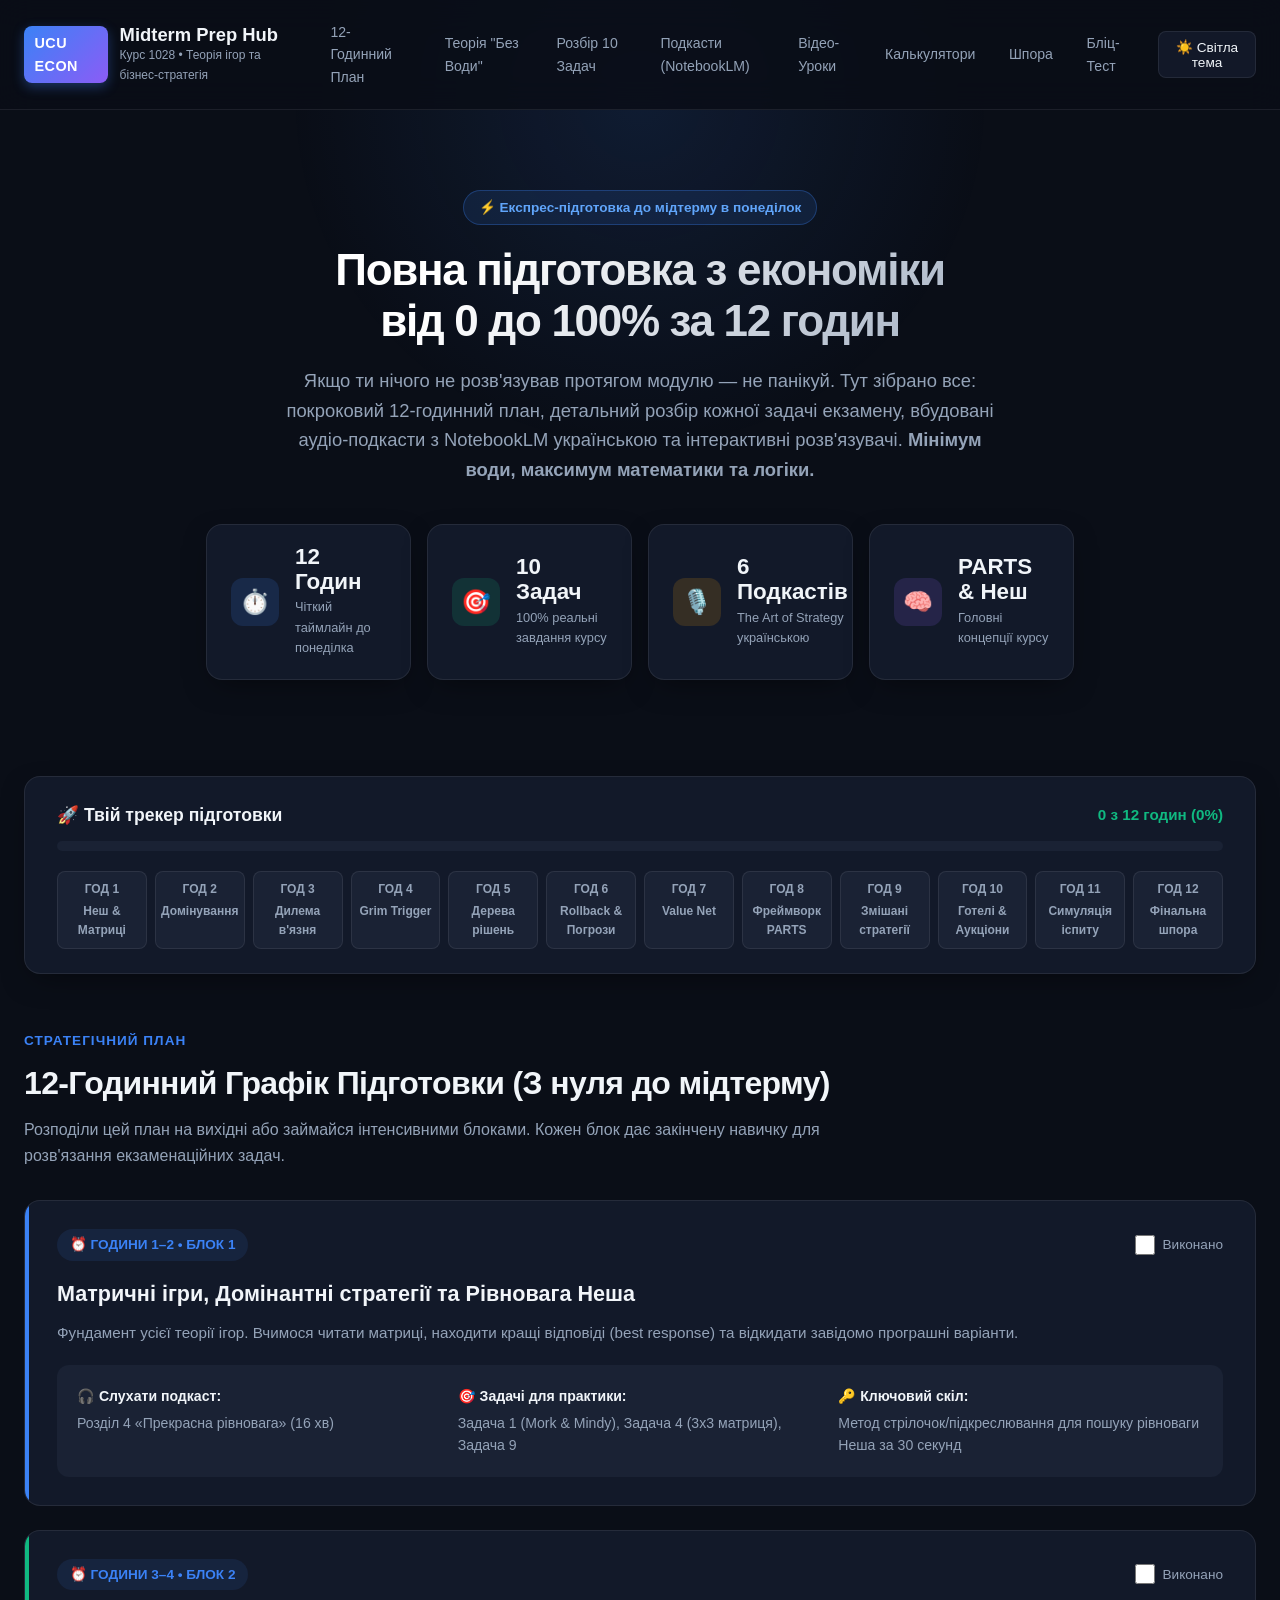
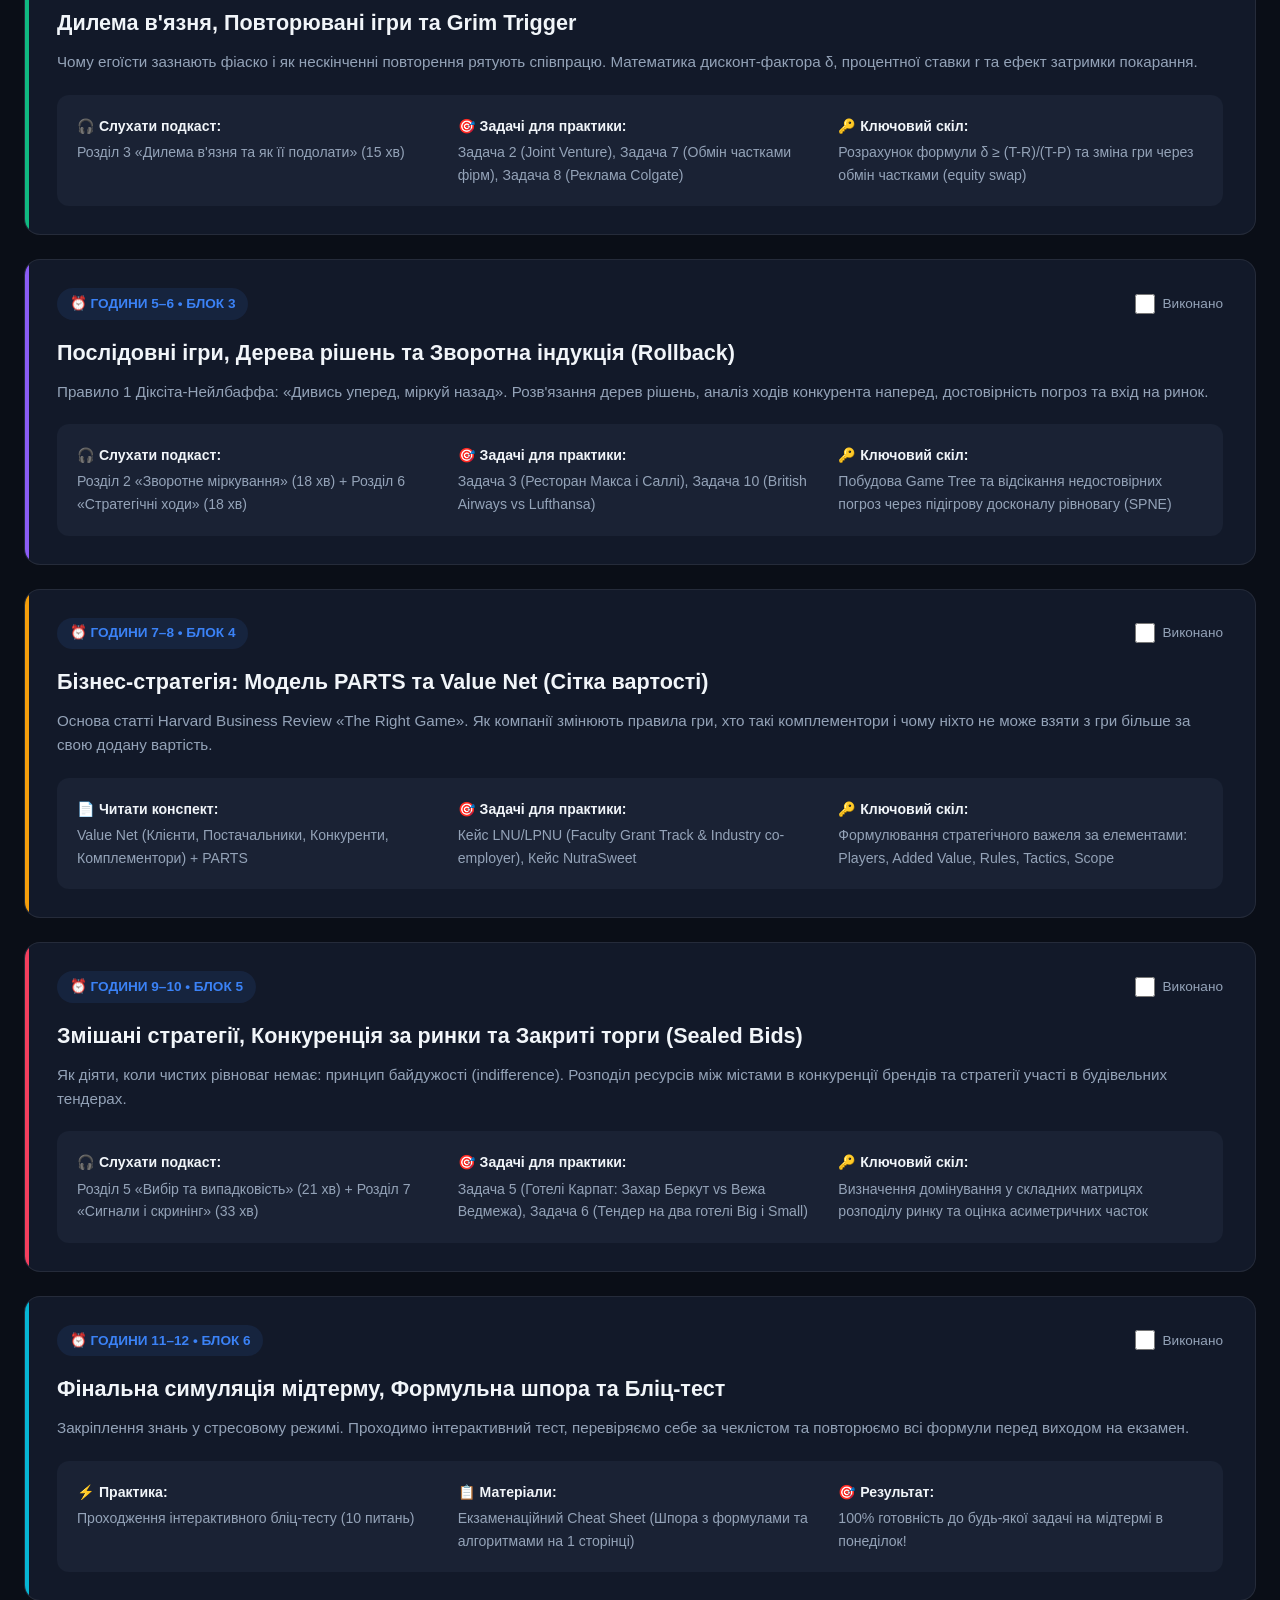
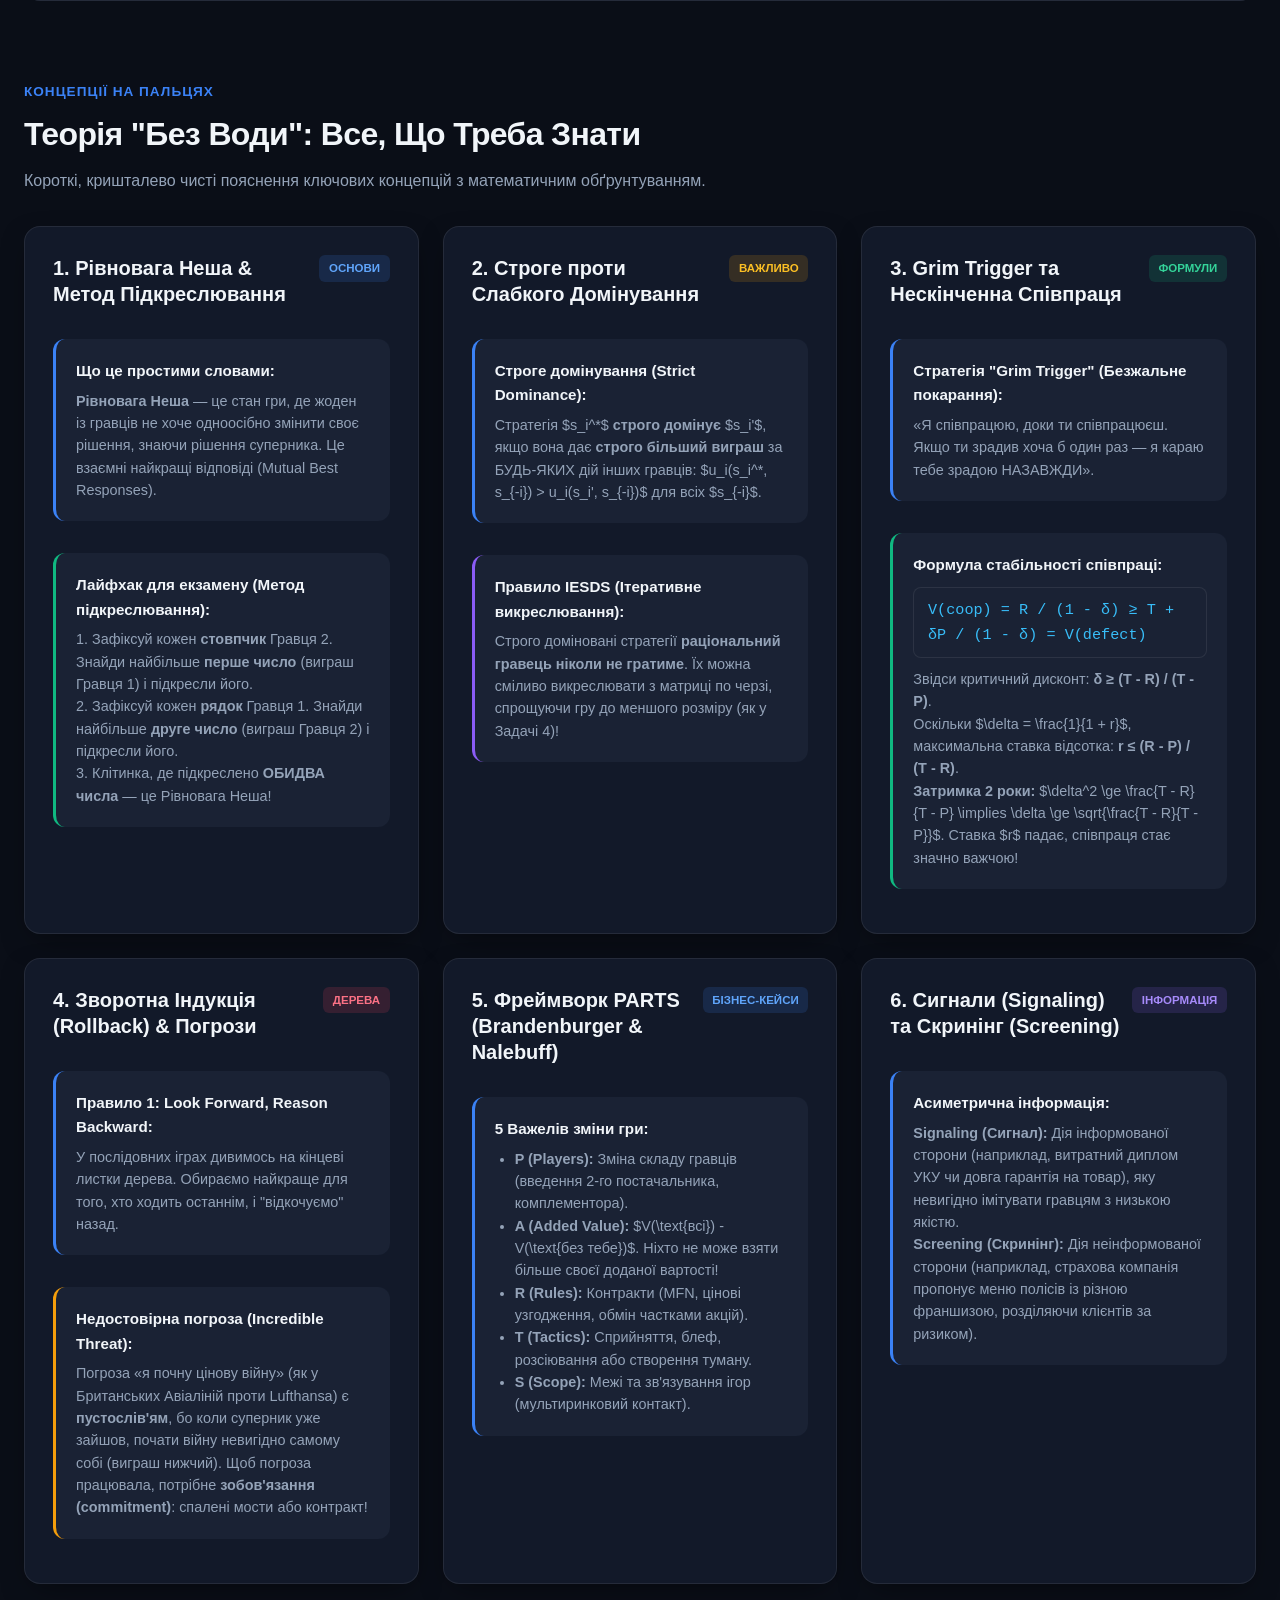
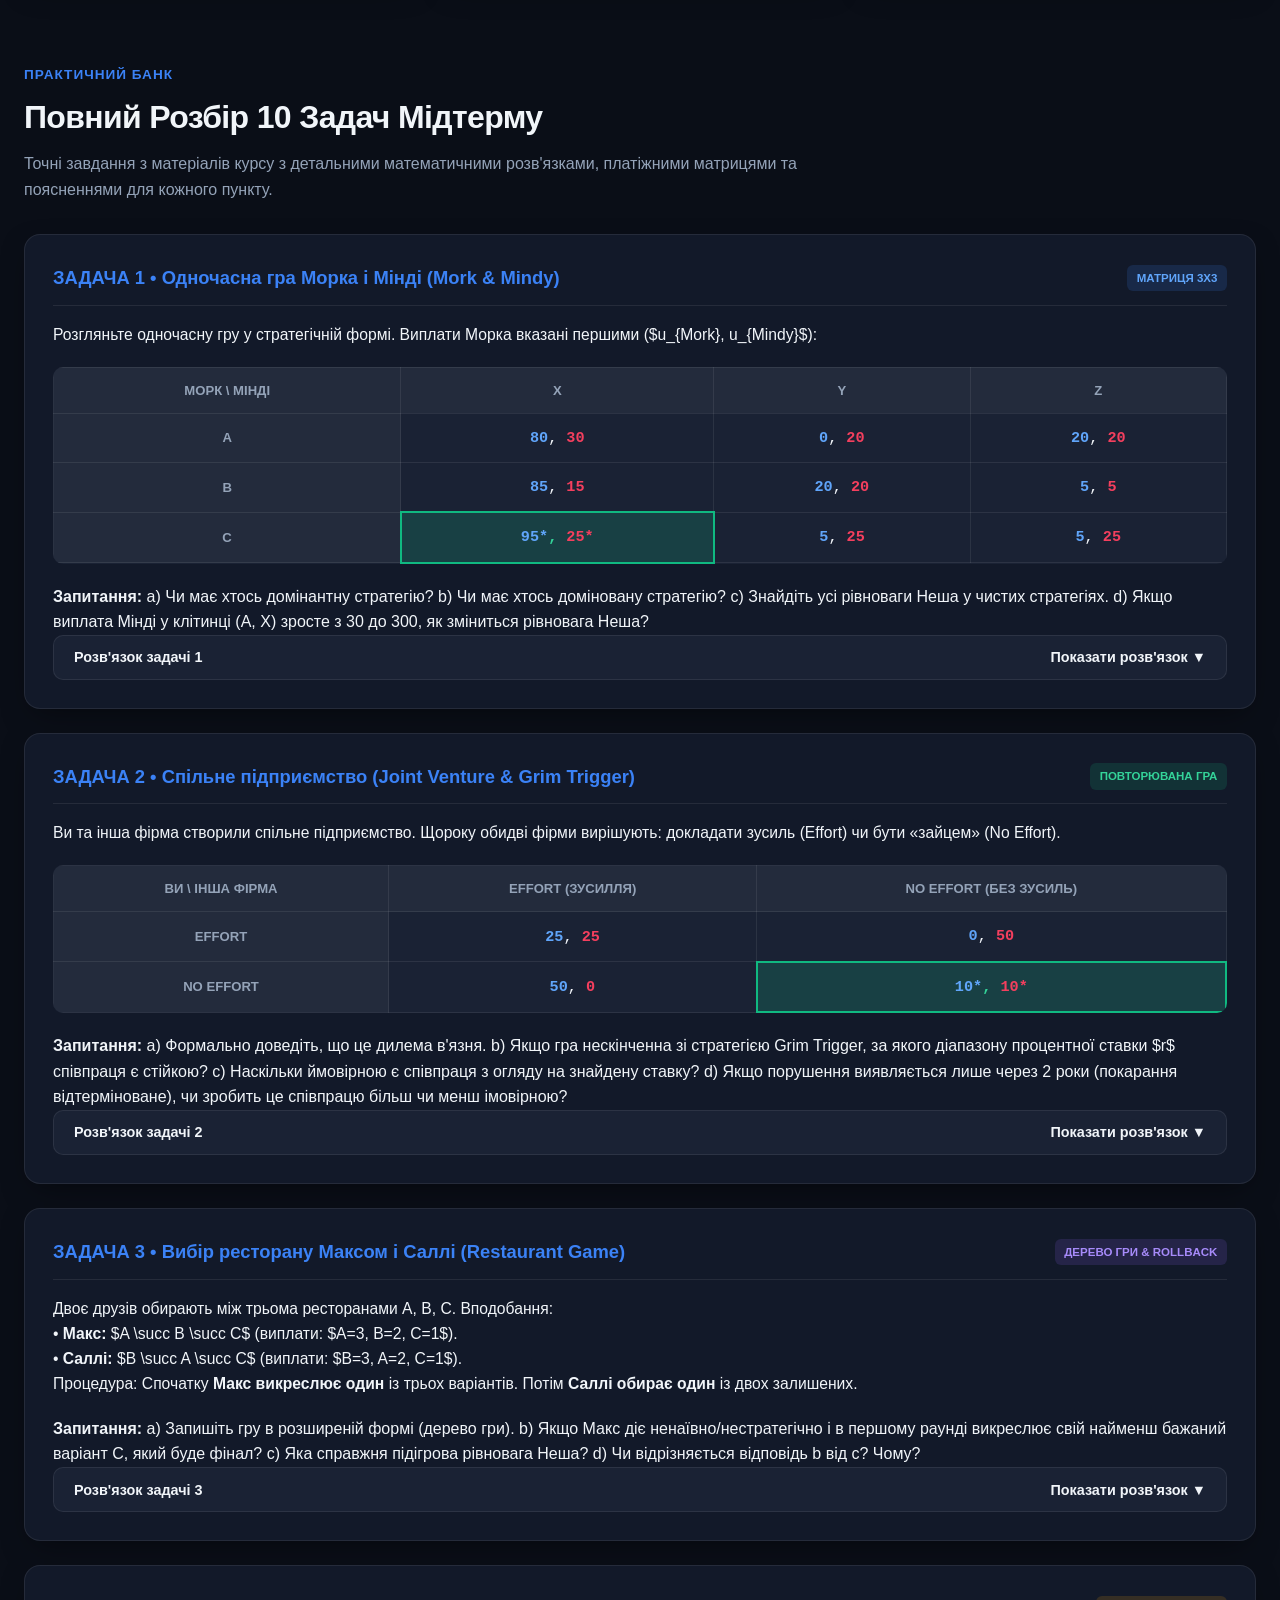
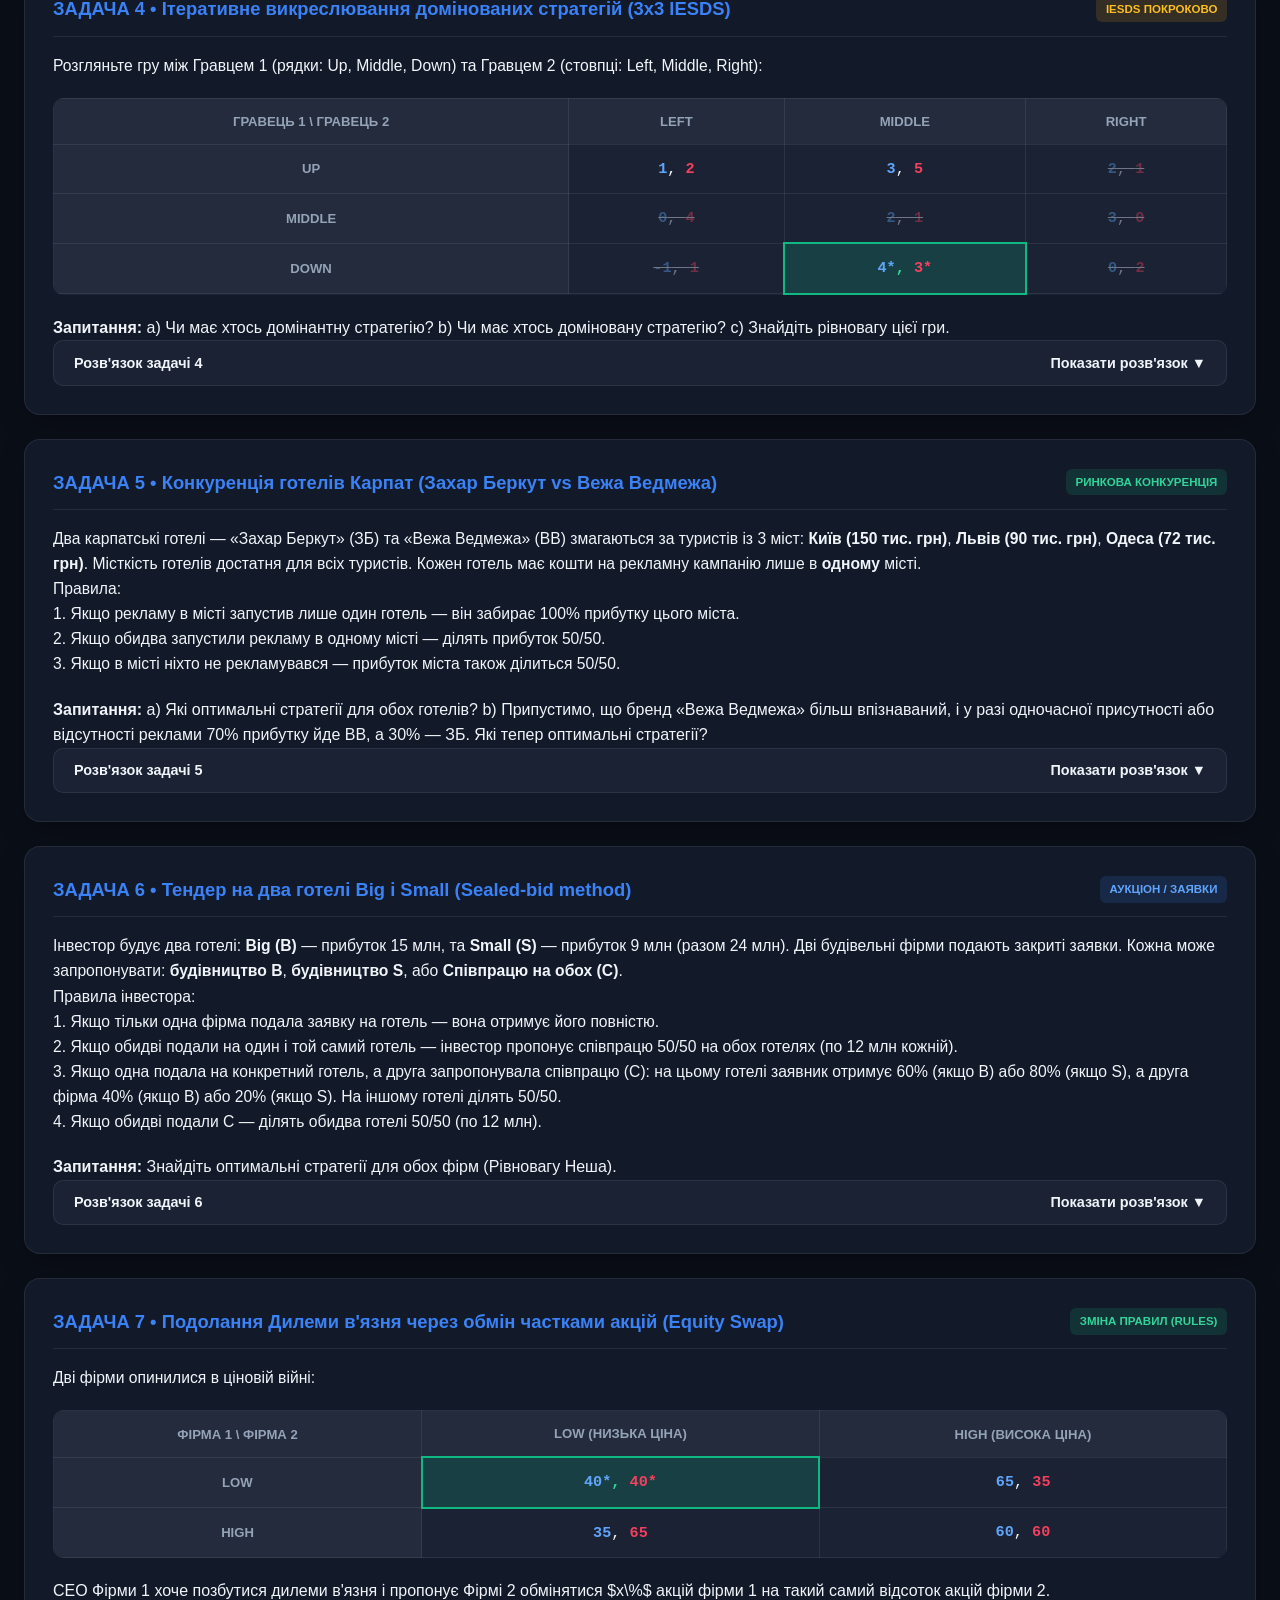
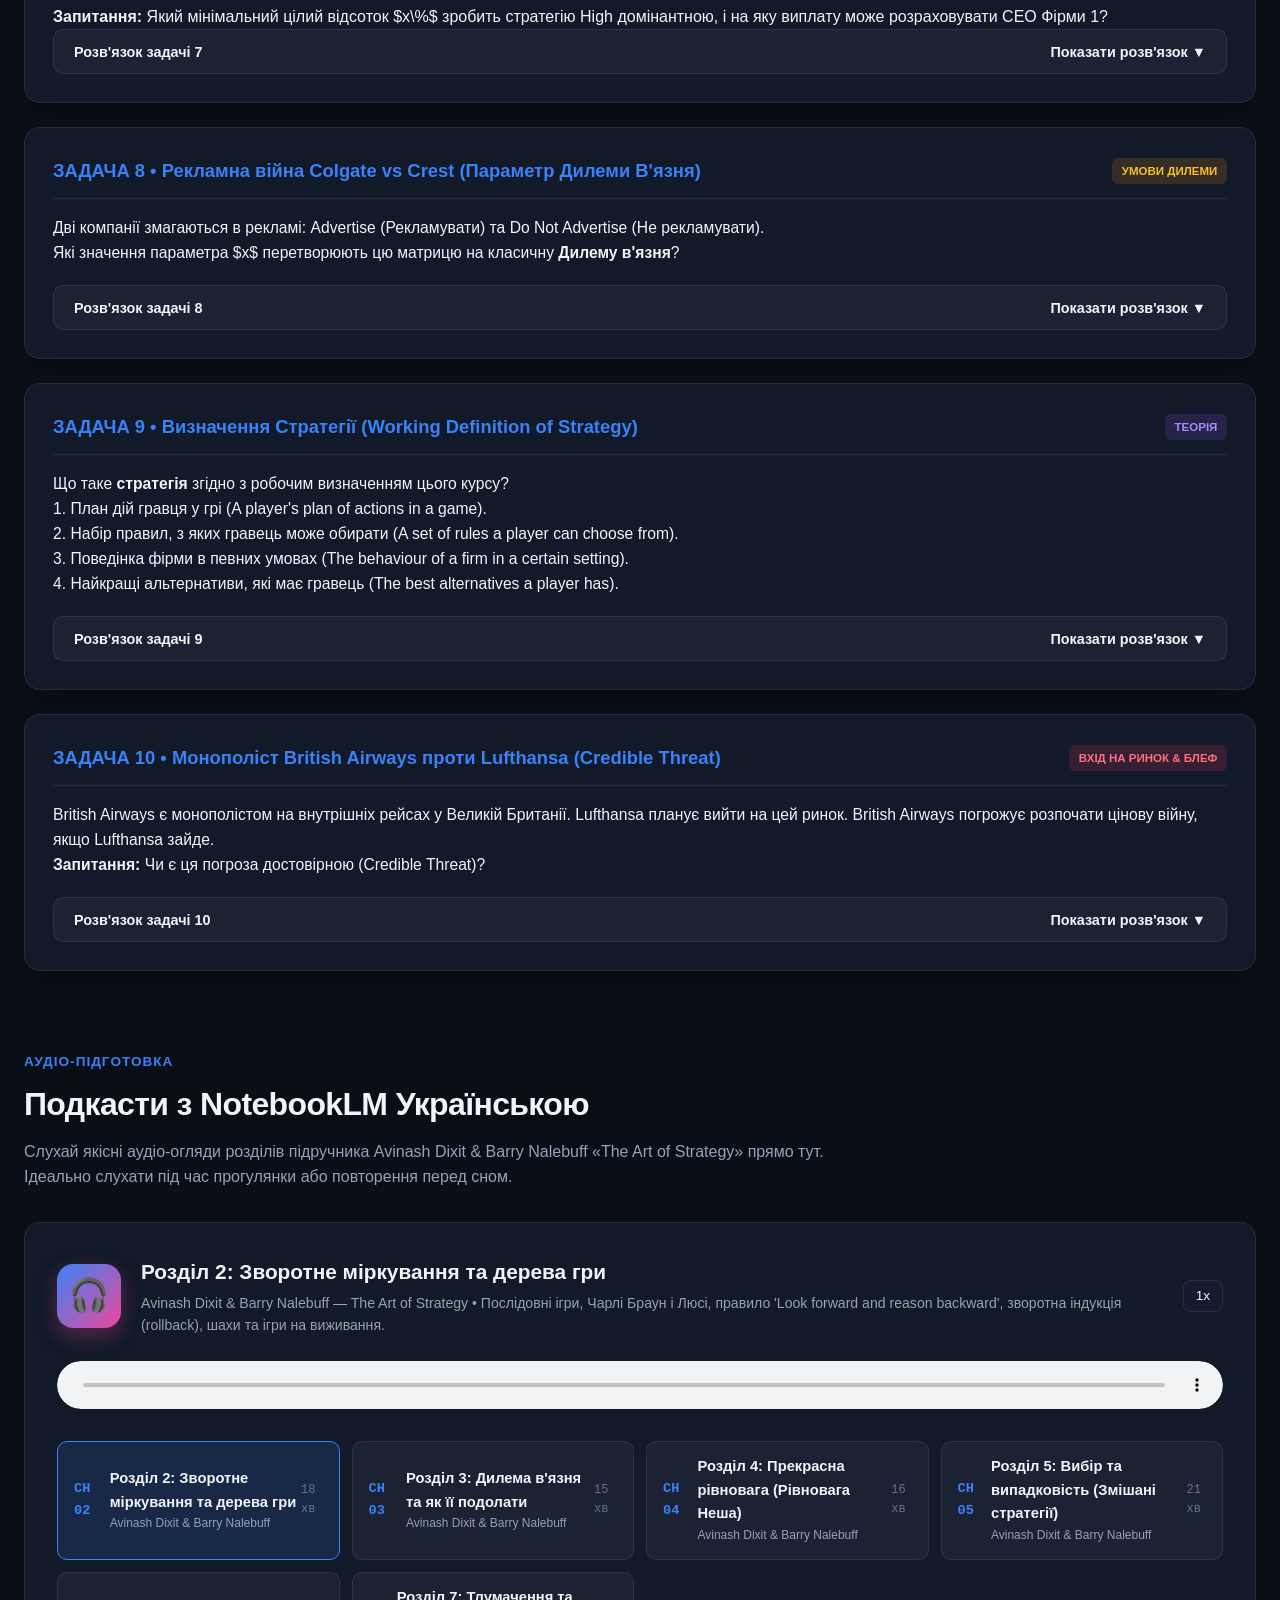
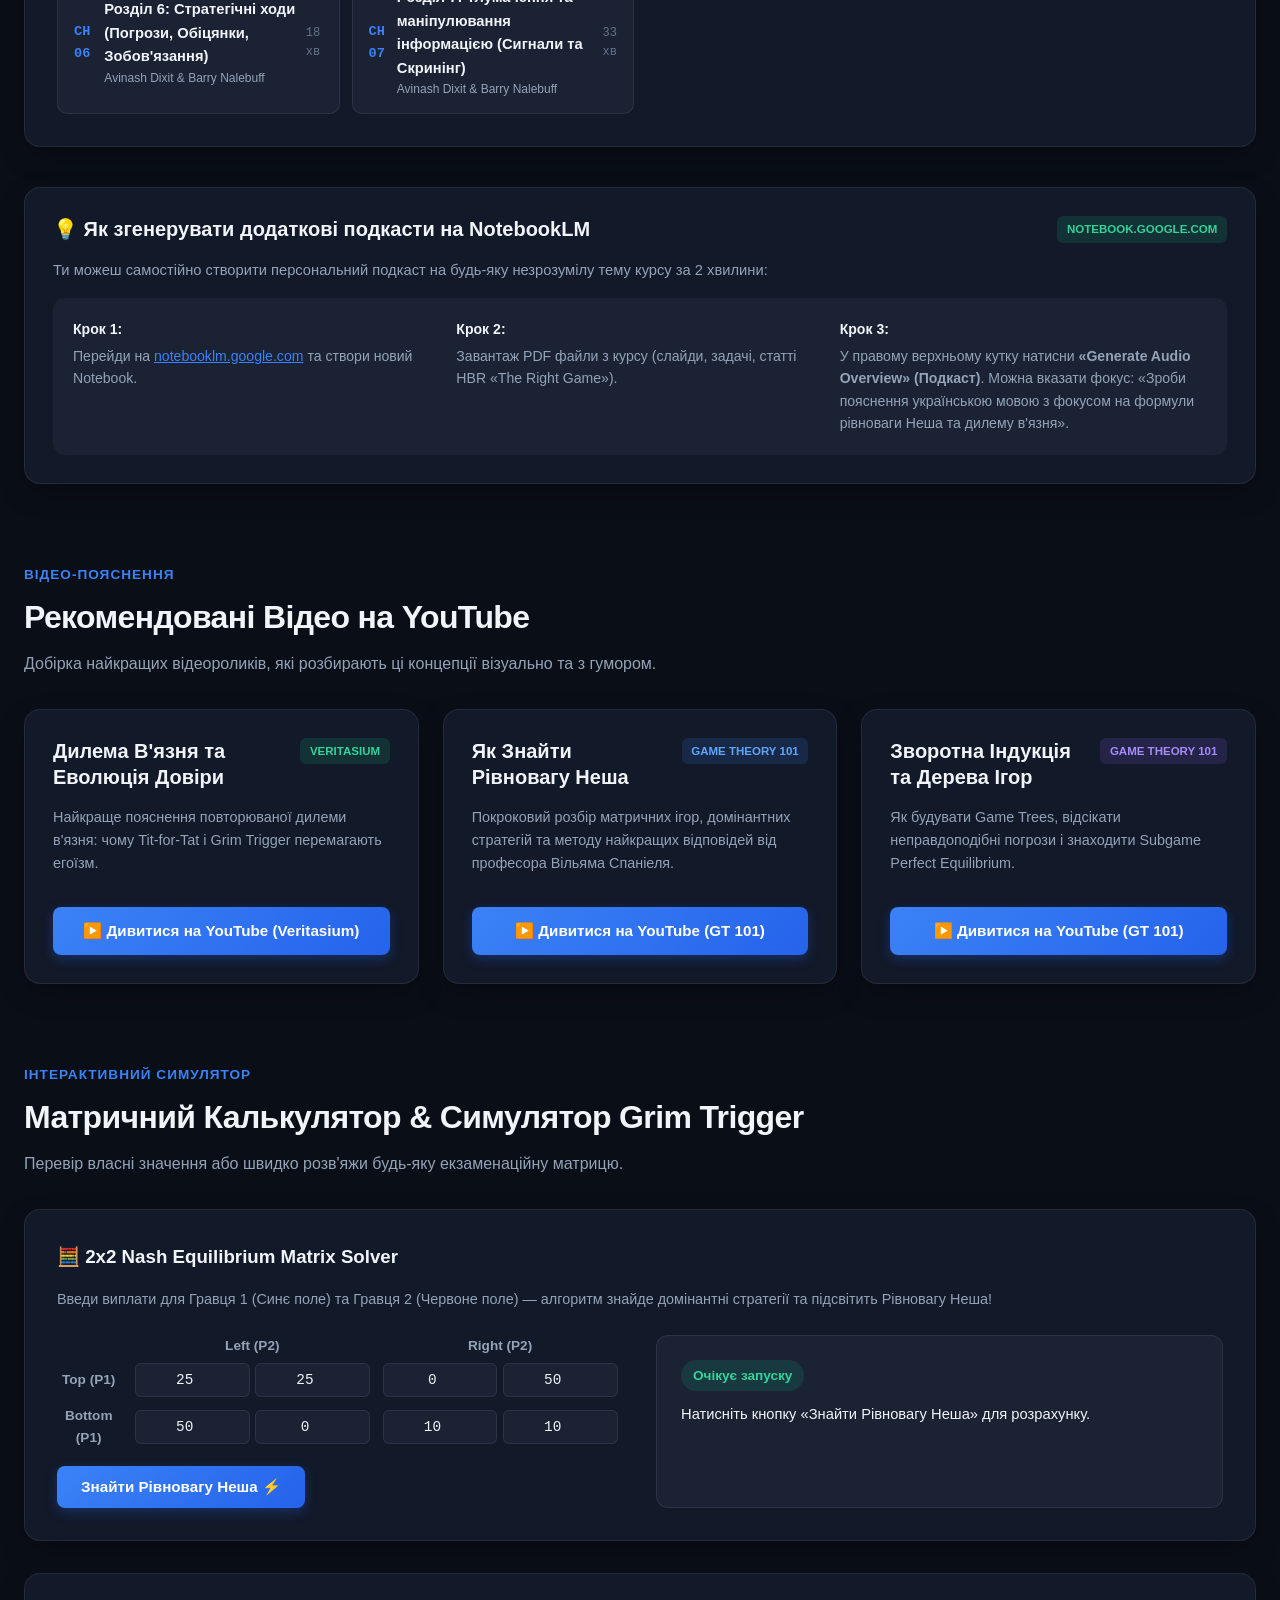
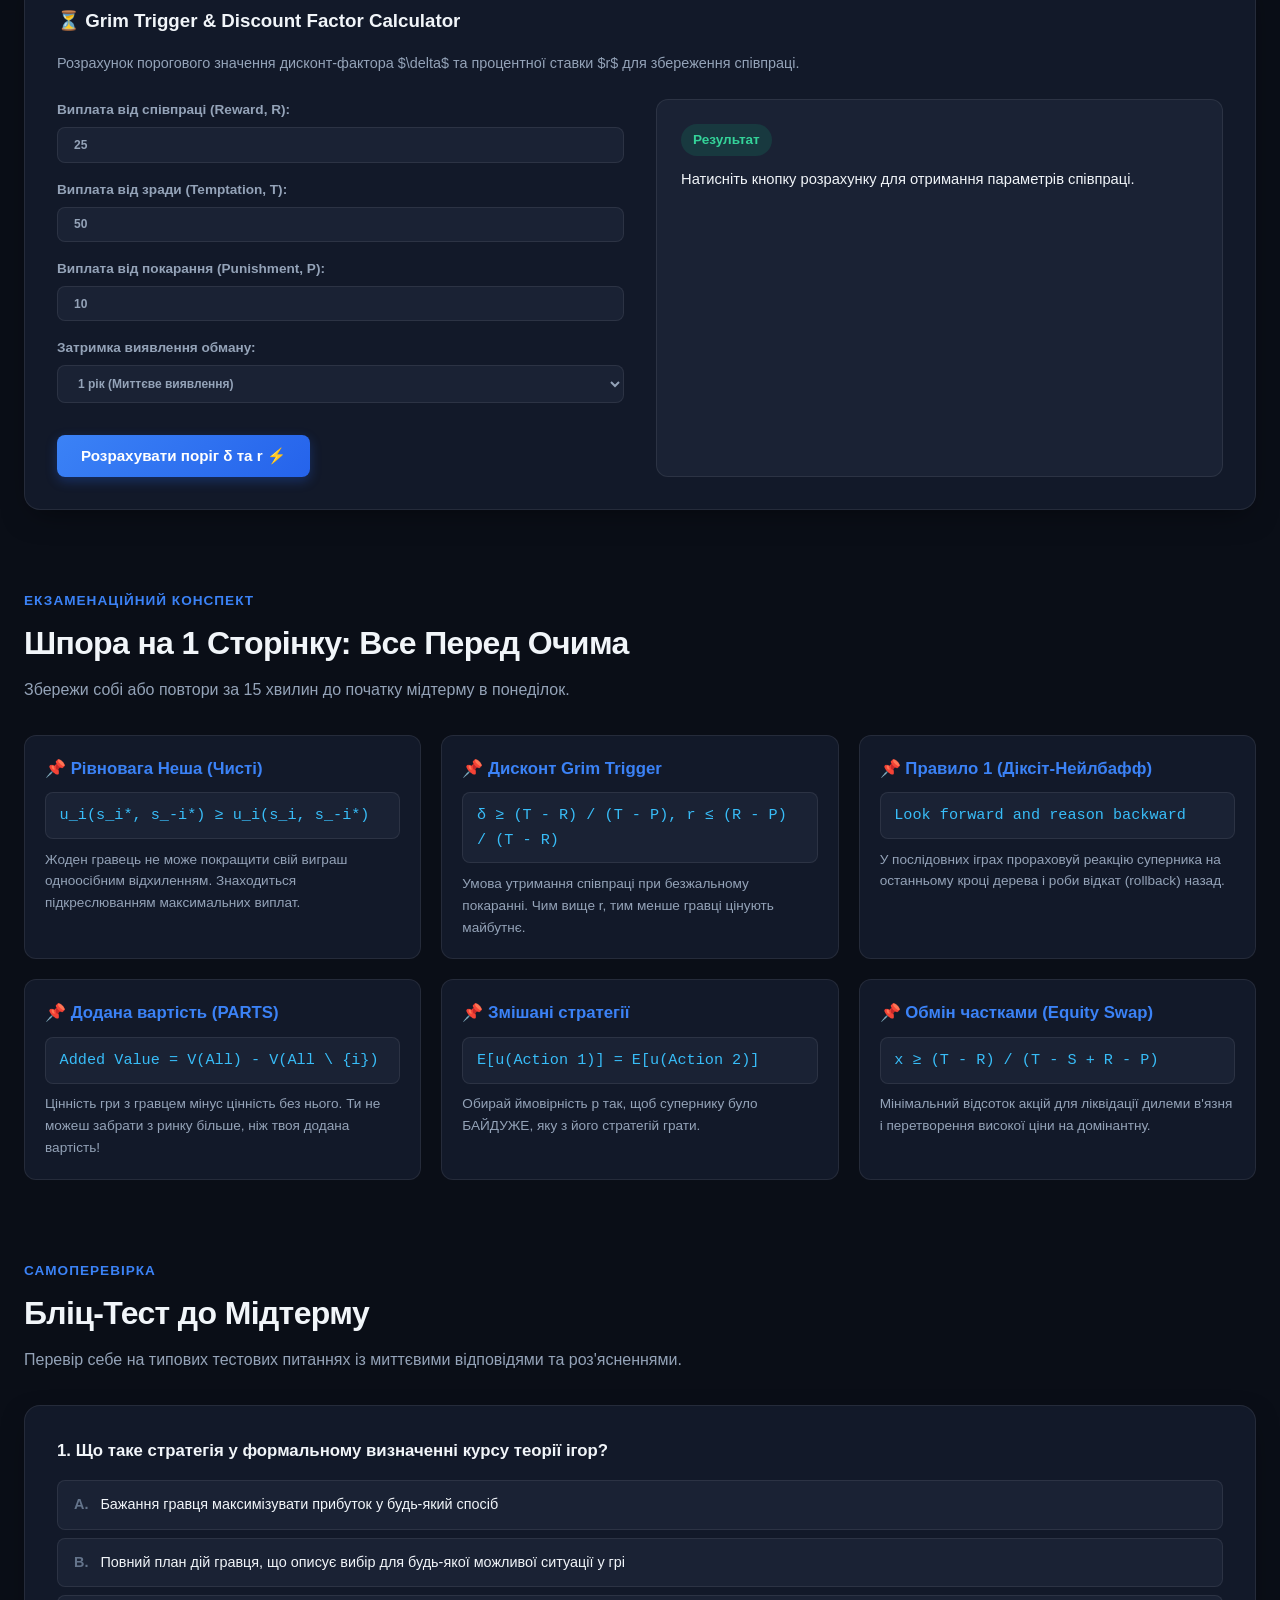
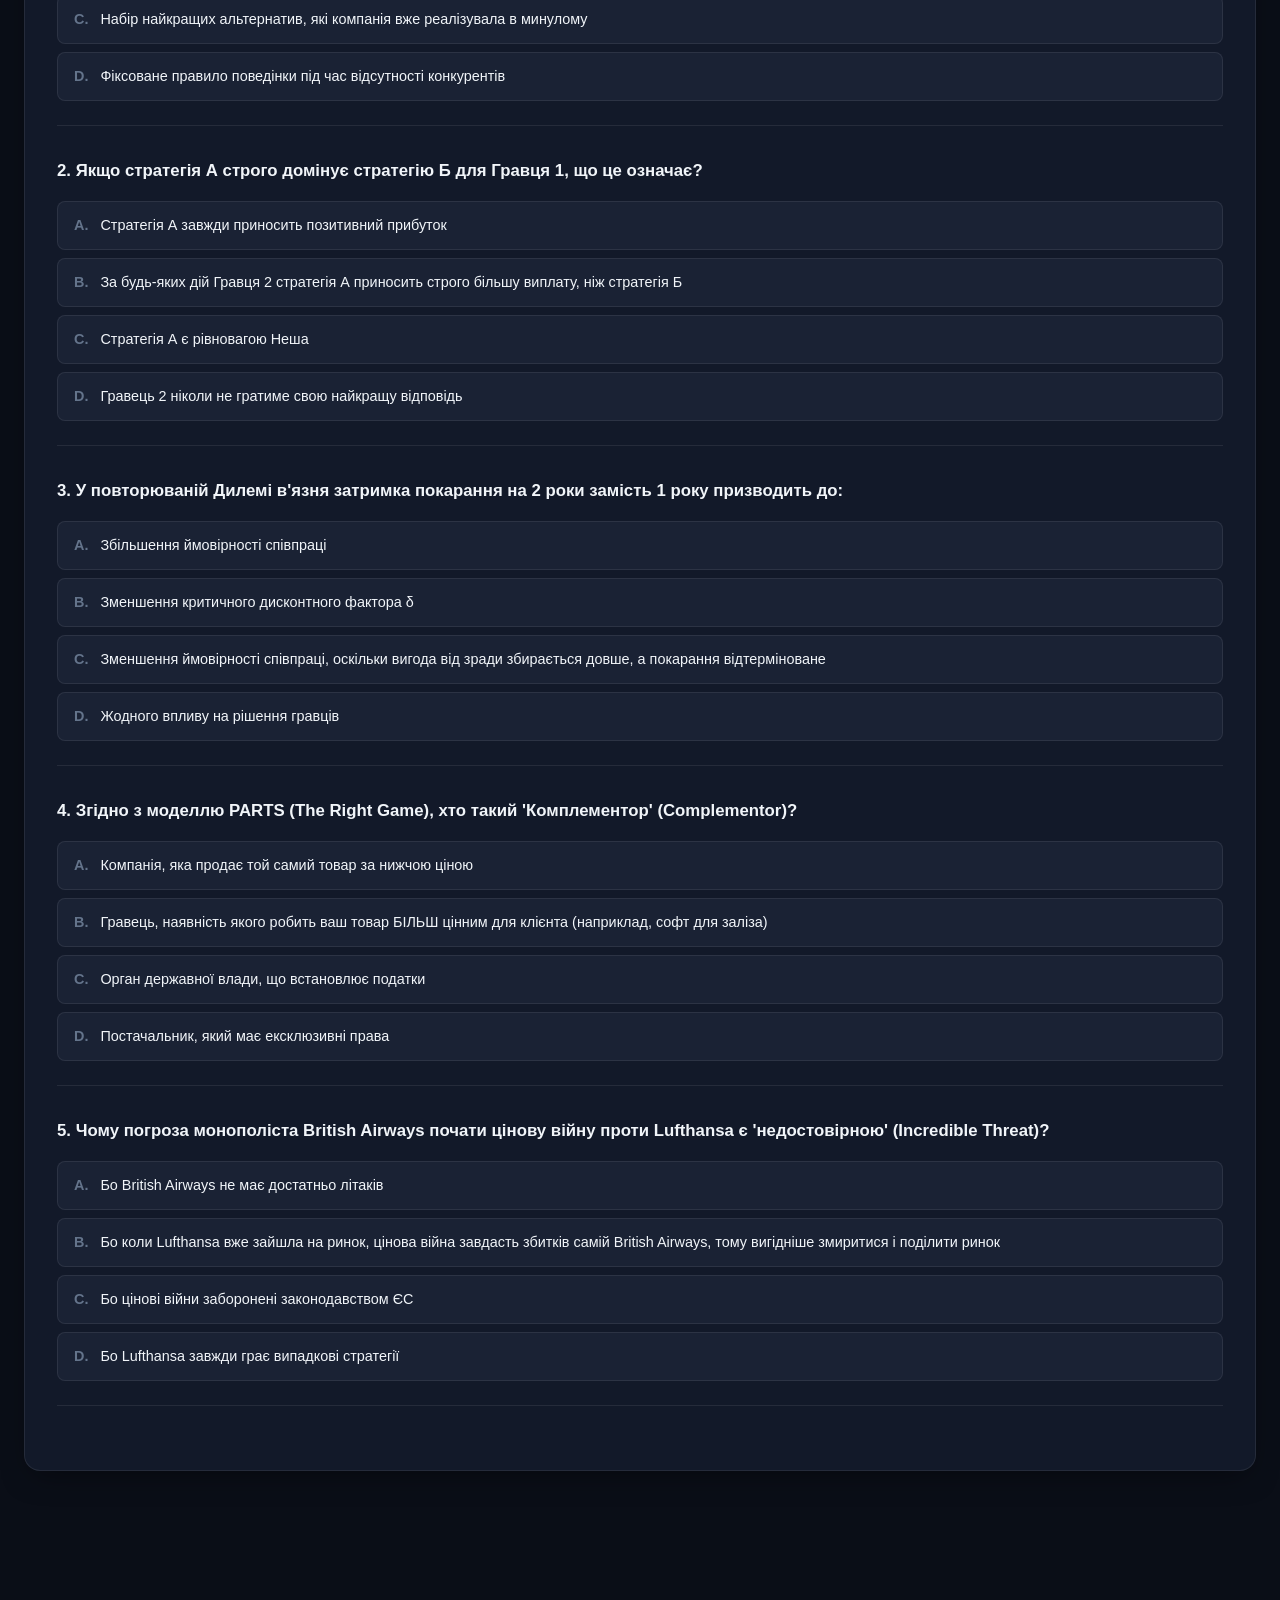
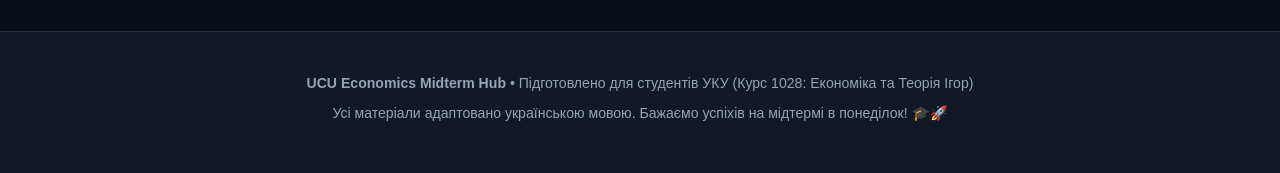
==== index.html @ 453767b5 "feat: complete UCU Economics Midterm Preparation Hub (12-hour roadmap, 10 solved problems, NotebookL" ====
<!DOCTYPE html>
<html lang="uk" data-theme="dark">
<head>
  <meta charset="UTF-8">
  <meta name="viewport" content="width=device-width, initial-scale=1.0">
  <title>UCU Economics Midterm Hub — Повна підготовка з нуля за 12 годин</title>
  <link rel="stylesheet" href="styles.css">
</head>
<body>
  <div class="ambient-glow"></div>

  <!-- Header -->
  <header>
    <div class="header-container">
      <a href="#" class="logo-group">
        <div class="logo-badge">UCU ECON</div>
        <div class="logo-text">
          <h1>Midterm Prep Hub</h1>
          <p>Курс 1028 • Теорія ігор та бізнес-стратегія</p>
        </div>
      </a>
      <nav class="main-nav">
        <a href="#roadmap">12-Годинний План</a>
        <a href="#theory">Теорія "Без Води"</a>
        <a href="#problems">Розбір 10 Задач</a>
        <a href="#podcasts">Подкасти (NotebookLM)</a>
        <a href="#videos">Відео-Уроки</a>
        <a href="#tools">Калькулятори</a>
        <a href="#cheatsheet">Шпора</a>
        <a href="#quiz">Бліц-Тест</a>
      </nav>
      <div class="header-actions">
        <button id="themeToggleBtn" class="theme-toggle-btn">☀️ Світла тема</button>
      </div>
    </div>
  </header>

  <!-- Main Content -->
  <main class="main-wrapper">
    <!-- Hero Section -->
    <section class="hero-section">
      <div class="badge-tag">
        <span>⚡ Експрес-підготовка до мідтерму в понеділок</span>
      </div>
      <h1 class="hero-title">Повна підготовка з економіки<br>від 0 до 100% за 12 годин</h1>
      <p class="hero-subtitle">
        Якщо ти нічого не розв'язував протягом модулю — не панікуй. Тут зібрано все: 
        покроковий 12-годинний план, детальний розбір кожної задачі екзамену, вбудовані аудіо-подкасти з NotebookLM українською та інтерактивні розв'язувачі. 
        <b>Мінімум води, максимум математики та логіки.</b>
      </p>

      <!-- Quick Stats -->
      <div class="stats-bar">
        <div class="stat-card">
          <div class="stat-icon blue">⏱️</div>
          <div class="stat-info">
            <h3>12 Годин</h3>
            <p>Чіткий таймлайн до понеділка</p>
          </div>
        </div>
        <div class="stat-card">
          <div class="stat-icon emerald">🎯</div>
          <div class="stat-info">
            <h3>10 Задач</h3>
            <p>100% реальні завдання курсу</p>
          </div>
        </div>
        <div class="stat-card">
          <div class="stat-icon amber">🎙️</div>
          <div class="stat-info">
            <h3>6 Подкастів</h3>
            <p>The Art of Strategy українською</p>
          </div>
        </div>
        <div class="stat-card">
          <div class="stat-icon purple">🧠</div>
          <div class="stat-info">
            <h3>PARTS & Неш</h3>
            <p>Головні концепції курсу</p>
          </div>
        </div>
      </div>
    </section>

    <!-- 12-Hour Study Tracker -->
    <section class="progress-panel">
      <div class="progress-header">
        <div class="progress-title">
          <span>🚀 Твій трекер підготовки</span>
        </div>
        <div id="progressCount" class="progress-counter">0 з 12 годин (0%)</div>
      </div>
      <div class="progress-track">
        <div id="progressFill" class="progress-fill"></div>
      </div>
      <div class="hour-pills">
        <div class="hour-pill" data-hour="1"><span>ГОД 1</span><span>Неш & Матриці</span></div>
        <div class="hour-pill" data-hour="2"><span>ГОД 2</span><span>Домінування</span></div>
        <div class="hour-pill" data-hour="3"><span>ГОД 3</span><span>Дилема в'язня</span></div>
        <div class="hour-pill" data-hour="4"><span>ГОД 4</span><span>Grim Trigger</span></div>
        <div class="hour-pill" data-hour="5"><span>ГОД 5</span><span>Дерева рішень</span></div>
        <div class="hour-pill" data-hour="6"><span>ГОД 6</span><span>Rollback & Погрози</span></div>
        <div class="hour-pill" data-hour="7"><span>ГОД 7</span><span>Value Net</span></div>
        <div class="hour-pill" data-hour="8"><span>ГОД 8</span><span>Фреймворк PARTS</span></div>
        <div class="hour-pill" data-hour="9"><span>ГОД 9</span><span>Змішані стратегії</span></div>
        <div class="hour-pill" data-hour="10"><span>ГОД 10</span><span>Готелі & Аукціони</span></div>
        <div class="hour-pill" data-hour="11"><span>ГОД 11</span><span>Симуляція іспиту</span></div>
        <div class="hour-pill" data-hour="12"><span>ГОД 12</span><span>Фінальна шпора</span></div>
      </div>
    </section>

    <!-- SECTION: 12-HOUR ROADMAP -->
    <section id="roadmap">
      <div class="section-head">
        <span class="section-head-badge">СТРАТЕГІЧНИЙ ПЛАН</span>
        <h2>12-Годинний Графік Підготовки (З нуля до мідтерму)</h2>
        <p>Розподіли цей план на вихідні або займайся інтенсивними блоками. Кожен блок дає закінчену навичку для розв'язання екзаменаційних задач.</p>
      </div>

      <div class="roadmap-timeline">
        <!-- Block 1 -->
        <div class="roadmap-block block-1">
          <div class="roadmap-block-header">
            <span class="block-time">⏰ ГОДИНИ 1–2 • БЛОК 1</span>
            <label class="block-checkbox-wrapper">
              <input type="checkbox" class="block-checkbox" data-block="1">
              <span>Виконано</span>
            </label>
          </div>
          <div class="roadmap-block-content">
            <h3>Матричні ігри, Домінантні стратегії та Рівновага Неша</h3>
            <p>Фундамент усієї теорії ігор. Вчимося читати матриці, находити кращі відповіді (best response) та відкидати завідомо програшні варіанти.</p>
            <div class="roadmap-meta-grid">
              <div class="roadmap-meta-item">
                <strong>🎧 Слухати подкаст:</strong>
                <span>Розділ 4 «Прекрасна рівновага» (16 хв)</span>
              </div>
              <div class="roadmap-meta-item">
                <strong>🎯 Задачі для практики:</strong>
                <span>Задача 1 (Mork & Mindy), Задача 4 (3x3 матриця), Задача 9</span>
              </div>
              <div class="roadmap-meta-item">
                <strong>🔑 Ключовий скіл:</strong>
                <span>Метод стрілочок/підкреслювання для пошуку рівноваги Неша за 30 секунд</span>
              </div>
            </div>
          </div>
        </div>

        <!-- Block 2 -->
        <div class="roadmap-block block-2">
          <div class="roadmap-block-header">
            <span class="block-time">⏰ ГОДИНИ 3–4 • БЛОК 2</span>
            <label class="block-checkbox-wrapper">
              <input type="checkbox" class="block-checkbox" data-block="2">
              <span>Виконано</span>
            </label>
          </div>
          <div class="roadmap-block-content">
            <h3>Дилема в'язня, Повторювані ігри та Grim Trigger</h3>
            <p>Чому егоїсти зазнають фіаско і як нескінченні повторення рятують співпрацю. Математика дисконт-фактора δ, процентної ставки r та ефект затримки покарання.</p>
            <div class="roadmap-meta-grid">
              <div class="roadmap-meta-item">
                <strong>🎧 Слухати подкаст:</strong>
                <span>Розділ 3 «Дилема в'язня та як її подолати» (15 хв)</span>
              </div>
              <div class="roadmap-meta-item">
                <strong>🎯 Задачі для практики:</strong>
                <span>Задача 2 (Joint Venture), Задача 7 (Обмін частками фірм), Задача 8 (Реклама Colgate)</span>
              </div>
              <div class="roadmap-meta-item">
                <strong>🔑 Ключовий скіл:</strong>
                <span>Розрахунок формули δ ≥ (T-R)/(T-P) та зміна гри через обмін частками (equity swap)</span>
              </div>
            </div>
          </div>
        </div>

        <!-- Block 3 -->
        <div class="roadmap-block block-3">
          <div class="roadmap-block-header">
            <span class="block-time">⏰ ГОДИНИ 5–6 • БЛОК 3</span>
            <label class="block-checkbox-wrapper">
              <input type="checkbox" class="block-checkbox" data-block="3">
              <span>Виконано</span>
            </label>
          </div>
          <div class="roadmap-block-content">
            <h3>Послідовні ігри, Дерева рішень та Зворотна індукція (Rollback)</h3>
            <p>Правило 1 Діксіта-Нейлбаффа: «Дивись уперед, міркуй назад». Розв'язання дерев рішень, аналіз ходів конкурента наперед, достовірність погроз та вхід на ринок.</p>
            <div class="roadmap-meta-grid">
              <div class="roadmap-meta-item">
                <strong>🎧 Слухати подкаст:</strong>
                <span>Розділ 2 «Зворотне міркування» (18 хв) + Розділ 6 «Стратегічні ходи» (18 хв)</span>
              </div>
              <div class="roadmap-meta-item">
                <strong>🎯 Задачі для практики:</strong>
                <span>Задача 3 (Ресторан Макса і Саллі), Задача 10 (British Airways vs Lufthansa)</span>
              </div>
              <div class="roadmap-meta-item">
                <strong>🔑 Ключовий скіл:</strong>
                <span>Побудова Game Tree та відсікання недостовірних погроз через підігрову досконалу рівновагу (SPNE)</span>
              </div>
            </div>
          </div>
        </div>

        <!-- Block 4 -->
        <div class="roadmap-block block-4">
          <div class="roadmap-block-header">
            <span class="block-time">⏰ ГОДИНИ 7–8 • БЛОК 4</span>
            <label class="block-checkbox-wrapper">
              <input type="checkbox" class="block-checkbox" data-block="4">
              <span>Виконано</span>
            </label>
          </div>
          <div class="roadmap-block-content">
            <h3>Бізнес-стратегія: Модель PARTS та Value Net (Сітка вартості)</h3>
            <p>Основа статті Harvard Business Review «The Right Game». Як компанії змінюють правила гри, хто такі комплементори і чому ніхто не може взяти з гри більше за свою додану вартість.</p>
            <div class="roadmap-meta-grid">
              <div class="roadmap-meta-item">
                <strong>📄 Читати конспект:</strong>
                <span>Value Net (Клієнти, Постачальники, Конкуренти, Комплементори) + PARTS</span>
              </div>
              <div class="roadmap-meta-item">
                <strong>🎯 Задачі для практики:</strong>
                <span>Кейс LNU/LPNU (Faculty Grant Track & Industry co-employer), Кейс NutraSweet</span>
              </div>
              <div class="roadmap-meta-item">
                <strong>🔑 Ключовий скіл:</strong>
                <span>Формулювання стратегічного важеля за елементами: Players, Added Value, Rules, Tactics, Scope</span>
              </div>
            </div>
          </div>
        </div>

        <!-- Block 5 -->
        <div class="roadmap-block block-5">
          <div class="roadmap-block-header">
            <span class="block-time">⏰ ГОДИНИ 9–10 • БЛОК 5</span>
            <label class="block-checkbox-wrapper">
              <input type="checkbox" class="block-checkbox" data-block="5">
              <span>Виконано</span>
            </label>
          </div>
          <div class="roadmap-block-content">
            <h3>Змішані стратегії, Конкуренція за ринки та Закриті торги (Sealed Bids)</h3>
            <p>Як діяти, коли чистих рівноваг немає: принцип байдужості (indifference). Розподіл ресурсів між містами в конкуренції брендів та стратегії участі в будівельних тендерах.</p>
            <div class="roadmap-meta-grid">
              <div class="roadmap-meta-item">
                <strong>🎧 Слухати подкаст:</strong>
                <span>Розділ 5 «Вибір та випадковість» (21 хв) + Розділ 7 «Сигнали і скринінг» (33 хв)</span>
              </div>
              <div class="roadmap-meta-item">
                <strong>🎯 Задачі для практики:</strong>
                <span>Задача 5 (Готелі Карпат: Захар Беркут vs Вежа Ведмежа), Задача 6 (Тендер на два готелі Big і Small)</span>
              </div>
              <div class="roadmap-meta-item">
                <strong>🔑 Ключовий скіл:</strong>
                <span>Визначення домінування у складних матрицях розподілу ринку та оцінка асиметричних часток</span>
              </div>
            </div>
          </div>
        </div>

        <!-- Block 6 -->
        <div class="roadmap-block block-6">
          <div class="roadmap-block-header">
            <span class="block-time">⏰ ГОДИНИ 11–12 • БЛОК 6</span>
            <label class="block-checkbox-wrapper">
              <input type="checkbox" class="block-checkbox" data-block="6">
              <span>Виконано</span>
            </label>
          </div>
          <div class="roadmap-block-content">
            <h3>Фінальна симуляція мідтерму, Формульна шпора та Бліц-тест</h3>
            <p>Закріплення знань у стресовому режимі. Проходимо інтерактивний тест, перевіряємо себе за чеклістом та повторюємо всі формули перед виходом на екзамен.</p>
            <div class="roadmap-meta-grid">
              <div class="roadmap-meta-item">
                <strong>⚡ Практика:</strong>
                <span>Проходження інтерактивного бліц-тесту (10 питань)</span>
              </div>
              <div class="roadmap-meta-item">
                <strong>📋 Матеріали:</strong>
                <span>Екзаменаційний Cheat Sheet (Шпора з формулами та алгоритмами на 1 сторінці)</span>
              </div>
              <div class="roadmap-meta-item">
                <strong>🎯 Результат:</strong>
                <span>100% готовність до будь-якої задачі на мідтермі в понеділок!</span>
              </div>
            </div>
          </div>
        </div>
      </div>
    </section>

    <!-- SECTION: THEORY DEEP-DIVE -->
    <section id="theory">
      <div class="section-head">
        <span class="section-head-badge">КОНЦЕПЦІЇ НА ПАЛЬЦЯХ</span>
        <h2>Теорія "Без Води": Все, Що Треба Знати</h2>
        <p>Короткі, кришталево чисті пояснення ключових концепцій з математичним обґрунтуванням.</p>
      </div>

      <div class="grid-2">
        <!-- Concept 1 -->
        <div class="card">
          <div class="card-header">
            <h3 class="card-title">1. Рівновага Неша & Метод Підкреслювання</h3>
            <span class="card-badge blue">Основи</span>
          </div>
          <div class="concept-explanation">
            <h4>Що це простими словами:</h4>
            <p><b>Рівновага Неша</b> — це стан гри, де жоден із гравців не хоче одноосібно змінити своє рішення, знаючи рішення суперника. Це взаємні найкращі відповіді (Mutual Best Responses).</p>
          </div>
          <div class="concept-explanation emerald">
            <h4>Лайфхак для екзамену (Метод підкреслювання):</h4>
            <p>1. Зафіксуй кожен <b>стовпчик</b> Гравця 2. Знайди найбільше <b>перше число</b> (виграш Гравця 1) і підкресли його.</p>
            <p>2. Зафіксуй кожен <b>рядок</b> Гравця 1. Знайди найбільше <b>друге число</b> (виграш Гравця 2) і підкресли його.</p>
            <p>3. Клітинка, де підкреслено <b>ОБИДВА числа</b> — це Рівновага Неша!</p>
          </div>
        </div>

        <!-- Concept 2 -->
        <div class="card">
          <div class="card-header">
            <h3 class="card-title">2. Строге проти Слабкого Домінування</h3>
            <span class="card-badge amber">Важливо</span>
          </div>
          <div class="concept-explanation">
            <h4>Строге домінування (Strict Dominance):</h4>
            <p>Стратегія $s_i^*$ <b>строго домінує</b> $s_i'$, якщо вона дає <b>строго більший виграш</b> за БУДЬ-ЯКИХ дій інших гравців: $u_i(s_i^*, s_{-i}) > u_i(s_i', s_{-i})$ для всіх $s_{-i}$.</p>
          </div>
          <div class="concept-explanation purple">
            <h4>Правило IESDS (Ітеративне викреслювання):</h4>
            <p>Строго доміновані стратегії <b>раціональний гравець ніколи не гратиме</b>. Їх можна сміливо викреслювати з матриці по черзі, спрощуючи гру до меншого розміру (як у Задачі 4)!</p>
          </div>
        </div>

        <!-- Concept 3 -->
        <div class="card">
          <div class="card-header">
            <h3 class="card-title">3. Grim Trigger та Нескінченна Співпраця</h3>
            <span class="card-badge emerald">Формули</span>
          </div>
          <div class="concept-explanation">
            <h4>Стратегія "Grim Trigger" (Безжальне покарання):</h4>
            <p>«Я співпрацюю, доки ти співпрацюєш. Якщо ти зрадив хоча б один раз — я караю тебе зрадою НАЗАВЖДИ».</p>
          </div>
          <div class="concept-explanation emerald">
            <h4>Формула стабільності співпраці:</h4>
            <div class="cheat-formula">V(coop) = R / (1 - δ) ≥ T + δP / (1 - δ) = V(defect)</div>
            <p>Звідси критичний дисконт: <b>δ ≥ (T - R) / (T - P)</b>.</p>
            <p>Оскільки $\delta = \frac{1}{1 + r}$, максимальна ставка відсотка: <b>r ≤ (R - P) / (T - R)</b>.</p>
            <p><b>Затримка 2 роки:</b> $\delta^2 \ge \frac{T - R}{T - P} \implies \delta \ge \sqrt{\frac{T - R}{T - P}}$. Ставка $r$ падає, співпраця стає значно важчою!</p>
          </div>
        </div>

        <!-- Concept 4 -->
        <div class="card">
          <div class="card-header">
            <h3 class="card-title">4. Зворотна Індукція (Rollback) & Погрози</h3>
            <span class="card-badge rose">Дерева</span>
          </div>
          <div class="concept-explanation">
            <h4>Правило 1: Look Forward, Reason Backward:</h4>
            <p>У послідовних іграх дивимось на кінцеві листки дерева. Обираємо найкраще для того, хто ходить останнім, і "відкочуємо" назад.</p>
          </div>
          <div class="concept-explanation amber">
            <h4>Недостовірна погроза (Incredible Threat):</h4>
            <p>Погроза «я почну цінову війну» (як у Британських Авіаліній проти Lufthansa) є <b>пустослів'ям</b>, бо коли суперник уже зайшов, почати війну невигідно самому собі (виграш нижчий). Щоб погроза працювала, потрібне <b>зобов'язання (commitment)</b>: спалені мости або контракт!</p>
          </div>
        </div>

        <!-- Concept 5 -->
        <div class="card">
          <div class="card-header">
            <h3 class="card-title">5. Фреймворк PARTS (Brandenburger & Nalebuff)</h3>
            <span class="card-badge blue">Бізнес-Кейси</span>
          </div>
          <div class="concept-explanation">
            <h4>5 Важелів зміни гри:</h4>
            <ul>
              <li><b>P (Players):</b> Зміна складу гравців (введення 2-го постачальника, комплементора).</li>
              <li><b>A (Added Value):</b> $V(\text{всі}) - V(\text{без тебе})$. Ніхто не може взяти більше своєї доданої вартості!</li>
              <li><b>R (Rules):</b> Контракти (MFN, цінові узгодження, обмін частками акцій).</li>
              <li><b>T (Tactics):</b> Сприйняття, блеф, розсіювання або створення туману.</li>
              <li><b>S (Scope):</b> Межі та зв'язування ігор (мультиринковий контакт).</li>
            </ul>
          </div>
        </div>

        <!-- Concept 6 -->
        <div class="card">
          <div class="card-header">
            <h3 class="card-title">6. Сигнали (Signaling) та Скринінг (Screening)</h3>
            <span class="card-badge purple">Інформація</span>
          </div>
          <div class="concept-explanation">
            <h4>Асиметрична інформація:</h4>
            <p><b>Signaling (Сигнал):</b> Дія інформованої сторони (наприклад, витратний диплом УКУ чи довга гарантія на товар), яку невигідно імітувати гравцям з низькою якістю.</p>
            <p><b>Screening (Скринінг):</b> Дія неінформованої сторони (наприклад, страхова компанія пропонує меню полісів із різною франшизою, розділяючи клієнтів за ризиком).</p>
          </div>
        </div>
      </div>
    </section>

    <!-- SECTION: 10 SOLVED MIDTERM PROBLEMS -->
    <section id="problems">
      <div class="section-head">
        <span class="section-head-badge">ПРАКТИЧНИЙ БАНК</span>
        <h2>Повний Розбір 10 Задач Мідтерму</h2>
        <p>Точні завдання з матеріалів курсу з детальними математичними розв'язками, платіжними матрицями та поясненнями для кожного пункту.</p>
      </div>

      <!-- Problem 1 -->
      <div class="problem-card" data-category="nash">
        <div class="problem-header">
          <span class="problem-num">ЗАДАЧА 1 • Одночасна гра Морка і Мінді (Mork & Mindy)</span>
          <span class="card-badge blue">Матриця 3x3</span>
        </div>
        <p class="problem-desc">
          Розгляньте одночасну гру у стратегічній формі. Виплати Морка вказані першими ($u_{Mork}, u_{Mindy}$):
        </p>
        <div class="matrix-wrapper">
          <table class="payoff-matrix">
            <thead>
              <tr>
                <th>Морк \ Мінді</th>
                <th>X</th>
                <th>Y</th>
                <th>Z</th>
              </tr>
            </thead>
            <tbody>
              <tr>
                <th>A</th>
                <td><span class="payoff-val"><span class="p1">80</span>, <span class="p2">30</span></span></td>
                <td><span class="payoff-val"><span class="p1">0</span>, <span class="p2">20</span></span></td>
                <td><span class="payoff-val"><span class="p1">20</span>, <span class="p2">20</span></span></td>
              </tr>
              <tr>
                <th>B</th>
                <td><span class="payoff-val"><span class="p1">85</span>, <span class="p2">15</span></span></td>
                <td><span class="payoff-val"><span class="p1">20</span>, <span class="p2">20</span></span></td>
                <td><span class="payoff-val"><span class="p1">5</span>, <span class="p2">5</span></span></td>
              </tr>
              <tr>
                <th>C</th>
                <td class="nash"><span class="payoff-val"><span class="p1">95*</span>, <span class="p2">25*</span></span></td>
                <td><span class="payoff-val"><span class="p1">5</span>, <span class="p2">25</span></span></td>
                <td><span class="payoff-val"><span class="p1">5</span>, <span class="p2">25</span></span></td>
              </tr>
            </tbody>
          </table>
        </div>
        <p><b>Запитання:</b> a) Чи має хтось домінантну стратегію? b) Чи має хтось доміновану стратегію? c) Знайдіть усі рівноваги Неша у чистих стратегіях. d) Якщо виплата Мінді у клітинці (A, X) зросте з 30 до 300, як зміниться рівновага Неша?</p>

        <button class="solution-toggle">
          <span>Розв'язок задачі 1</span>
          <span class="toggle-icon">Показати розв'язок ▼</span>
        </button>
        <div class="solution-content">
          <div class="step-box">
            <h5>a. Домінантні стратегії (Dominant strategy)</h5>
            <p><b>Для Морка (Рядки):</b><br>
              Якщо Мінді грає X: C дає 95 (найкраще: $95 > 85 > 80$).<br>
              Якщо Мінді грає Y: B дає 20 (найкраще: $20 > 5 > 0$).<br>
              Якщо Мінді грає Z: A дає 20 (найкраще: $20 > 5 = 5$).<br>
              Оскільки за різних дій Мінді найкращими є різні дії Морка (C, B або A), <b>Морк НЕ має домінантної стратегії</b>.<br>
              <b>Для Мінді (Стовпці):</b><br>
              Якщо Морк грає A: X дає 30 (краще за Y: 20 і Z: 20).<br>
              Якщо Морк грає B: Y дає 20 (краще за X: 15 і Z: 5).<br>
              Отже, <b>Мінді також НЕ має домінантної стратегії</b>.
            </p>
          </div>
          <div class="step-box">
            <h5>b. Доміновані стратегії (Dominated strategy)</h5>
            <p>Перевіряємо, чи є стратегія, яка завжди гірша за іншу:<br>
              Для Мінді порівняємо <b>Z проти Y</b>: проти A (20=20), проти B ($5 < 20$), проти C ($25=25$). Z слабко домінується Y, але строго домінованих стратегій у чистих стратегіях немає.<br>
              <b>Відповідь:</b> Жоден гравець не має строго домінованої стратегії.
            </p>
          </div>
          <div class="step-box">
            <h5>c. Рівновага Неша в чистих стратегіях (Pure Strategy Nash Equilibrium)</h5>
            <p>Застосовуємо метод підкреслювання найкращих відповідей:<br>
              - Для стовпця X: найкраща дія Морка — <b>C</b> (95).<br>
              - Для стовпця Y: найкраща дія Морка — <b>B</b> (20).<br>
              - Для стовпця Z: найкраща дія Морка — <b>A</b> (20).<br>
              Тепер для Морка:<br>
              - Для рядка C: виплати Мінді (25, 25, 25). Найкраща відповідь — <b>X, Y, Z</b> (усі дають 25).<br>
              Перетин найкращих відповідей відбувається у клітинці <b>(C, X)</b>, оскільки:<br>
              - Морк грає C (найкраща відповідь на X: $95 > 85, 80$).<br>
              - Мінді грає X (одна з найкращих відповідей на C: $25 \ge 25$).<br>
              <b>Відповідь:</b> Єдина рівновага Неша у чистих стратегіях — <b>(C, X)</b> з виплатами <b>(95, 25)</b>.
            </p>
          </div>
          <div class="step-box">
            <h5>d. Зміна виплати Мінді в (A, X) з 30 на 300</h5>
            <p><b>Відповідь: Рівновага Неша НЕ ЗМІНИТЬСЯ (залишиться (C, X))!</b><br>
              <b>Чому? Пояснення:</b><br>
              Навіть якщо Мінді отримуватиме 300 у клітинці (A, X), для того, щоб ця клітинка стала рівновагою Неша, дія <b>A</b> має бути найкращою відповіддю Морка на вибір Мінді <b>X</b>.<br>
              Але коли Мінді обирає X, Морк обирає між A (80), B (85) і C (95). Морк завжди обере <b>C (95)</b>! Морку байдуже, скільки отримає Мінді в клітинці A, він максимізує ВЛАСНИЙ виграш.<br>
              Тому стан (A, X) не є стабільним: Морк відхилиться до C. Рівновагою залишається <b>(C, X)</b>!
            </p>
          </div>
        </div>
      </div>

      <!-- Problem 2 -->
      <div class="problem-card" data-category="dilemma">
        <div class="problem-header">
          <span class="problem-num">ЗАДАЧА 2 • Спільне підприємство (Joint Venture & Grim Trigger)</span>
          <span class="card-badge emerald">Повторювана гра</span>
        </div>
        <p class="problem-desc">
          Ви та інша фірма створили спільне підприємство. Щороку обидві фірми вирішують: докладати зусиль (Effort) чи бути «зайцем» (No Effort).
        </p>
        <div class="matrix-wrapper">
          <table class="payoff-matrix">
            <thead>
              <tr>
                <th>Ви \ Інша фірма</th>
                <th>Effort (Зусилля)</th>
                <th>No Effort (Без зусиль)</th>
              </tr>
            </thead>
            <tbody>
              <tr>
                <th>Effort</th>
                <td><span class="payoff-val"><span class="p1">25</span>, <span class="p2">25</span></span></td>
                <td><span class="payoff-val"><span class="p1">0</span>, <span class="p2">50</span></span></td>
              </tr>
              <tr>
                <th>No Effort</th>
                <td><span class="payoff-val"><span class="p1">50</span>, <span class="p2">0</span></span></td>
                <td class="nash"><span class="payoff-val"><span class="p1">10*</span>, <span class="p2">10*</span></span></td>
              </tr>
            </tbody>
          </table>
        </div>
        <p><b>Запитання:</b> a) Формально доведіть, що це дилема в'язня. b) Якщо гра нескінченна зі стратегією Grim Trigger, за якого діапазону процентної ставки $r$ співпраця є стійкою? c) Наскільки ймовірною є співпраця з огляду на знайдену ставку? d) Якщо порушення виявляється лише через 2 роки (покарання відтерміноване), чи зробить це співпрацю більш чи менш імовірною?</p>

        <button class="solution-toggle">
          <span>Розв'язок задачі 2</span>
          <span class="toggle-icon">Показати розв'язок ▼</span>
        </button>
        <div class="solution-content">
          <div class="step-box">
            <h5>a. Формальне підтвердження Дилеми в'язня</h5>
            <p>Позначаємо виплати:<br>
              - $T = 50$ (Temptation — вигода зради: No Effort проти Effort)<br>
              - $R = 25$ (Reward — спільна співпраця: Effort, Effort)<br>
              - $P = 10$ (Punishment — взаємна зрада: No Effort, No Effort)<br>
              - $S = 0$ (Sucker's payoff — коли тебе обманули: Effort проти No Effort)<br>
              <b>Критерій 1:</b> $T > R > P > S \implies 50 > 25 > 10 > 0$ (виконується строго!).<br>
              <b>Критерій 2:</b> Стратегія <b>No Effort є строго домінантною</b> для обох гравців ($50 > 25$ та $10 > 0$).<br>
              <b>Критерій 3:</b> Рівновага Неша в чистих стратегіях — (No Effort, No Effort) з виплатами (10, 10), яка є <b>Парето-неефективною</b> (обидва отримали б по 25 у випадку співпраці).<br>
              Це класична формальна Дилема в'язня.
            </p>
          </div>
          <div class="step-box">
            <h5>b. Діапазон процентної ставки r для стійкості співпраці</h5>
            <p>Нехай $\delta = \frac{1}{1 + r}$ — річний дисконтний фактор.<br>
              - Виплата від вічної співпраці: $V_{\text{coop}} = \frac{25}{1 - \delta}$.<br>
              - Виплата від одноразової зради: у рік 1 отримуємо 50, а з року 2 і назавжди вмикається Grim Trigger і ми отримуємо по 10: $V_{\text{defect}} = 50 + \frac{10\delta}{1 - \delta}$.<br>
              Умова збереження співпраці ($V_{\text{coop}} \ge V_{\text{defect}}$):<br>
              $$\frac{25}{1 - \delta} \ge 50 + \frac{10\delta}{1 - \delta}$$
              $$25 \ge 50(1 - \delta) + 10\delta = 50 - 40\delta$$
              $$40\delta \ge 25 \implies \delta \ge \frac{25}{40} = 0.625$$
              Підставляємо $\delta = \frac{1}{1 + r}$:<br>
              $$\frac{1}{1 + r} \ge 0.625 \implies 1 + r \le \frac{1}{0.625} = 1.6 \implies r \le 0.6 \text{ (або } 60\%\text{)}$$
              <b>Відповідь:</b> Співпраця є стійкою, коли процентна ставка $r$ знаходиться в діапазоні <b>від 0% до 60% ($r \le 60\%$)</b>.
            </p>
          </div>
          <div class="step-box">
            <h5>c. Оцінка ймовірності збереження співпраці</h5>
            <p><b>Відповідь: Співпраця є ДУЖЕ ЙМОВІРНОЮ.</b><br>
              <b>Пояснення:</b> Гранична процентна ставка $r \le 60\%$ є надзвичайно високою. У реальній економіці реальні процентні ставки та вартість капіталу становлять 5–15%, що значно нижче 60%. Отже, дисконт-фактор фірм буде значно вищим за 0.625, і фірмам буде вигідно зберігати партнерство.
            </p>
          </div>
          <div class="step-box">
            <h5>d. Вплив затримки спостереження на 2 роки</h5>
            <p><b>Відповідь: Це робить співпрацю ЗНАЧНО МЕНШ ІМОВІРНОЮ.</b><br>
              <b>Математичне пояснення:</b><br>
              Якщо партнер не може помітити обман протягом двох років, порушник може зірвати "куш" зради двічі (у рік 1 отримати 50, і в рік 2 знову 50, поки партнер ще продовжує докладати зусиль!). Покарання 10 почнеться лише з 3-го року:<br>
              $$V_{\text{defect}} = 50 + 50\delta + \frac{10\delta^2}{1 - \delta}$$
              Нерівність співпраці: $\frac{25}{1-\delta} \ge 50 + 50\delta + \frac{10\delta^2}{1-\delta} \implies 40\delta^2 \ge 25 \implies \delta^2 \ge 0.625 \implies \delta \ge \sqrt{0.625} \approx 0.791$.<br>
              Тоді $1 + r \le \frac{1}{0.791} \approx 1.265 \implies r \le 26.5\%$.<br>
              Необхідний дисконт підскочив з 0.625 до 0.791, а допустима ставка відсотка впала з 60% до 26.5%. Короткострокова вигода зради подвоїлася, а покарання відтермінувалося в дисконтоване майбутнє.
            </p>
          </div>
        </div>
      </div>

      <!-- Problem 3 -->
      <div class="problem-card" data-category="sequential">
        <div class="problem-header">
          <span class="problem-num">ЗАДАЧА 3 • Вибір ресторану Максом і Саллі (Restaurant Game)</span>
          <span class="card-badge purple">Дерево гри & Rollback</span>
        </div>
        <p class="problem-desc">
          Двоє друзів обирають між трьома ресторанами A, B, C. Вподобання:
          <br>• <b>Макс:</b> $A \succ B \succ C$ (виплати: $A=3, B=2, C=1$).
          <br>• <b>Саллі:</b> $B \succ A \succ C$ (виплати: $B=3, A=2, C=1$).
          <br>Процедура: Спочатку <b>Макс викреслює один</b> із трьох варіантів. Потім <b>Саллі обирає один</b> із двох залишених.
        </p>
        <p><b>Запитання:</b> a) Запишіть гру в розширеній формі (дерево гри). b) Якщо Макс діє ненаївно/нестратегічно і в першому раунді викреслює свій найменш бажаний варіант C, який буде фінал? c) Яка справжня підігрова рівновага Неша? d) Чи відрізняється відповідь b від c? Чому?</p>

        <button class="solution-toggle">
          <span>Розв'язок задачі 3</span>
          <span class="toggle-icon">Показати розв'язок ▼</span>
        </button>
        <div class="solution-content">
          <div class="step-box">
            <h5>a. Розширена форма (Game Tree)</h5>
            <p>• <b>Початковий вузол (Макс):</b> 3 гілки — Викреслити A, Викреслити B, Викреслити C.<br>
              • <b>Вузол 1 (Макс викреслив A):</b> Залишились {B, C}. Хід Саллі. Саллі порівнює B (3) проти C (1) $\to$ <b>Саллі обирає B</b>. Виплати: (Макс: 2, Саллі: 3).<br>
              • <b>Вузол 2 (Макс викреслив B):</b> Залишились {A, C}. Хід Саллі. Саллі порівнює A (2) проти C (1) $\to$ <b>Саллі обирає A</b>. Виплати: (Макс: 3, Саллі: 2).<br>
              • <b>Вузол 3 (Макс викреслив C):</b> Залишились {A, B}. Хід Саллі. Саллі порівнює B (3) проти A (2) $\to$ <b>Саллі обирає B</b>. Виплати: (Макс: 2, Саллі: 3).
            </p>
          </div>
          <div class="step-box">
            <h5>b. Нестратегічний (наївний) вибір Макса</h5>
            <p>Якщо Макс міркує наївно: «Мій найгірший варіант C, тому я викреслю C».<br>
              Тоді залишаються {A, B}. Хід переходить до Саллі. Саллі любить B більше за A ($B \succ A$), тому <b>Саллі обирає ресторан B</b>.<br>
              Фінальне рішення: <b>Ресторан B</b> (Макс отримує свій другий за пріоритетом варіант, виплата 2).
            </p>
          </div>
          <div class="step-box">
            <h5>c. Стратегічна рівновага (Rollback / Зворотна індукція)</h5>
            <p>Застосовуємо Правило 1: <i>Дивись уперед, міркуй назад</i>.<br>
              Макс аналізує наперед реакцію Саллі на кожен свій хід:<br>
              - Якщо Макс викреслить A $\to$ Саллі обере B $\to$ виплата Макса 2.<br>
              - Якщо Макс викреслить B $\to$ Саллі обере A $\to$ <b>виплата Макса 3 (ЙОГО МАКСИМУМ!)</b>.<br>
              - Якщо Макс викреслить C $\to$ Саллі обере B $\to$ виплата Макса 2.<br>
              Макс обирає між виплатами 2, 3 і 2. Він обирає 3!<br>
              <b>Рівновага:</b> Макс <b>викреслює B</b>, після чого Саллі обирає <b>A</b>. Фінальний ресторан — <b>A</b>!
            </p>
          </div>
          <div class="step-box">
            <h5>d. Чому відповіді відрізняються?</h5>
            <p><b>Так, відповіді відрізняються (Ресторан B проти Ресторану A).</b><br>
              <b>Пояснення:</b> Наївний гравець фокусується егоцентрично лише на своєму першому кроці («прибрати те, що я не люблю»). Стратегічний гравець мислить алоцентрично (ставити себе на місце іншого): Макс розуміє, що якщо він залишить Саллі вибір між A і B, вона обере B. Але якщо Макс <i>усуне варіант B</i>, він змусить Саллі обирати між A і C, де Саллі сама віддасть перевагу A! Таким чином, Макс маніпулює вибором Саллі на свою користь.
            </p>
          </div>
        </div>
      </div>

      <!-- Problem 4 -->
      <div class="problem-card" data-category="nash">
        <div class="problem-header">
          <span class="problem-num">ЗАДАЧА 4 • Ітеративне викреслювання домінованих стратегій (3x3 IESDS)</span>
          <span class="card-badge amber">IESDS Покроково</span>
        </div>
        <p class="problem-desc">
          Розгляньте гру між Гравцем 1 (рядки: Up, Middle, Down) та Гравцем 2 (стовпці: Left, Middle, Right):
        </p>
        <div class="matrix-wrapper">
          <table class="payoff-matrix">
            <thead>
              <tr>
                <th>Гравець 1 \ Гравець 2</th>
                <th>Left</th>
                <th>Middle</th>
                <th>Right</th>
              </tr>
            </thead>
            <tbody>
              <tr>
                <th>Up</th>
                <td><span class="payoff-val"><span class="p1">1</span>, <span class="p2">2</span></span></td>
                <td><span class="payoff-val"><span class="p1">3</span>, <span class="p2">5</span></span></td>
                <td class="dominated"><span class="payoff-val"><span class="p1">2</span>, <span class="p2">1</span></span></td>
              </tr>
              <tr>
                <th>Middle</th>
                <td class="dominated"><span class="payoff-val"><span class="p1">0</span>, <span class="p2">4</span></span></td>
                <td class="dominated"><span class="payoff-val"><span class="p1">2</span>, <span class="p2">1</span></span></td>
                <td class="dominated"><span class="payoff-val"><span class="p1">3</span>, <span class="p2">0</span></span></td>
              </tr>
              <tr>
                <th>Down</th>
                <td class="dominated"><span class="payoff-val"><span class="p1">-1</span>, <span class="p2">1</span></span></td>
                <td class="nash"><span class="payoff-val"><span class="p1">4*</span>, <span class="p2">3*</span></span></td>
                <td class="dominated"><span class="payoff-val"><span class="p1">0</span>, <span class="p2">2</span></span></td>
              </tr>
            </tbody>
          </table>
        </div>
        <p><b>Запитання:</b> a) Чи має хтось домінантну стратегію? b) Чи має хтось доміновану стратегію? c) Знайдіть рівновагу цієї гри.</p>

        <button class="solution-toggle">
          <span>Розв'язок задачі 4</span>
          <span class="toggle-icon">Показати розв'язок ▼</span>
        </button>
        <div class="solution-content">
          <div class="step-box">
            <h5>Крок 1. Перевірка домінування у вихідній матриці</h5>
            <p>Поглянемо на виплати <b>Гравця 2</b> (другі числа):<br>
              Порівняємо стовпчик <b>Middle</b> проти стовпчика <b>Right</b>:<br>
              - Проти Up: Middle дає <b>5</b>, Right дає 1 ($5 > 1$).<br>
              - Проти Middle: Middle дає <b>1</b>, Right дає 0 ($1 > 0$).<br>
              - Проти Down: Middle дає <b>3</b>, Right дає 2 ($3 > 2$).<br>
              У всіх 3 випадках Middle приносить строго більший виграш, ніж Right!<br>
              <b>Висновок: Для Гравця 2 стратегія Right СТРОГО ДОМІНУЄТЬСЯ стратегією Middle.</b><br>
              Гравець 2 ніколи не гратиме Right. <b>Викреслюємо стовпець Right!</b>
            </p>
          </div>
          <div class="step-box">
            <h5>Крок 2. Зменшена матриця (3 рядки x 2 стовпці: Left, Middle)</h5>
            <p>Тепер аналізуємо рядки <b>Гравця 1</b> при виборі суперника лише між Left і Middle:<br>
              Порівняємо рядок <b>Up</b> та рядок <b>Middle</b>:<br>
              - Якщо Гравець 2 грає Left: Up дає <b>1</b>, Middle дає 0 ($1 > 0$).<br>
              - Якщо Гравець 2 грає Middle: Up дає <b>3</b>, Middle дає 2 ($3 > 2$).<br>
              У кожному з можливих випадків Up строго кращий за Middle!<br>
              <b>Висновок: Для Гравця 1 стратегія Middle СТРОГО ДОМІНУЄТЬСЯ стратегією Up.</b><br>
              <b>Викреслюємо рядок Middle!</b>
            </p>
          </div>
          <div class="step-box">
            <h5>Крок 3. Зменшена матриця (2 рядки: Up, Down x 2 стовпці: Left, Middle)</h5>
            <p>Тепер дивимось на <b>Гравця 2</b>:<br>
              - Якщо Гравець 1 грає Up: Middle дає <b>5</b> проти Left 2 ($5 > 2$).<br>
              - Якщо Гравець 1 грає Down: Middle дає <b>3</b> проти Left 1 ($3 > 1$).<br>
              <b>Висновок: Стовпець Left СТРОГО ДОМІНУЄТЬСЯ стовпцем Middle.</b><br>
              <b>Викреслюємо стовпець Left!</b> Гравець 2 гарантовано грає <b>Middle</b>.
            </p>
          </div>
          <div class="step-box">
            <h5>Крок 4. Фінальний вибір Гравця 1 та Рівновага</h5>
            <p>Знаючи, що Гравець 2 обов'язково грає <b>Middle</b>, Гравець 1 порівнює свої виплати:<br>
              - Up дає 3.<br>
              - Down дає <b>4</b>.<br>
              Оскільки $4 > 3$, Гравець 1 обирає <b>Down</b>!<br>
              <b>Відповідь:</b> Єдина рівновага Неша — <b>(Down, Middle)</b> з виплатами <b>(4, 3)</b>.
            </p>
          </div>
        </div>
      </div>

      <!-- Problem 5 -->
      <div class="problem-card" data-category="spatial">
        <div class="problem-header">
          <span class="problem-num">ЗАДАЧА 5 • Конкуренція готелів Карпат (Захар Беркут vs Вежа Ведмежа)</span>
          <span class="card-badge emerald">Ринкова конкуренція</span>
        </div>
        <p class="problem-desc">
          Два карпатські готелі — «Захар Беркут» (ЗБ) та «Вежа Ведмежа» (ВВ) змагаються за туристів із 3 міст: <b>Київ (150 тис. грн)</b>, <b>Львів (90 тис. грн)</b>, <b>Одеса (72 тис. грн)</b>. Місткість готелів достатня для всіх туристів. Кожен готель має кошти на рекламну кампанію лише в <b>одному</b> місті.
          <br>Правила:
          <br>1. Якщо рекламу в місті запустив лише один готель — він забирає 100% прибутку цього міста.
          <br>2. Якщо обидва запустили рекламу в одному місті — ділять прибуток 50/50.
          <br>3. Якщо в місті ніхто не рекламувався — прибуток міста також ділиться 50/50.
        </p>
        <p><b>Запитання:</b> a) Які оптимальні стратегії для обох готелів? b) Припустимо, що бренд «Вежа Ведмежа» більш впізнаваний, і у разі одночасної присутності або відсутності реклами 70% прибутку йде ВВ, а 30% — ЗБ. Які тепер оптимальні стратегії?</p>

        <button class="solution-toggle">
          <span>Розв'язок задачі 5</span>
          <span class="toggle-icon">Показати розв'язок ▼</span>
        </button>
        <div class="solution-content">
          <div class="step-box">
            <h5>a. Симетричний випадок (50/50 поділ)</h5>
            <p>Загальний ринок = $150 + 90 + 72 = 312$ тис. грн.<br>
              Розрахуємо виплати для ЗБ (Рядки) та ВВ (Стовпці) за вибором міста {Київ (К), Львів (Л), Одеса (О)}:<br>
              • <b>(К, К):</b> Київ навпіл (75 кожен) + Львів навпіл (45) + Одеса навпіл (36) = <b>(156, 156)</b>.<br>
              • <b>(К, Л):</b> ЗБ забирає весь Київ (150), ВВ забирає весь Львів (90), Одеса навпіл (36 кожен) $\to$ ЗБ: $150+36=186$, ВВ: $90+36=126 \to$ <b>(186, 126)</b>.<br>
              • <b>(К, О):</b> ЗБ забирає Київ (150), ВВ забирає Одесу (72), Львів навпіл (45) $\to$ ЗБ: $150+45=195$, ВВ: $72+45=117 \to$ <b>(195, 117)</b>.<br>
              • <b>(Л, Л):</b> (156, 156).<br>
              • <b>(Л, О):</b> ЗБ: $90+75 = 165$, ВВ: $72+75 = 147 \to$ <b>(165, 147)</b>.<br>
              • <b>(О, О):</b> (156, 156).<br>
              Аналізуємо стратегію <b>Київ (К)</b> для ЗБ:<br>
              - Проти К: Київ дає 156 (Львів дає 126, Одеса дає 117) $\to$ <b>К краще</b>.<br>
              - Проти Л: Київ дає 186 (Львів дає 156, Одеса дає 147) $\to$ <b>К краще</b>.<br>
              - Проти О: Київ дає 195 (Львів дає 165, Одеса дає 156) $\to$ <b>К краще</b>.<br>
              <b>Висновок: Реклама в Києві є СТРОГО ДОМІНАНТНОЮ стратегією для обох готелів!</b><br>
              Оптимальна стратегія: обидва готелі спрямовують рекламу виключно на <b>Київ</b>. Рівновага: <b>(Київ, Київ)</b> з прибутками <b>(156, 156)</b>.
            </p>
          </div>
          <div class="step-box">
            <h5>b. Асиметричний випадок (Бренд ВВ отримує 70%, а ЗБ 30%)</h5>
            <p>Тепер базовий поділ без реклами або за спільної реклами: ВВ отримує 70%, ЗБ — 30%.<br>
              Якщо ЗБ рекламується в Києві, а ВВ теж у Києві:<br>
              - Київ ділиться 70/30: ВВ отримує $150 \times 0.7 = 105$, ЗБ $150 \times 0.3 = 45$.<br>
              - Львів: ВВ $90 \times 0.7 = 63$, ЗБ $90 \times 0.3 = 27$.<br>
              - Одеса: ВВ $72 \times 0.7 = 50.4$, ЗБ $72 \times 0.3 = 21.6$.<br>
              Загалом (К, К): ЗБ = $45 + 27 + 21.6 = 93.6$, ВВ = $105 + 63 + 50.4 = 218.4$.<br>
              Але якщо ЗБ піде у <b>Львів (Л)</b>, коли ВВ у Києві:<br>
              ЗБ гарантовано забере 100% Львова = 90! У Києві ВВ забере 150. Одеса розділиться 70/30 (ЗБ: 21.6, ВВ: 50.4).<br>
              Прибуток ЗБ при виборі Львова: $90 + 21.6 = 111.6$ тис. грн!<br>
              Оскільки $111.6 > 93.6$, <b>слабшому бренду (ЗБ) стає НЕВИГІДНО воювати за Київ лоб у лоб!</b> ЗБ вигідніше рекламуватися у Львові.<br>
              <b>Оптимальні стратегії:</b> ВВ рекламується в <b>Києві</b>, а ЗБ відступає і забирає <b>Львів</b>.
            </p>
          </div>
        </div>
      </div>

      <!-- Problem 6 -->
      <div class="problem-card" data-category="spatial">
        <div class="problem-header">
          <span class="problem-num">ЗАДАЧА 6 • Тендер на два готелі Big і Small (Sealed-bid method)</span>
          <span class="card-badge blue">Аукціон / Заявки</span>
        </div>
        <p class="problem-desc">
          Інвестор будує два готелі: <b>Big (B)</b> — прибуток 15 млн, та <b>Small (S)</b> — прибуток 9 млн (разом 24 млн). Дві будівельні фірми подають закриті заявки. Кожна може запропонувати: <b>будівництво B</b>, <b>будівництво S</b>, або <b>Співпрацю на обох (C)</b>.
          <br>Правила інвестора:
          <br>1. Якщо тільки одна фірма подала заявку на готель — вона отримує його повністю.
          <br>2. Якщо обидві подали на один і той самий готель — інвестор пропонує співпрацю 50/50 на обох готелях (по 12 млн кожній).
          <br>3. Якщо одна подала на конкретний готель, а друга запропонувала співпрацю (C): на цьому готелі заявник отримує 60% (якщо B) або 80% (якщо S), а друга фірма 40% (якщо B) або 20% (якщо S). На іншому готелі ділять 50/50.
          <br>4. Якщо обидві подали C — ділять обидва готелі 50/50 (по 12 млн).
        </p>
        <p><b>Запитання:</b> Знайдіть оптимальні стратегії для обох фірм (Рівновагу Неша).</p>

        <button class="solution-toggle">
          <span>Розв'язок задачі 6</span>
          <span class="toggle-icon">Показати розв'язок ▼</span>
        </button>
        <div class="solution-content">
          <div class="step-box">
            <h5>Крок 1. Розрахунок платіжної матриці 3x3</h5>
            <p>Стратегії: B (подати на Big), S (подати на Small), C (запропонувати співпрацю).<br>
              • <b>(B, B):</b> обидва подали на B $\to$ поділ 50/50 на обох: <b>(12, 12)</b>.<br>
              • <b>(B, S):</b> Фірма 1 забирає B (15), Фірма 2 забирає S (9) $\to$ <b>(15, 9)</b>.<br>
              • <b>(B, C):</b> Фірма 1 отримує 60% від B ($15 \times 0.6 = 9$) + 50% від S ($9 \times 0.5 = 4.5$) = <b>13.5</b>. Фірма 2 отримує 40% від B ($15 \times 0.4 = 6$) + 50% від S (4.5) = <b>10.5</b>. Разом: <b>(13.5, 10.5)</b>.<br>
              • <b>(S, B):</b> симетрично (B, S) $\to$ <b>(9, 15)</b>.<br>
              • <b>(S, S):</b> <b>(12, 12)</b>.<br>
              • <b>(S, C):</b> Фірма 1 отримує 80% від S ($9 \times 0.8 = 7.2$) + 50% від B ($15 \times 0.5 = 7.5$) = <b>14.7</b>. Фірма 2 отримує 20% від S ($1.8$) + 50% від B ($7.5$) = <b>9.3</b>. Разом: <b>(14.7, 9.3)</b>.<br>
              • <b>(C, C):</b> поділ 50/50 $\to$ <b>(12, 12)</b>.
            </p>
          </div>
          <div class="step-box">
            <h5>Крок 2. Аналіз матриці та домінування</h5>
            <div class="matrix-wrapper">
              <table class="payoff-matrix">
                <thead>
                  <tr>
                    <th>Фірма 1 \ Фірма 2</th>
                    <th>B</th>
                    <th>S</th>
                    <th>C</th>
                  </tr>
                </thead>
                <tbody>
                  <tr>
                    <th>B</th>
                    <td class="nash"><span class="payoff-val"><span class="p1">12*</span>, <span class="p2">12*</span></span></td>
                    <td><span class="payoff-val"><span class="p1">15</span>, <span class="p2">9</span></span></td>
                    <td><span class="payoff-val"><span class="p1">13.5</span>, <span class="p2">10.5</span></span></td>
                  </tr>
                  <tr>
                    <th>S</th>
                    <td><span class="payoff-val"><span class="p1">9</span>, <span class="p2">15</span></span></td>
                    <td><span class="payoff-val"><span class="p1">12</span>, <span class="p2">12</span></span></td>
                    <td><span class="payoff-val"><span class="p1">14.7</span>, <span class="p2">9.3</span></span></td>
                  </tr>
                  <tr>
                    <th>C</th>
                    <td class="dominated"><span class="payoff-val"><span class="p1">10.5</span>, <span class="p2">13.5</span></span></td>
                    <td class="dominated"><span class="payoff-val"><span class="p1">9.3</span>, <span class="p2">14.7</span></span></td>
                    <td class="dominated"><span class="payoff-val"><span class="p1">12</span>, <span class="p2">12</span></span></td>
                  </tr>
                </tbody>
              </table>
            </div>
            <p>Поглянемо на стратегію <b>C (Співпраця)</b> для Фірми 1:<br>
              - Проти B: C дає 10.5, тоді як B дає 12 ($10.5 < 12$).<br>
              - Проти S: C дає 9.3, тоді як S дає 12 і B дає 15 ($9.3 < 12, 15$).<br>
              - Проти C: C дає 12, тоді як B дає 13.5 ($12 < 13.5$).<br>
              <b>Стратегія C суворо домінується! Викреслюємо C для обох фірм.</b>
            </p>
          </div>
          <div class="step-box">
            <h5>Крок 3. Рівновага Неша</h5>
            <p>У грі 2x2 між B та S:<br>
              - Якщо Фірма 2 грає B: Фірма 1 обирає між B (12) та S (9) $\to$ обирає <b>B</b>.<br>
              - Якщо Фірма 2 грає S: Фірма 1 обирає між B (15) та S (12) $\to$ обирає <b>B</b>.<br>
              Стратегія <b>B (подати заявку на великий готель Big)</b> є строго домінатною в редукованій грі!<br>
              <b>Відповідь:</b> Оптимальна стратегія для обох фірм — подавати заявку на готель <b>B</b>. Рівновага Неша — <b>(B, B)</b> з виплатами <b>(12, 12)</b>.
            </p>
          </div>
        </div>
      </div>

      <!-- Problem 7 -->
      <div class="problem-card" data-category="dilemma">
        <div class="problem-header">
          <span class="problem-num">ЗАДАЧА 7 • Подолання Дилеми в'язня через обмін частками акцій (Equity Swap)</span>
          <span class="card-badge emerald">Зміна правил (Rules)</span>
        </div>
        <p class="problem-desc">
          Дві фірми опинилися в ціновій війні:
        </p>
        <div class="matrix-wrapper">
          <table class="payoff-matrix">
            <thead>
              <tr>
                <th>Фірма 1 \ Фірма 2</th>
                <th>Low (Низька ціна)</th>
                <th>High (Висока ціна)</th>
              </tr>
            </thead>
            <tbody>
              <tr>
                <th>Low</th>
                <td class="nash"><span class="payoff-val"><span class="p1">40*</span>, <span class="p2">40*</span></span></td>
                <td><span class="payoff-val"><span class="p1">65</span>, <span class="p2">35</span></span></td>
              </tr>
              <tr>
                <th>High</th>
                <td><span class="payoff-val"><span class="p1">35</span>, <span class="p2">65</span></span></td>
                <td><span class="payoff-val"><span class="p1">60</span>, <span class="p2">60</span></span></td>
              </tr>
            </tbody>
          </table>
        </div>
        <p>СЕО Фірми 1 хоче позбутися дилеми в'язня і пропонує Фірмі 2 обмінятися $x\%$ акцій фірми 1 на такий самий відсоток акцій фірми 2.
          <br><b>Запитання:</b> Який мінімальний цілий відсоток $x\%$ зробить стратегію High домінантною, і на яку виплату може розраховувати СЕО Фірми 1?
        </p>

        <button class="solution-toggle">
          <span>Розв'язок задачі 7</span>
          <span class="toggle-icon">Показати розв'язок ▼</span>
        </button>
        <div class="solution-content">
          <div class="step-box">
            <h5>Крок 1. Нова функція виплат після обміну частками</h5>
            <p>Після обміну $x\%$ (де частка $x \in [0, 1]$) акціонер Фірми 1 володіє $(1 - x)$ прибутку Фірми 1 та $x$ прибутку Фірми 2:<br>
              $$\Pi_1' = (1 - x)\Pi_1 + x\Pi_2$$
              Ми хочемо, щоб встановлення високої ціни <b>High</b> стало вигіднішим за Low.
            </p>
          </div>
          <div class="step-box">
            <h5>Крок 2. Умова домінування High</h5>
            <p><b>1. Коли Фірма 2 грає High:</b><br>
              - Якщо Фірма 1 грає High: $\Pi_1'(H, H) = (1-x)\cdot 60 + x\cdot 60 = 60$.<br>
              - Якщо Фірма 1 грає Low: $\Pi_1'(L, H) = (1-x)\cdot 65 + x\cdot 35 = 65 - 30x$.<br>
              Умова: $60 \ge 65 - 30x \implies 30x \ge 5 \implies x \ge \frac{5}{30} = \frac{1}{6} \approx 16.67\%$.<br><br>
              <b>2. Коли Фірма 2 грає Low:</b><br>
              - Якщо Фірма 1 грає High: $\Pi_1'(H, L) = (1-x)\cdot 35 + x\cdot 65 = 35 + 30x$.<br>
              - Якщо Фірма 1 грає Low: $\Pi_1'(L, L) = (1-x)\cdot 40 + x\cdot 40 = 40$.<br>
              Умова: $35 + 30x \ge 40 \implies 30x \ge 5 \implies x \ge \frac{5}{30} = \frac{1}{6} \approx 16.67\%$.
            </p>
          </div>
          <div class="step-box">
            <h5>Крок 3. Висновок та очікувана виплата</h5>
            <p>Мінімальний <b>цілий відсоток</b>: округлюємо $16.67\%$ у більший бік $\implies$ <b>x = 17%</b>.<br>
              При такому обміні обидві фірми гарантовано обирають <b>(High, High)</b>.<br>
              Очікувана виплата СЕО Фірми 1: $(1 - 0.17)\cdot 60 + 0.17\cdot 60 = <b>60</b>.<br>
              (У порівнянні з виплатою 40 без обміну, прибуток зріс на 50%!).
            </p>
          </div>
        </div>
      </div>

      <!-- Problem 8 -->
      <div class="problem-card" data-category="dilemma">
        <div class="problem-header">
          <span class="problem-num">ЗАДАЧА 8 • Рекламна війна Colgate vs Crest (Параметр Дилеми В'язня)</span>
          <span class="card-badge amber">Умови дилеми</span>
        </div>
        <p class="problem-desc">
          Дві компанії змагаються в рекламі: Advertise (Рекламувати) та Do Not Advertise (Не рекламувати).
          <br>Які значення параметра $x$ перетворюють цю матрицю на класичну <b>Дилему в'язня</b>?
        </p>

        <button class="solution-toggle">
          <span>Розв'язок задачі 8</span>
          <span class="toggle-icon">Показати розв'язок ▼</span>
        </button>
        <div class="solution-content">
          <div class="step-box">
            <h5>Загальний універсальний критерій для екзамену</h5>
            <p>Щоб симетрична гра 2x2 була Дилемою в'язня, мають одночасно виконуватися три залізні правила:<br>
              1. <b>Нерівність виплат:</b> $T > R > P > S$, де:<br>
              - $T$ (Temptation): прибуток, коли ти рекламуєшся (зрада), а конкурент — ні.<br>
              - $R$ (Reward): прибуток взаємного миру (обидва НЕ рекламуються).<br>
              - $P$ (Punishment): прибуток рекламної війни (обидва рекламуються).<br>
              - $S$ (Sucker): прибуток, коли ти не рекламуєшся, а тебе атакують рекламою.<br>
              2. <b>Домінантність дії "Advertise":</b> для обох гравців дія рекламуватися має приносити строго більше за будь-якої дії суперника.<br>
              3. <b>Колективна вигода:</b> $2R > T + S$.<br>
              <i>Приклад для екзамену:</i> якщо взаємна реклама дає по 5, мир — по 4, а одноосібна реклама дає $x$, то умова Дилеми в'язня вимагає: $x > 4$ (щоб була спокуса відхилитись від миру).
            </p>
          </div>
        </div>
      </div>

      <!-- Problem 9 -->
      <div class="problem-card" data-category="nash">
        <div class="problem-header">
          <span class="problem-num">ЗАДАЧА 9 • Визначення Стратегії (Working Definition of Strategy)</span>
          <span class="card-badge purple">Теорія</span>
        </div>
        <p class="problem-desc">
          Що таке <b>стратегія</b> згідно з робочим визначенням цього курсу?
          <br>1. План дій гравця у грі (A player's plan of actions in a game).
          <br>2. Набір правил, з яких гравець може обирати (A set of rules a player can choose from).
          <br>3. Поведінка фірми в певних умовах (The behaviour of a firm in a certain setting).
          <br>4. Найкращі альтернативи, які має гравець (The best alternatives a player has).
        </p>

        <button class="solution-toggle">
          <span>Розв'язок задачі 9</span>
          <span class="toggle-icon">Показати розв'язок ▼</span>
        </button>
        <div class="solution-content">
          <div class="step-box">
            <h5>Правильна відповідь: Варіант 1</h5>
            <p><b>A player's plan of actions in a game (План дій гравця у грі).</b><br>
              У теорії ігор стратегія — це не просто одне рішення, а <b>повний вичерпний план дій</b> (complete contingency plan), який точно специфікує дію гравця для КОЖНОГО можливого вузла рішень (state of the world), у якому він може опинитися під час гри.
            </p>
          </div>
        </div>
      </div>

      <!-- Problem 10 -->
      <div class="problem-card" data-category="sequential">
        <div class="problem-header">
          <span class="problem-num">ЗАДАЧА 10 • Монополіст British Airways проти Lufthansa (Credible Threat)</span>
          <span class="card-badge rose">Вхід на ринок & Блеф</span>
        </div>
        <p class="problem-desc">
          British Airways є монополістом на внутрішніх рейсах у Великій Британії. Lufthansa планує вийти на цей ринок. British Airways погрожує розпочати цінову війну, якщо Lufthansa зайде.
          <br><b>Запитання:</b> Чи є ця погроза достовірною (Credible Threat)?
        </p>
        <button class="solution-toggle">
          <span>Розв'язок задачі 10</span>
          <span class="toggle-icon">Показати розв'язок ▼</span>
        </button>
        <div class="solution-content">
          <div class="step-box">
            <h5>Аналіз дерева гри (Game Tree)</h5>
            <p>• <b>Хід 1 (Lufthansa):</b> Обрати між "No Market Entry" (Не заходити) та "Market Entry" (Зайти).<br>
              - Якщо Lufthansa НЕ заходить: статус-кво. Виплати: (Lufthansa: 0, BA: 750).<br>
              - Якщо Lufthansa ЗАХОДИТЬ: хід переходить до British Airways.<br>
              • <b>Хід 2 (British Airways):</b> Обрати між "No Price War" (Мир / акомодація) та "Price War" (Цінова війна).<br>
              - Якщо BA обирає "No Price War": ринок ділиться. Виплати: (Lufthansa: 200, BA: 400).<br>
              - Якщо BA починає "Price War": запекла війна тарифів нижче собівартості. Виплати: (Lufthansa: -50, BA: 100).
            </p>
          </div>
          <div class="step-box">
            <h5>Висновок за зворотною індукцією (Rollback)</h5>
            <p>1. Припустимо, Lufthansa вже увійшла на ринок. Тоді British Airways обирає між прибутком <b>400 (мир)</b> та <b>100 (цінова війна)</b>. Оскільки $400 > 100$, British Airways <b>раціонально обере НЕ починати війну</b>!<br>
              2. Lufthansa, прораховуючи гру наперед (Look forward, reason backward), знає, що BA не воюватиме, і сміливо входить на ринок, отримуючи прибуток 200.<br>
              3. <b>Відповідь: Погроза British Airways НЕ Є ДОСТОВІРНОЮ (Non-credible / Empty threat).</b> Це просто блеф. Коли вхід відбувся, воювати шкодить самій BA. Щоб погроза стала достовірною, BA мала б заздалегідь зв'язати собі руки (commitment), наприклад, інвестувати в надлишкові літаки чи підписати юридичну гарантію найнижчої ціни.
            </p>
          </div>
        </div>
      </div>
    </section>

    <!-- SECTION: AUDIO PODCASTS (NOTEBOOKLM) -->
    <section id="podcasts">
      <div class="section-head">
        <span class="section-head-badge">АУДІО-ПІДГОТОВКА</span>
        <h2>Подкасти з NotebookLM Українською</h2>
        <p>Слухай якісні аудіо-огляди розділів підручника Avinash Dixit & Barry Nalebuff «The Art of Strategy» прямо тут. Ідеально слухати під час прогулянки або повторення перед сном.</p>
      </div>

      <div class="audio-player-container">
        <div class="current-track-info">
          <div class="track-avatar">🎧</div>
          <div class="track-details">
            <h3 id="playerTitle">Розділ 2: Зворотне міркування та дерева гри</h3>
            <p id="playerDesc">Avinash Dixit & Barry Nalebuff — The Art of Strategy</p>
          </div>
          <button id="speedBtn" class="theme-toggle-btn" style="margin-left: auto;">1x</button>
        </div>

        <audio id="mainAudioPlayer" class="native-player" controls preload="metadata">
          <source src="audio/ch2.m4a" type="audio/mp4">
          Ваш браузер не підтримує аудіоплеєр.
        </audio>

        <div id="podcastPlaylist" class="podcast-playlist">
          <!-- Populated dynamically by script.js -->
        </div>
      </div>

      <!-- NotebookLM Guide Box -->
      <div class="card" style="margin-top: 1.5rem;">
        <div class="card-header">
          <h3 class="card-title">💡 Як згенерувати додаткові подкасти на NotebookLM</h3>
          <span class="card-badge emerald">Notebook.google.com</span>
        </div>
        <p style="color: var(--text-muted); font-size: 0.92rem; margin-bottom: 1rem;">
          Ти можеш самостійно створити персональний подкаст на будь-яку незрозумілу тему курсу за 2 хвилини:
        </p>
        <div class="roadmap-meta-grid">
          <div class="roadmap-meta-item">
            <strong>Крок 1:</strong>
            <span>Перейди на <a href="https://notebooklm.google.com" target="_blank" style="color:var(--accent-blue);">notebooklm.google.com</a> та створи новий Notebook.</span>
          </div>
          <div class="roadmap-meta-item">
            <strong>Крок 2:</strong>
            <span>Завантаж PDF файли з курсу (слайди, задачі, статті HBR «The Right Game»).</span>
          </div>
          <div class="roadmap-meta-item">
            <strong>Крок 3:</strong>
            <span>У правому верхньому кутку натисни <b>«Generate Audio Overview» (Подкаст)</b>. Можна вказати фокус: «Зроби пояснення українською мовою з фокусом на формули рівноваги Неша та дилему в'язня».</span>
          </div>
        </div>
      </div>
    </section>

    <!-- SECTION: YOUTUBE VIDEOS -->
    <section id="videos">
      <div class="section-head">
        <span class="section-head-badge">ВІДЕО-ПОЯСНЕННЯ</span>
        <h2>Рекомендовані Відео на YouTube</h2>
        <p>Добірка найкращих відеороликів, які розбирають ці концепції візуально та з гумором.</p>
      </div>

      <div class="grid-3">
        <!-- Video 1 -->
        <div class="card">
          <div class="card-header">
            <h3 class="card-title">Дилема В'язня та Еволюція Довіри</h3>
            <span class="card-badge emerald">Veritasium</span>
          </div>
          <p style="color: var(--text-muted); font-size: 0.9rem; margin-bottom: 1rem;">
            Найкраще пояснення повторюваної дилеми в'язня: чому Tit-for-Tat і Grim Trigger перемагають егоїзм.
          </p>
          <a href="https://www.youtube.com/watch?v=mScpHTIi-kM" target="_blank" class="calc-btn" style="text-decoration:none; text-align:center; display:block;">
            ▶️ Дивитися на YouTube (Veritasium)
          </a>
        </div>

        <!-- Video 2 -->
        <div class="card">
          <div class="card-header">
            <h3 class="card-title">Як Знайти Рівновагу Неша</h3>
            <span class="card-badge blue">Game Theory 101</span>
          </div>
          <p style="color: var(--text-muted); font-size: 0.9rem; margin-bottom: 1rem;">
            Покроковий розбір матричних ігор, домінантних стратегій та методу найкращих відповідей від професора Вільяма Спаніеля.
          </p>
          <a href="https://www.youtube.com/watch?v=0hO2m_e5qgI" target="_blank" class="calc-btn" style="text-decoration:none; text-align:center; display:block;">
            ▶️ Дивитися на YouTube (GT 101)
          </a>
        </div>

        <!-- Video 3 -->
        <div class="card">
          <div class="card-header">
            <h3 class="card-title">Зворотна Індукція та Дерева Ігор</h3>
            <span class="card-badge purple">Game Theory 101</span>
          </div>
          <p style="color: var(--text-muted); font-size: 0.9rem; margin-bottom: 1rem;">
            Як будувати Game Trees, відсікати неправдоподібні погрози і знаходити Subgame Perfect Equilibrium.
          </p>
          <a href="https://www.youtube.com/watch?v=13_Z_p7P9-g" target="_blank" class="calc-btn" style="text-decoration:none; text-align:center; display:block;">
            ▶️ Дивитися на YouTube (GT 101)
          </a>
        </div>
      </div>
    </section>

    <!-- SECTION: INTERACTIVE SOLVERS -->
    <section id="tools">
      <div class="section-head">
        <span class="section-head-badge">ІНТЕРАКТИВНИЙ СИМУЛЯТОР</span>
        <h2>Матричний Калькулятор & Симулятор Grim Trigger</h2>
        <p>Перевір власні значення або швидко розв'яжи будь-яку екзаменаційну матрицю.</p>
      </div>

      <!-- Matrix Solver -->
      <div class="solver-container">
        <h3 style="margin-bottom: 1rem;">🧮 2x2 Nash Equilibrium Matrix Solver</h3>
        <p style="color: var(--text-muted); font-size: 0.9rem; margin-bottom: 1.5rem;">
          Введи виплати для Гравця 1 (Синє поле) та Гравця 2 (Червоне поле) — алгоритм знайде домінантні стратегії та підсвітить Рівновагу Неша!
        </p>

        <div class="solver-grid">
          <div>
            <table class="matrix-input-table">
              <tr>
                <td></td>
                <th style="font-size: 0.85rem; color: var(--text-muted);">Left (P2)</th>
                <th style="font-size: 0.85rem; color: var(--text-muted);">Right (P2)</th>
              </tr>
              <tr>
                <th style="font-size: 0.85rem; color: var(--text-muted); padding-right: 0.5rem;">Top (P1)</th>
                <td id="cell_TL">
                  <div class="cell-inputs">
                    <input type="number" id="m_u1_TL" value="25" title="P1 Top-Left">
                    <input type="number" id="m_u2_TL" value="25" title="P2 Top-Left">
                  </div>
                </td>
                <td id="cell_TR">
                  <div class="cell-inputs">
                    <input type="number" id="m_u1_TR" value="0" title="P1 Top-Right">
                    <input type="number" id="m_u2_TR" value="50" title="P2 Top-Right">
                  </div>
                </td>
              </tr>
              <tr>
                <th style="font-size: 0.85rem; color: var(--text-muted); padding-right: 0.5rem;">Bottom (P1)</th>
                <td id="cell_BL">
                  <div class="cell-inputs">
                    <input type="number" id="m_u1_BL" value="50" title="P1 Bottom-Left">
                    <input type="number" id="m_u2_BL" value="0" title="P2 Bottom-Left">
                  </div>
                </td>
                <td id="cell_BR">
                  <div class="cell-inputs">
                    <input type="number" id="m_u1_BR" value="10" title="P1 Bottom-Right">
                    <input type="number" id="m_u2_BR" value="10" title="P2 Bottom-Right">
                  </div>
                </td>
              </tr>
            </table>
            <button id="matrixSolveBtn" class="calc-btn">Знайти Рівновагу Неша ⚡</button>
          </div>

          <div id="matrixSolverResult" class="solver-result">
            <div class="result-badge">Очікує запуску</div>
            <p>Натисніть кнопку «Знайти Рівновагу Неша» для розрахунку.</p>
          </div>
        </div>
      </div>

      <!-- Grim Trigger Calculator -->
      <div class="solver-container">
        <h3 style="margin-bottom: 1rem;">⏳ Grim Trigger & Discount Factor Calculator</h3>
        <p style="color: var(--text-muted); font-size: 0.9rem; margin-bottom: 1.5rem;">
          Розрахунок порогового значення дисконт-фактора $\delta$ та процентної ставки $r$ для збереження співпраці.
        </p>

        <div class="solver-grid">
          <div>
            <div class="solver-input-group">
              <label>Виплата від співпраці (Reward, R):</label>
              <input type="number" id="grim_R" value="25" class="hour-pill" style="width:100%; text-align:left; padding:0.6rem 1rem;">
            </div>
            <div class="solver-input-group">
              <label>Виплата від зради (Temptation, T):</label>
              <input type="number" id="grim_T" value="50" class="hour-pill" style="width:100%; text-align:left; padding:0.6rem 1rem;">
            </div>
            <div class="solver-input-group">
              <label>Виплата від покарання (Punishment, P):</label>
              <input type="number" id="grim_P" value="10" class="hour-pill" style="width:100%; text-align:left; padding:0.6rem 1rem;">
            </div>
            <div class="solver-input-group">
              <label>Затримка виявлення обману:</label>
              <select id="grim_delay" class="hour-pill" style="width:100%; text-align:left; padding:0.6rem 1rem;">
                <option value="1">1 рік (Миттєве виявлення)</option>
                <option value="2">2 роки (Відтерміноване покарання)</option>
              </select>
            </div>
            <button id="grimCalcBtn" class="calc-btn">Розрахувати поріг δ та r ⚡</button>
          </div>

          <div id="grimCalcResult" class="solver-result">
            <div class="result-badge">Результат</div>
            <p>Натисніть кнопку розрахунку для отримання параметрів співпраці.</p>
          </div>
        </div>
      </div>
    </section>

    <!-- SECTION: CHEAT SHEET -->
    <section id="cheatsheet">
      <div class="section-head">
        <span class="section-head-badge">ЕКЗАМЕНАЦІЙНИЙ КОНСПЕКТ</span>
        <h2>Шпора на 1 Сторінку: Все Перед Очима</h2>
        <p>Збережи собі або повтори за 15 хвилин до початку мідтерму в понеділок.</p>
      </div>

      <div class="cheat-grid">
        <div class="cheat-card">
          <h4>📌 Рівновага Неша (Чисті)</h4>
          <div class="cheat-formula">u_i(s_i*, s_-i*) ≥ u_i(s_i, s_-i*)</div>
          <p>Жоден гравець не може покращити свій виграш одноосібним відхиленням. Знаходиться підкреслюванням максимальних виплат.</p>
        </div>

        <div class="cheat-card">
          <h4>📌 Дисконт Grim Trigger</h4>
          <div class="cheat-formula">δ ≥ (T - R) / (T - P), r ≤ (R - P) / (T - R)</div>
          <p>Умова утримання співпраці при безжальному покаранні. Чим вище r, тим менше гравці цінують майбутнє.</p>
        </div>

        <div class="cheat-card">
          <h4>📌 Правило 1 (Діксіт-Нейлбафф)</h4>
          <div class="cheat-formula">Look forward and reason backward</div>
          <p>У послідовних іграх прораховуй реакцію суперника на останньому кроці дерева і роби відкат (rollback) назад.</p>
        </div>

        <div class="cheat-card">
          <h4>📌 Додана вартість (PARTS)</h4>
          <div class="cheat-formula">Added Value = V(All) - V(All \ {i})</div>
          <p>Цінність гри з гравцем мінус цінність без нього. Ти не можеш забрати з ринку більше, ніж твоя додана вартість!</p>
        </div>

        <div class="cheat-card">
          <h4>📌 Змішані стратегії</h4>
          <div class="cheat-formula">E[u(Action 1)] = E[u(Action 2)]</div>
          <p>Обирай ймовірність p так, щоб супернику було БАЙДУЖЕ, яку з його стратегій грати.</p>
        </div>

        <div class="cheat-card">
          <h4>📌 Обмін частками (Equity Swap)</h4>
          <div class="cheat-formula">x ≥ (T - R) / (T - S + R - P)</div>
          <p>Мінімальний відсоток акцій для ліквідації дилеми в'язня і перетворення високої ціни на домінантну.</p>
        </div>
      </div>
    </section>

    <!-- SECTION: BLITZ QUIZ -->
    <section id="quiz">
      <div class="section-head">
        <span class="section-head-badge">САМОПЕРЕВІРКА</span>
        <h2>Бліц-Тест до Мідтерму</h2>
        <p>Перевір себе на типових тестових питаннях із миттєвими відповідями та роз'ясненнями.</p>
      </div>

      <div class="quiz-wrapper">
        <div id="quizContainer">
          <!-- Populated by script.js -->
        </div>
      </div>
    </section>
  </main>

  <!-- Footer -->
  <footer>
    <div class="footer-content">
      <p><b>UCU Economics Midterm Hub</b> • Підготовлено для студентів УКУ (Курс 1028: Економіка та Теорія Ігор)</p>
      <p>Усі матеріали адаптовано українською мовою. Бажаємо успіхів на мідтермі в понеділок! 🎓🚀</p>
    </div>
  </footer>

  <script src="script.js"></script>
</body>
</html>
---- styles.css ----
:root {
  --font-sans: -apple-system, BlinkMacSystemFont, "Segoe UI", Roboto, Helvetica, Arial, sans-serif;
  --font-mono: ui-monospace, SFMono-Regular, Menlo, Monaco, Consolas, "Liberation Mono", "Courier New", monospace;
  
  /* Modern Dark Palette (Default) */
  --bg-primary: #0a0e17;
  --bg-secondary: #121826;
  --bg-card: rgba(22, 30, 49, 0.75);
  --bg-card-hover: rgba(30, 41, 67, 0.9);
  --bg-input: #1a2234;
  --border-color: rgba(255, 255, 255, 0.08);
  --border-focus: #3b82f6;
  
  --text-main: #f1f5f9;
  --text-muted: #94a3b8;
  --text-dim: #64748b;
  
  --accent-blue: #3b82f6;
  --accent-blue-glow: rgba(59, 130, 246, 0.25);
  --accent-emerald: #10b981;
  --accent-emerald-glow: rgba(16, 185, 129, 0.2);
  --accent-amber: #f59e0b;
  --accent-rose: #f43f5e;
  --accent-purple: #8b5cf6;
  
  --card-shadow: 0 10px 30px -10px rgba(0, 0, 0, 0.5);
  --card-radius: 16px;
  --transition-fast: 0.2s ease;
  --transition-normal: 0.3s cubic-bezier(0.16, 1, 0.3, 1);
}

[data-theme="light"] {
  --bg-primary: #f8fafc;
  --bg-secondary: #ffffff;
  --bg-card: rgba(255, 255, 255, 0.85);
  --bg-card-hover: rgba(241, 245, 249, 0.95);
  --bg-input: #f1f5f9;
  --border-color: rgba(0, 0, 0, 0.08);
  --border-focus: #2563eb;
  
  --text-main: #0f172a;
  --text-muted: #475569;
  --text-dim: #94a3b8;
  
  --accent-blue: #2563eb;
  --accent-blue-glow: rgba(37, 99, 235, 0.15);
  --accent-emerald: #059669;
  --accent-emerald-glow: rgba(5, 150, 105, 0.15);
  --card-shadow: 0 10px 25px -5px rgba(0, 0, 0, 0.08);
}

/* Base Styles */
* {
  box-sizing: border-box;
  margin: 0;
  padding: 0;
}

html {
  scroll-behavior: smooth;
  font-size: 16px;
}

body {
  font-family: var(--font-sans);
  background-color: var(--bg-primary);
  color: var(--text-main);
  line-height: 1.6;
  min-height: 100vh;
  display: flex;
  flex-direction: column;
  overflow-x: hidden;
  transition: background-color var(--transition-normal), color var(--transition-normal);
}

/* Background Atmosphere */
.ambient-glow {
  position: fixed;
  top: 0;
  left: 50%;
  transform: translateX(-50%);
  width: 100vw;
  height: 600px;
  background: radial-gradient(circle 500px at 50% 100px, rgba(59, 130, 246, 0.12), transparent 70%);
  pointer-events: none;
  z-index: 0;
}

/* Header & Sticky Nav */
header {
  position: sticky;
  top: 0;
  z-index: 100;
  background: rgba(10, 14, 23, 0.85);
  backdrop-filter: blur(16px);
  -webkit-backdrop-filter: blur(16px);
  border-bottom: 1px solid var(--border-color);
  padding: 0.85rem 1.5rem;
}

[data-theme="light"] header {
  background: rgba(255, 255, 255, 0.88);
}

.header-container {
  max-width: 1300px;
  margin: 0 auto;
  display: flex;
  align-items: center;
  justify-content: space-between;
  gap: 1rem;
}

.logo-group {
  display: flex;
  align-items: center;
  gap: 0.75rem;
  text-decoration: none;
  color: inherit;
}

.logo-badge {
  background: linear-gradient(135deg, #3b82f6, #8b5cf6);
  color: white;
  font-weight: 800;
  font-size: 0.9rem;
  padding: 0.35rem 0.65rem;
  border-radius: 8px;
  box-shadow: 0 4px 12px rgba(59, 130, 246, 0.35);
  letter-spacing: 0.5px;
}

.logo-text h1 {
  font-size: 1.15rem;
  font-weight: 700;
  line-height: 1.2;
}

.logo-text p {
  font-size: 0.75rem;
  color: var(--text-muted);
}

nav.main-nav {
  display: flex;
  gap: 0.4rem;
  align-items: center;
}

nav.main-nav a {
  text-decoration: none;
  color: var(--text-muted);
  font-size: 0.88rem;
  font-weight: 500;
  padding: 0.45rem 0.85rem;
  border-radius: 8px;
  transition: all var(--transition-fast);
}

nav.main-nav a:hover,
nav.main-nav a.active {
  color: var(--text-main);
  background: rgba(255, 255, 255, 0.08);
}

[data-theme="light"] nav.main-nav a:hover,
[data-theme="light"] nav.main-nav a.active {
  background: rgba(0, 0, 0, 0.05);
  color: var(--accent-blue);
}

.header-actions {
  display: flex;
  align-items: center;
  gap: 0.75rem;
}

.theme-toggle-btn {
  background: var(--bg-card);
  border: 1px solid var(--border-color);
  color: var(--text-main);
  padding: 0.45rem 0.75rem;
  border-radius: 8px;
  cursor: pointer;
  font-size: 0.85rem;
  display: flex;
  align-items: center;
  gap: 0.4rem;
  transition: all var(--transition-fast);
}

.theme-toggle-btn:hover {
  background: var(--bg-card-hover);
  border-color: var(--accent-blue);
}

/* Container */
.main-wrapper {
  max-width: 1300px;
  margin: 0 auto;
  padding: 2rem 1.5rem 5rem;
  position: relative;
  z-index: 1;
  width: 100%;
}

/* Hero Section */
.hero-section {
  text-align: center;
  padding: 3rem 1rem 3.5rem;
  max-width: 900px;
  margin: 0 auto;
}

.badge-tag {
  display: inline-flex;
  align-items: center;
  gap: 0.4rem;
  background: rgba(59, 130, 246, 0.12);
  border: 1px solid rgba(59, 130, 246, 0.3);
  color: #60a5fa;
  font-size: 0.85rem;
  font-weight: 600;
  padding: 0.35rem 0.9rem;
  border-radius: 50px;
  margin-bottom: 1.25rem;
}

[data-theme="light"] .badge-tag {
  background: rgba(37, 99, 235, 0.1);
  border-color: rgba(37, 99, 235, 0.25);
  color: #1d4ed8;
}

.hero-title {
  font-size: 2.75rem;
  font-weight: 800;
  line-height: 1.15;
  letter-spacing: -0.03em;
  margin-bottom: 1.25rem;
  background: linear-gradient(135deg, #ffffff 30%, #94a3b8 100%);
  -webkit-background-clip: text;
  -webkit-text-fill-color: transparent;
}

[data-theme="light"] .hero-title {
  background: linear-gradient(135deg, #0f172a 30%, #475569 100%);
  -webkit-background-clip: text;
  -webkit-text-fill-color: transparent;
}

.hero-subtitle {
  font-size: 1.15rem;
  color: var(--text-muted);
  max-width: 720px;
  margin: 0 auto 2rem;
}

/* Quick Stats Bar */
.stats-bar {
  display: grid;
  grid-template-columns: repeat(auto-fit, minmax(200px, 1fr));
  gap: 1rem;
  margin: 2.5rem 0;
}

.stat-card {
  background: var(--bg-card);
  backdrop-filter: blur(12px);
  border: 1px solid var(--border-color);
  padding: 1.25rem 1.5rem;
  border-radius: var(--card-radius);
  text-align: left;
  box-shadow: var(--card-shadow);
  display: flex;
  align-items: center;
  gap: 1rem;
  transition: transform var(--transition-fast), border-color var(--transition-fast);
}

.stat-card:hover {
  transform: translateY(-2px);
  border-color: var(--accent-blue);
}

.stat-icon {
  width: 48px;
  height: 48px;
  border-radius: 12px;
  display: flex;
  align-items: center;
  justify-content: center;
  font-size: 1.5rem;
  flex-shrink: 0;
}

.stat-icon.blue { background: rgba(59, 130, 246, 0.15); color: #60a5fa; }
.stat-icon.emerald { background: rgba(16, 185, 129, 0.15); color: #34d399; }
.stat-icon.amber { background: rgba(245, 158, 11, 0.15); color: #fbbf24; }
.stat-icon.purple { background: rgba(139, 92, 246, 0.15); color: #a78bfa; }

.stat-info h3 {
  font-size: 1.4rem;
  font-weight: 700;
  line-height: 1.1;
  color: var(--text-main);
}

.stat-info p {
  font-size: 0.8rem;
  color: var(--text-muted);
  margin-top: 0.2rem;
}

/* 12-Hour Study Tracker Bar */
.progress-panel {
  background: var(--bg-card);
  backdrop-filter: blur(12px);
  border: 1px solid var(--border-color);
  border-radius: var(--card-radius);
  padding: 1.5rem 2rem;
  margin-bottom: 3.5rem;
  box-shadow: var(--card-shadow);
}

.progress-header {
  display: flex;
  justify-content: space-between;
  align-items: center;
  margin-bottom: 0.75rem;
  flex-wrap: wrap;
  gap: 0.5rem;
}

.progress-title {
  display: flex;
  align-items: center;
  gap: 0.5rem;
  font-size: 1.1rem;
  font-weight: 700;
}

.progress-counter {
  font-size: 0.95rem;
  font-weight: 600;
  color: var(--accent-emerald);
}

.progress-track {
  width: 100%;
  height: 10px;
  background: var(--bg-input);
  border-radius: 10px;
  overflow: hidden;
  margin-bottom: 1.25rem;
}

.progress-fill {
  height: 100%;
  width: 0%;
  background: linear-gradient(90deg, #3b82f6, #10b981);
  border-radius: 10px;
  transition: width 0.4s ease;
}

.hour-pills {
  display: grid;
  grid-template-columns: repeat(auto-fit, minmax(85px, 1fr));
  gap: 0.5rem;
}

.hour-pill {
  background: var(--bg-input);
  border: 1px solid var(--border-color);
  color: var(--text-muted);
  padding: 0.5rem 0.3rem;
  border-radius: 8px;
  font-size: 0.75rem;
  font-weight: 600;
  text-align: center;
  cursor: pointer;
  transition: all var(--transition-fast);
  display: flex;
  flex-direction: column;
  gap: 0.15rem;
}

.hour-pill:hover {
  border-color: var(--accent-blue);
  color: var(--text-main);
}

.hour-pill.completed {
  background: rgba(16, 185, 129, 0.15);
  border-color: rgba(16, 185, 129, 0.5);
  color: #34d399;
}

/* Section Common Styling */
section {
  margin-bottom: 5rem;
  scroll-margin-top: 5rem;
}

.section-head {
  margin-bottom: 2rem;
}

.section-head-badge {
  color: var(--accent-blue);
  font-size: 0.85rem;
  font-weight: 700;
  text-transform: uppercase;
  letter-spacing: 1px;
  display: block;
  margin-bottom: 0.4rem;
}

.section-head h2 {
  font-size: 2rem;
  font-weight: 800;
  letter-spacing: -0.02em;
  margin-bottom: 0.5rem;
}

.section-head p {
  color: var(--text-muted);
  font-size: 1rem;
  max-width: 800px;
}

/* Cards & Grids */
.grid-2 {
  display: grid;
  grid-template-columns: repeat(auto-fit, minmax(380px, 1fr));
  gap: 1.5rem;
}

.grid-3 {
  display: grid;
  grid-template-columns: repeat(auto-fit, minmax(320px, 1fr));
  gap: 1.5rem;
}

.card {
  background: var(--bg-card);
  backdrop-filter: blur(12px);
  border: 1px solid var(--border-color);
  border-radius: var(--card-radius);
  padding: 1.75rem;
  box-shadow: var(--card-shadow);
  transition: transform var(--transition-fast), border-color var(--transition-fast);
  display: flex;
  flex-direction: column;
}

.card:hover {
  border-color: rgba(59, 130, 246, 0.4);
}

.card-header {
  display: flex;
  justify-content: space-between;
  align-items: flex-start;
  margin-bottom: 1rem;
  gap: 0.75rem;
}

.card-title {
  font-size: 1.25rem;
  font-weight: 700;
  line-height: 1.3;
}

.card-badge {
  font-size: 0.72rem;
  font-weight: 700;
  padding: 0.25rem 0.6rem;
  border-radius: 6px;
  text-transform: uppercase;
  flex-shrink: 0;
}

.card-badge.blue { background: rgba(59, 130, 246, 0.15); color: #60a5fa; }
.card-badge.emerald { background: rgba(16, 185, 129, 0.15); color: #34d399; }
.card-badge.amber { background: rgba(245, 158, 11, 0.15); color: #fbbf24; }
.card-badge.purple { background: rgba(139, 92, 246, 0.15); color: #a78bfa; }
.card-badge.rose { background: rgba(244, 63, 94, 0.15); color: #fb7185; }

/* 12-Hour Roadmap Blocks */
.roadmap-timeline {
  display: flex;
  flex-direction: column;
  gap: 1.5rem;
}

.roadmap-block {
  background: var(--bg-card);
  border: 1px solid var(--border-color);
  border-radius: var(--card-radius);
  padding: 1.75rem 2rem;
  transition: border-color var(--transition-fast);
  position: relative;
  overflow: hidden;
}

.roadmap-block::before {
  content: "";
  position: absolute;
  top: 0;
  left: 0;
  bottom: 0;
  width: 4px;
  background: var(--accent-blue);
  border-radius: 4px 0 0 4px;
}

.roadmap-block.block-2::before { background: var(--accent-emerald); }
.roadmap-block.block-3::before { background: var(--accent-purple); }
.roadmap-block.block-4::before { background: var(--accent-amber); }
.roadmap-block.block-5::before { background: var(--accent-rose); }
.roadmap-block.block-6::before { background: #06b6d4; }

.roadmap-block-header {
  display: flex;
  justify-content: space-between;
  align-items: center;
  flex-wrap: wrap;
  gap: 1rem;
  margin-bottom: 1rem;
}

.block-time {
  display: inline-flex;
  align-items: center;
  gap: 0.5rem;
  font-size: 0.85rem;
  font-weight: 700;
  color: var(--accent-blue);
  background: rgba(59, 130, 246, 0.1);
  padding: 0.3rem 0.8rem;
  border-radius: 20px;
}

.block-checkbox-wrapper {
  display: flex;
  align-items: center;
  gap: 0.5rem;
  cursor: pointer;
  user-select: none;
  font-size: 0.85rem;
  color: var(--text-muted);
}

.block-checkbox {
  width: 20px;
  height: 20px;
  border-radius: 6px;
  accent-color: var(--accent-emerald);
  cursor: pointer;
}

.roadmap-block-content h3 {
  font-size: 1.35rem;
  font-weight: 700;
  margin-bottom: 0.6rem;
}

.roadmap-block-content p {
  color: var(--text-muted);
  font-size: 0.95rem;
  margin-bottom: 1.25rem;
}

.roadmap-meta-grid {
  display: grid;
  grid-template-columns: repeat(auto-fit, minmax(220px, 1fr));
  gap: 1rem;
  background: var(--bg-input);
  padding: 1.25rem;
  border-radius: 12px;
  font-size: 0.88rem;
}

.roadmap-meta-item strong {
  display: block;
  color: var(--text-main);
  margin-bottom: 0.25rem;
}

.roadmap-meta-item span {
  color: var(--text-muted);
}

/* Concept Cards (0 Fluff, 100% Understanding) */
.concept-explanation {
  background: var(--bg-input);
  border-radius: 12px;
  padding: 1.25rem;
  margin: 1rem 0;
  border-left: 3px solid var(--accent-blue);
}

.concept-explanation.emerald { border-left-color: var(--accent-emerald); }
.concept-explanation.amber { border-left-color: var(--accent-amber); }
.concept-explanation.purple { border-left-color: var(--accent-purple); }

.concept-explanation h4 {
  font-size: 0.95rem;
  font-weight: 700;
  margin-bottom: 0.4rem;
  color: var(--text-main);
}

.concept-explanation p,
.concept-explanation li {
  font-size: 0.9rem;
  color: var(--text-muted);
  line-height: 1.55;
}

.concept-explanation ul {
  padding-left: 1.25rem;
  margin-top: 0.4rem;
}

/* Payoff Matrices */
.matrix-wrapper {
  overflow-x: auto;
  margin: 1.25rem 0;
}

table.payoff-matrix {
  width: 100%;
  border-collapse: collapse;
  text-align: center;
  font-size: 0.92rem;
  background: var(--bg-input);
  border-radius: 10px;
  overflow: hidden;
}

table.payoff-matrix th,
table.payoff-matrix td {
  padding: 0.75rem 1rem;
  border: 1px solid var(--border-color);
}

table.payoff-matrix th {
  background: rgba(255, 255, 255, 0.04);
  color: var(--text-muted);
  font-weight: 600;
  font-size: 0.82rem;
  text-transform: uppercase;
}

table.payoff-matrix td.nash {
  background: rgba(16, 185, 129, 0.2) !important;
  font-weight: 800;
  color: #34d399;
  border: 2px solid #10b981;
  position: relative;
}

table.payoff-matrix td.dominated {
  opacity: 0.4;
  text-decoration: line-through;
}

.payoff-val {
  font-family: var(--font-mono);
  font-size: 0.95rem;
}

.payoff-val .p1 { color: #60a5fa; font-weight: 700; }
.payoff-val .p2 { color: #f43f5e; font-weight: 700; }

/* Interactive Problem Sets */
.problem-card {
  background: var(--bg-card);
  border: 1px solid var(--border-color);
  border-radius: var(--card-radius);
  padding: 1.75rem;
  margin-bottom: 1.5rem;
  box-shadow: var(--card-shadow);
}

.problem-header {
  display: flex;
  justify-content: space-between;
  align-items: center;
  flex-wrap: wrap;
  gap: 0.75rem;
  margin-bottom: 1rem;
  border-bottom: 1px solid var(--border-color);
  padding-bottom: 0.75rem;
}

.problem-num {
  font-size: 1.15rem;
  font-weight: 800;
  color: var(--accent-blue);
}

.problem-desc {
  font-size: 0.98rem;
  color: var(--text-main);
  line-height: 1.6;
  margin-bottom: 1.25rem;
}

/* Accordion / Solution reveal */
.solution-toggle {
  background: var(--bg-input);
  border: 1px solid var(--border-color);
  color: var(--text-main);
  width: 100%;
  padding: 0.85rem 1.25rem;
  border-radius: 10px;
  font-weight: 600;
  font-size: 0.9rem;
  text-align: left;
  cursor: pointer;
  display: flex;
  justify-content: space-between;
  align-items: center;
  transition: all var(--transition-fast);
}

.solution-toggle:hover {
  background: rgba(59, 130, 246, 0.1);
  border-color: var(--accent-blue);
}

.solution-content {
  display: none;
  background: rgba(0, 0, 0, 0.2);
  border: 1px solid var(--border-color);
  border-top: none;
  border-radius: 0 0 10px 10px;
  padding: 1.5rem;
  font-size: 0.92rem;
  color: var(--text-main);
}

[data-theme="light"] .solution-content {
  background: #f8fafc;
}

.solution-content.open {
  display: block;
  animation: fadeIn 0.3s ease;
}

.step-box {
  margin: 1rem 0;
  padding: 1rem;
  background: var(--bg-card);
  border-radius: 8px;
  border-left: 3px solid var(--accent-emerald);
}

.step-box h5 {
  font-size: 0.92rem;
  font-weight: 700;
  color: var(--accent-emerald);
  margin-bottom: 0.4rem;
}

/* Audio Player Hub */
.audio-player-container {
  background: var(--bg-card);
  border: 1px solid var(--border-color);
  border-radius: var(--card-radius);
  padding: 2rem;
  box-shadow: var(--card-shadow);
  margin-bottom: 2.5rem;
}

.current-track-info {
  display: flex;
  align-items: center;
  gap: 1.25rem;
  margin-bottom: 1.5rem;
}

.track-avatar {
  width: 64px;
  height: 64px;
  background: linear-gradient(135deg, #3b82f6, #ec4899);
  border-radius: 16px;
  display: flex;
  align-items: center;
  justify-content: center;
  font-size: 2rem;
  flex-shrink: 0;
  box-shadow: 0 8px 20px rgba(236, 72, 153, 0.3);
}

.track-details h3 {
  font-size: 1.3rem;
  font-weight: 700;
  margin-bottom: 0.25rem;
}

.track-details p {
  color: var(--text-muted);
  font-size: 0.88rem;
}

audio.native-player {
  width: 100%;
  height: 48px;
  border-radius: 24px;
  outline: none;
  margin-bottom: 1.5rem;
}

.podcast-playlist {
  display: grid;
  grid-template-columns: repeat(auto-fit, minmax(280px, 1fr));
  gap: 0.75rem;
}

.playlist-item {
  background: var(--bg-input);
  border: 1px solid var(--border-color);
  padding: 0.85rem 1rem;
  border-radius: 10px;
  cursor: pointer;
  display: flex;
  align-items: center;
  justify-content: space-between;
  transition: all var(--transition-fast);
}

.playlist-item:hover {
  background: var(--bg-card-hover);
  border-color: var(--accent-blue);
  transform: translateX(3px);
}

.playlist-item.active {
  background: rgba(59, 130, 246, 0.15);
  border-color: var(--accent-blue);
}

.playlist-item-left {
  display: flex;
  align-items: center;
  gap: 0.75rem;
}

.playlist-num {
  font-family: var(--font-mono);
  font-weight: 700;
  color: var(--accent-blue);
  font-size: 0.85rem;
}

.playlist-item h4 {
  font-size: 0.92rem;
  font-weight: 600;
}

.playlist-item p {
  font-size: 0.75rem;
  color: var(--text-muted);
}

.playlist-duration {
  font-size: 0.75rem;
  color: var(--text-dim);
  font-family: var(--font-mono);
}

/* Interactive Solvers & Tools */
.solver-container {
  background: var(--bg-card);
  border: 1px solid var(--border-color);
  border-radius: var(--card-radius);
  padding: 2rem;
  box-shadow: var(--card-shadow);
  margin-bottom: 2rem;
}

.solver-grid {
  display: grid;
  grid-template-columns: 1fr 1fr;
  gap: 2rem;
}

@media (max-width: 850px) {
  .solver-grid {
    grid-template-columns: 1fr;
  }
}

.solver-input-group {
  margin-bottom: 1rem;
}

.solver-input-group label {
  display: block;
  font-size: 0.85rem;
  font-weight: 600;
  color: var(--text-muted);
  margin-bottom: 0.4rem;
}

.matrix-input-table {
  width: 100%;
  border-collapse: collapse;
}

.matrix-input-table td {
  padding: 0.4rem;
}

.cell-inputs {
  display: flex;
  gap: 0.35rem;
  align-items: center;
}

.cell-inputs input {
  width: 100%;
  padding: 0.5rem;
  background: var(--bg-input);
  border: 1px solid var(--border-color);
  border-radius: 6px;
  color: var(--text-main);
  font-family: var(--font-mono);
  font-size: 0.9rem;
  text-align: center;
}

.cell-inputs input:focus {
  outline: none;
  border-color: var(--accent-blue);
  box-shadow: 0 0 0 2px var(--accent-blue-glow);
}

.calc-btn {
  background: linear-gradient(135deg, #3b82f6, #2563eb);
  color: white;
  border: none;
  padding: 0.75rem 1.5rem;
  border-radius: 8px;
  font-weight: 700;
  font-size: 0.95rem;
  cursor: pointer;
  transition: all var(--transition-fast);
  margin-top: 1rem;
  box-shadow: 0 4px 12px rgba(37, 99, 235, 0.3);
}

.calc-btn:hover {
  transform: translateY(-2px);
  box-shadow: 0 6px 16px rgba(37, 99, 235, 0.45);
}

.solver-result {
  background: var(--bg-input);
  border: 1px solid var(--border-color);
  border-radius: 12px;
  padding: 1.5rem;
  font-size: 0.92rem;
}

.result-badge {
  display: inline-block;
  background: rgba(16, 185, 129, 0.15);
  color: #34d399;
  padding: 0.3rem 0.75rem;
  border-radius: 20px;
  font-weight: 700;
  font-size: 0.85rem;
  margin-bottom: 0.75rem;
}

/* Formula Sheet / Cheat Sheet */
.cheat-grid {
  display: grid;
  grid-template-columns: repeat(auto-fit, minmax(300px, 1fr));
  gap: 1.25rem;
}

.cheat-card {
  background: var(--bg-card);
  border: 1px solid var(--border-color);
  border-radius: 12px;
  padding: 1.25rem;
}

.cheat-card h4 {
  font-size: 1.05rem;
  font-weight: 700;
  color: var(--accent-blue);
  margin-bottom: 0.5rem;
  display: flex;
  align-items: center;
  gap: 0.4rem;
}

.cheat-formula {
  background: var(--bg-input);
  border: 1px solid var(--border-color);
  padding: 0.65rem 0.85rem;
  border-radius: 8px;
  font-family: var(--font-mono);
  font-size: 0.95rem;
  color: #38bdf8;
  margin: 0.6rem 0;
  overflow-x: auto;
}

.cheat-card p {
  font-size: 0.85rem;
  color: var(--text-muted);
}

/* Quiz Section */
.quiz-wrapper {
  background: var(--bg-card);
  border: 1px solid var(--border-color);
  border-radius: var(--card-radius);
  padding: 2rem;
  box-shadow: var(--card-shadow);
}

.quiz-question-box {
  margin-bottom: 2rem;
  border-bottom: 1px solid var(--border-color);
  padding-bottom: 1.5rem;
}

.quiz-q-title {
  font-size: 1.05rem;
  font-weight: 700;
  margin-bottom: 1rem;
}

.quiz-options {
  display: flex;
  flex-direction: column;
  gap: 0.5rem;
}

.quiz-option {
  background: var(--bg-input);
  border: 1px solid var(--border-color);
  padding: 0.75rem 1rem;
  border-radius: 8px;
  font-size: 0.9rem;
  cursor: pointer;
  transition: all var(--transition-fast);
  display: flex;
  align-items: center;
  gap: 0.75rem;
}

.quiz-option:hover {
  background: var(--bg-card-hover);
  border-color: var(--accent-blue);
}

.quiz-option.correct {
  background: rgba(16, 185, 129, 0.2);
  border-color: #10b981;
  color: #34d399;
  font-weight: 600;
}

.quiz-option.wrong {
  background: rgba(244, 63, 94, 0.2);
  border-color: #f43f5e;
  color: #fb7185;
}

.quiz-explanation {
  margin-top: 0.75rem;
  font-size: 0.85rem;
  color: var(--text-muted);
  display: none;
  padding: 0.75rem;
  background: rgba(0, 0, 0, 0.2);
  border-radius: 6px;
}

.quiz-explanation.show {
  display: block;
}

/* Footer */
footer {
  border-top: 1px solid var(--border-color);
  background: var(--bg-secondary);
  padding: 2.5rem 1.5rem;
  text-align: center;
  margin-top: auto;
}

.footer-content {
  max-width: 900px;
  margin: 0 auto;
  font-size: 0.88rem;
  color: var(--text-muted);
}

.footer-content p {
  margin-bottom: 0.5rem;
}

/* Animations */
@keyframes fadeIn {
  from { opacity: 0; transform: translateY(-4px); }
  to { opacity: 1; transform: translateY(0); }
}

/* Responsive adjustments */
@media (max-width: 768px) {
  .hero-title { font-size: 2.1rem; }
  .header-container { flex-direction: column; align-items: stretch; }
  nav.main-nav { overflow-x: auto; padding-bottom: 0.3rem; }
  .grid-2, .grid-3 { grid-template-columns: 1fr; }
  .stats-bar { grid-template-columns: 1fr 1fr; }
}
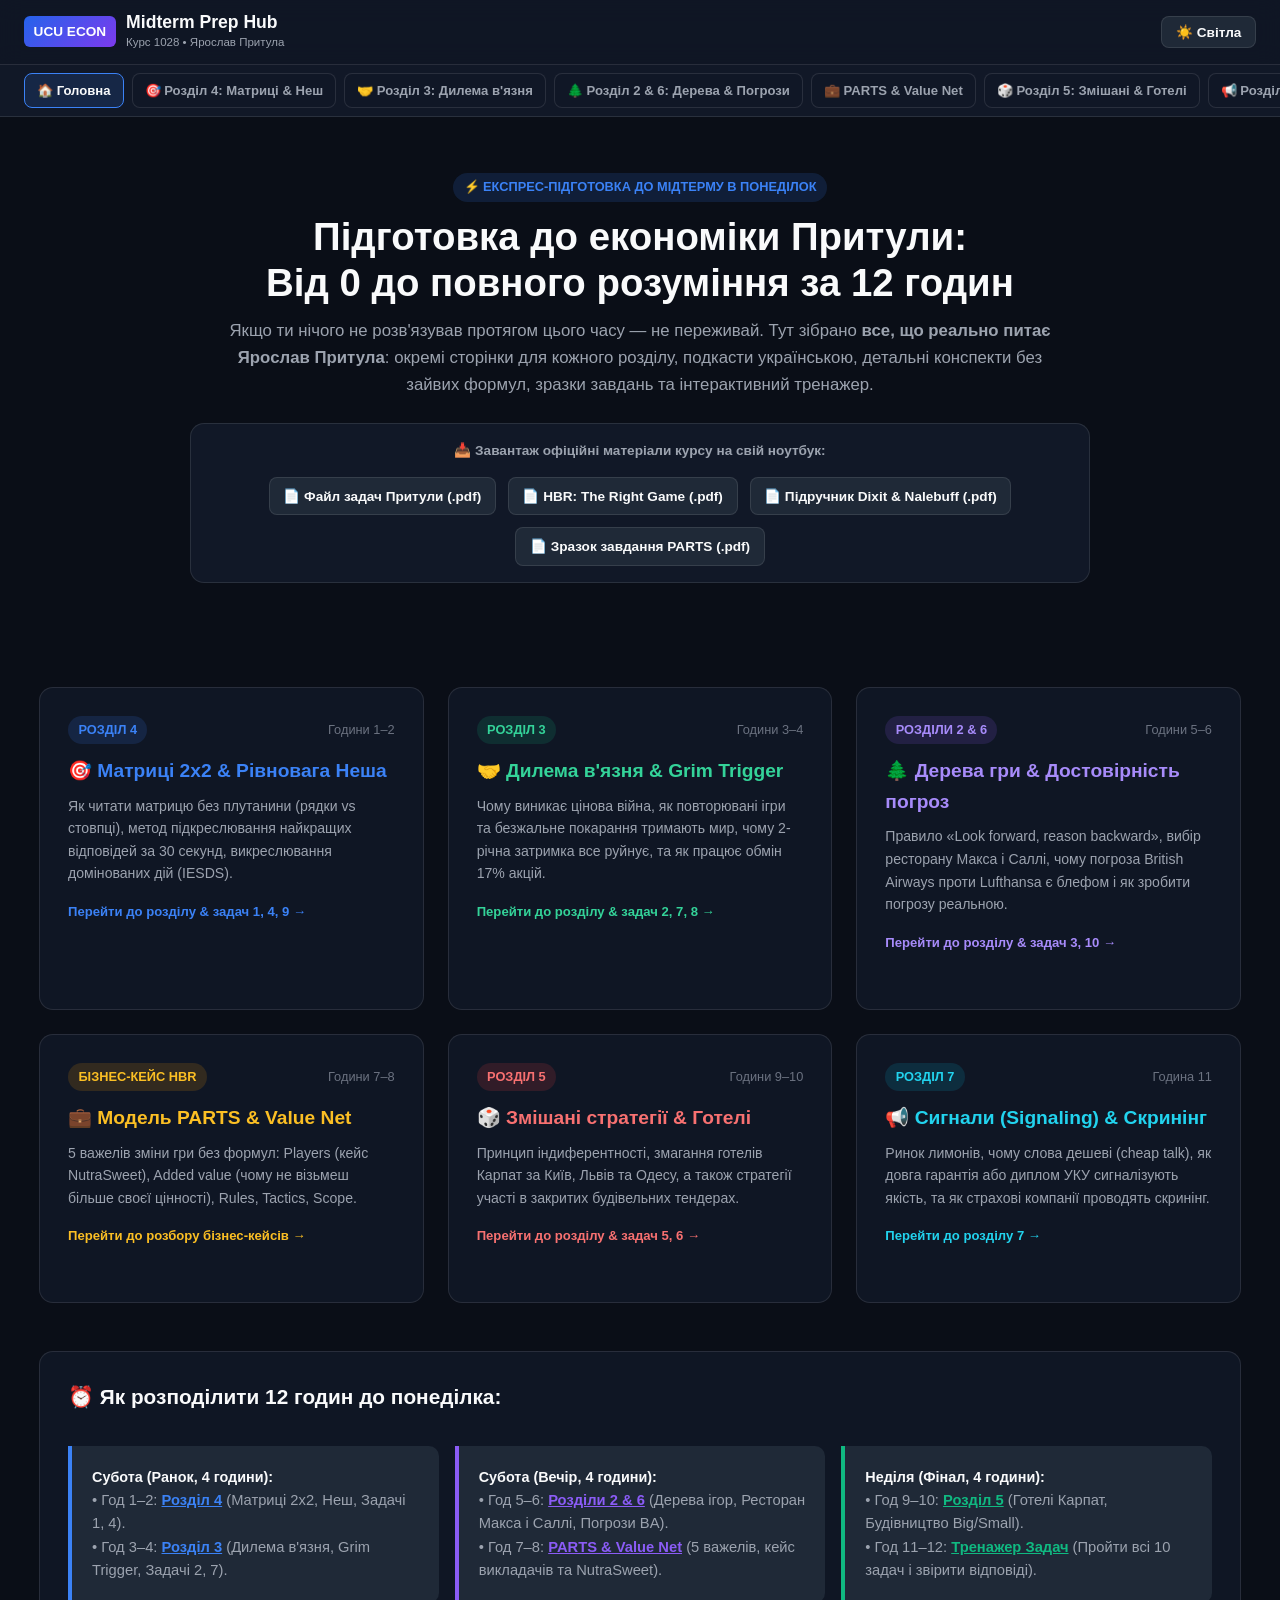
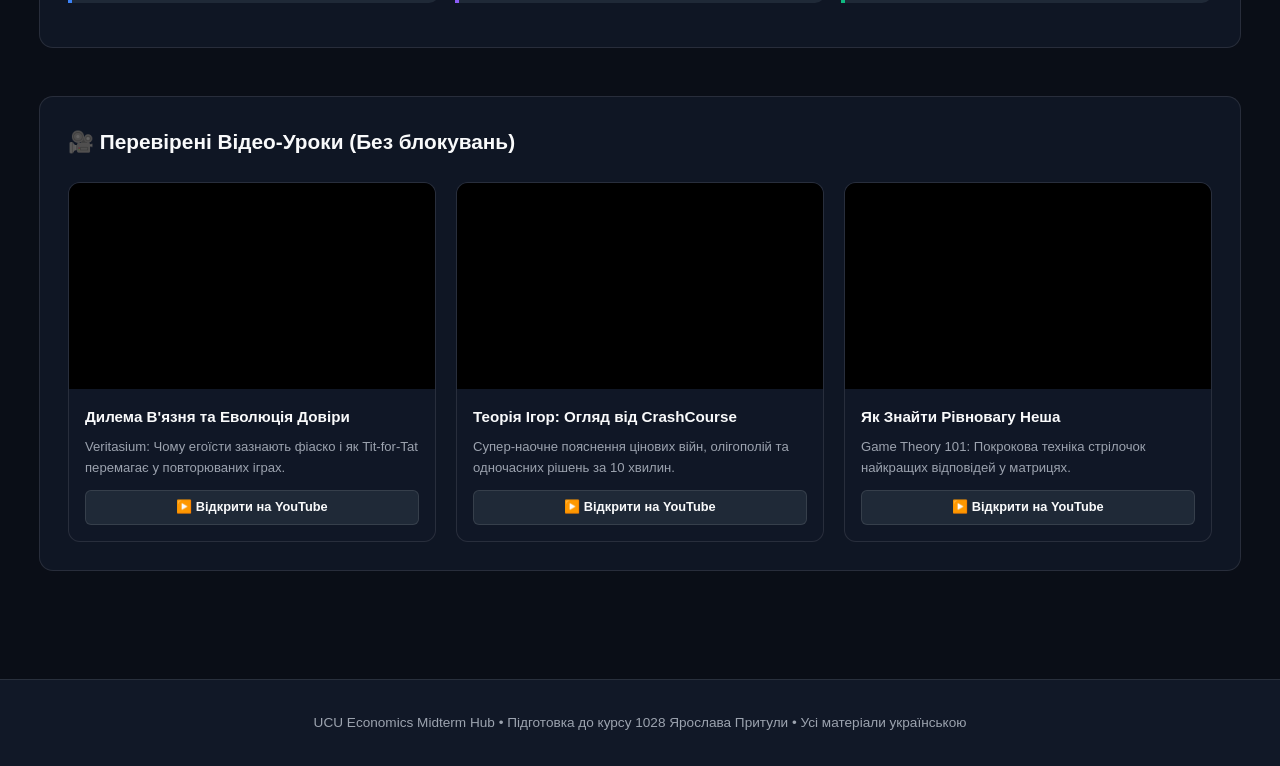
==== commit e1bd89bc: "feat: complete overhaul into dedicated chapter pages, clean 2x2 matrix, problem answer checkers, pho" ====
--- a/index.html
+++ b/index.html
@@ -3,1330 +3,247 @@
 <head>
   <meta charset="UTF-8">
   <meta name="viewport" content="width=device-width, initial-scale=1.0">
-  <title>UCU Economics Midterm Hub — Повна підготовка з нуля за 12 годин</title>
+  <title>UCU Economics Midterm Hub — Повна підготовка до мідтерму Притули за 12 годин</title>
   <link rel="stylesheet" href="styles.css">
 </head>
 <body>
-  <div class="ambient-glow"></div>
-
   <!-- Header -->
   <header>
     <div class="header-container">
-      <a href="#" class="logo-group">
+      <a href="index.html" class="logo-group">
         <div class="logo-badge">UCU ECON</div>
         <div class="logo-text">
           <h1>Midterm Prep Hub</h1>
-          <p>Курс 1028 • Теорія ігор та бізнес-стратегія</p>
-        </div>
-      </a>
-      <nav class="main-nav">
-        <a href="#roadmap">12-Годинний План</a>
-        <a href="#theory">Теорія "Без Води"</a>
-        <a href="#problems">Розбір 10 Задач</a>
-        <a href="#podcasts">Подкасти (NotebookLM)</a>
-        <a href="#videos">Відео-Уроки</a>
-        <a href="#tools">Калькулятори</a>
-        <a href="#cheatsheet">Шпора</a>
-        <a href="#quiz">Бліц-Тест</a>
-      </nav>
-      <div class="header-actions">
-        <button id="themeToggleBtn" class="theme-toggle-btn">☀️ Світла тема</button>
+          <p>Курс 1028 • Ярослав Притула</p>
+        </div>
+      </a>
+      <div style="display:flex; align-items:center; gap:0.75rem;">
+        <button id="themeToggleBtn" class="doc-download-btn">☀️ Світла</button>
       </div>
     </div>
   </header>
 
-  <!-- Main Content -->
+  <!-- Navigation Bar across Chapters -->
+  <nav class="chapter-nav-bar">
+    <div class="chapter-nav-container">
+      <a href="index.html" class="chapter-link active">🏠 Головна</a>
+      <a href="ch4.html" class="chapter-link">🎯 Розділ 4: Матриці & Неш</a>
+      <a href="ch3.html" class="chapter-link">🤝 Розділ 3: Дилема в'язня</a>
+      <a href="ch2.html" class="chapter-link">🌲 Розділ 2 & 6: Дерева & Погрози</a>
+      <a href="parts.html" class="chapter-link">💼 PARTS & Value Net</a>
+      <a href="ch5.html" class="chapter-link">🎲 Розділ 5: Змішані & Готелі</a>
+      <a href="ch7.html" class="chapter-link">📢 Розділ 7: Сигнали & Скринінг</a>
+      <a href="practice.html" class="chapter-link" style="color:var(--accent-amber);">📝 Тренажер Задач</a>
+    </div>
+  </nav>
+
   <main class="main-wrapper">
     <!-- Hero Section -->
-    <section class="hero-section">
-      <div class="badge-tag">
-        <span>⚡ Експрес-підготовка до мідтерму в понеділок</span>
-      </div>
-      <h1 class="hero-title">Повна підготовка з економіки<br>від 0 до 100% за 12 годин</h1>
-      <p class="hero-subtitle">
-        Якщо ти нічого не розв'язував протягом модулю — не панікуй. Тут зібрано все: 
-        покроковий 12-годинний план, детальний розбір кожної задачі екзамену, вбудовані аудіо-подкасти з NotebookLM українською та інтерактивні розв'язувачі. 
-        <b>Мінімум води, максимум математики та логіки.</b>
+    <div class="page-header" style="text-align:center; padding:1.5rem 0 2rem;">
+      <span class="page-badge">⚡ Експрес-підготовка до мідтерму в понеділок</span>
+      <h1 class="page-title" style="font-size:2.4rem;">Підготовка до економіки Притули:<br>Від 0 до повного розуміння за 12 годин</h1>
+      <p class="page-desc" style="margin:0 auto 1.5rem;">
+        Якщо ти нічого не розв'язував протягом цього часу — не переживай. Тут зібрано <b>все, що реально питає Ярослав Притула</b>: окремі сторінки для кожного розділу, подкасти українською, детальні конспекти без зайвих формул, зразки завдань та інтерактивний тренажер.
       </p>
 
-      <!-- Quick Stats -->
-      <div class="stats-bar">
-        <div class="stat-card">
-          <div class="stat-icon blue">⏱️</div>
-          <div class="stat-info">
-            <h3>12 Годин</h3>
-            <p>Чіткий таймлайн до понеділка</p>
-          </div>
-        </div>
-        <div class="stat-card">
-          <div class="stat-icon emerald">🎯</div>
-          <div class="stat-info">
-            <h3>10 Задач</h3>
-            <p>100% реальні завдання курсу</p>
-          </div>
-        </div>
-        <div class="stat-card">
-          <div class="stat-icon amber">🎙️</div>
-          <div class="stat-info">
-            <h3>6 Подкастів</h3>
-            <p>The Art of Strategy українською</p>
-          </div>
-        </div>
-        <div class="stat-card">
-          <div class="stat-icon purple">🧠</div>
-          <div class="stat-info">
-            <h3>PARTS & Неш</h3>
-            <p>Головні концепції курсу</p>
-          </div>
-        </div>
-      </div>
-    </section>
-
-    <!-- 12-Hour Study Tracker -->
-    <section class="progress-panel">
-      <div class="progress-header">
-        <div class="progress-title">
-          <span>🚀 Твій трекер підготовки</span>
-        </div>
-        <div id="progressCount" class="progress-counter">0 з 12 годин (0%)</div>
-      </div>
-      <div class="progress-track">
-        <div id="progressFill" class="progress-fill"></div>
-      </div>
-      <div class="hour-pills">
-        <div class="hour-pill" data-hour="1"><span>ГОД 1</span><span>Неш & Матриці</span></div>
-        <div class="hour-pill" data-hour="2"><span>ГОД 2</span><span>Домінування</span></div>
-        <div class="hour-pill" data-hour="3"><span>ГОД 3</span><span>Дилема в'язня</span></div>
-        <div class="hour-pill" data-hour="4"><span>ГОД 4</span><span>Grim Trigger</span></div>
-        <div class="hour-pill" data-hour="5"><span>ГОД 5</span><span>Дерева рішень</span></div>
-        <div class="hour-pill" data-hour="6"><span>ГОД 6</span><span>Rollback & Погрози</span></div>
-        <div class="hour-pill" data-hour="7"><span>ГОД 7</span><span>Value Net</span></div>
-        <div class="hour-pill" data-hour="8"><span>ГОД 8</span><span>Фреймворк PARTS</span></div>
-        <div class="hour-pill" data-hour="9"><span>ГОД 9</span><span>Змішані стратегії</span></div>
-        <div class="hour-pill" data-hour="10"><span>ГОД 10</span><span>Готелі & Аукціони</span></div>
-        <div class="hour-pill" data-hour="11"><span>ГОД 11</span><span>Симуляція іспиту</span></div>
-        <div class="hour-pill" data-hour="12"><span>ГОД 12</span><span>Фінальна шпора</span></div>
-      </div>
-    </section>
-
-    <!-- SECTION: 12-HOUR ROADMAP -->
-    <section id="roadmap">
-      <div class="section-head">
-        <span class="section-head-badge">СТРАТЕГІЧНИЙ ПЛАН</span>
-        <h2>12-Годинний Графік Підготовки (З нуля до мідтерму)</h2>
-        <p>Розподіли цей план на вихідні або займайся інтенсивними блоками. Кожен блок дає закінчену навичку для розв'язання екзаменаційних задач.</p>
-      </div>
-
-      <div class="roadmap-timeline">
-        <!-- Block 1 -->
-        <div class="roadmap-block block-1">
-          <div class="roadmap-block-header">
-            <span class="block-time">⏰ ГОДИНИ 1–2 • БЛОК 1</span>
-            <label class="block-checkbox-wrapper">
-              <input type="checkbox" class="block-checkbox" data-block="1">
-              <span>Виконано</span>
-            </label>
-          </div>
-          <div class="roadmap-block-content">
-            <h3>Матричні ігри, Домінантні стратегії та Рівновага Неша</h3>
-            <p>Фундамент усієї теорії ігор. Вчимося читати матриці, находити кращі відповіді (best response) та відкидати завідомо програшні варіанти.</p>
-            <div class="roadmap-meta-grid">
-              <div class="roadmap-meta-item">
-                <strong>🎧 Слухати подкаст:</strong>
-                <span>Розділ 4 «Прекрасна рівновага» (16 хв)</span>
-              </div>
-              <div class="roadmap-meta-item">
-                <strong>🎯 Задачі для практики:</strong>
-                <span>Задача 1 (Mork & Mindy), Задача 4 (3x3 матриця), Задача 9</span>
-              </div>
-              <div class="roadmap-meta-item">
-                <strong>🔑 Ключовий скіл:</strong>
-                <span>Метод стрілочок/підкреслювання для пошуку рівноваги Неша за 30 секунд</span>
-              </div>
-            </div>
-          </div>
-        </div>
-
-        <!-- Block 2 -->
-        <div class="roadmap-block block-2">
-          <div class="roadmap-block-header">
-            <span class="block-time">⏰ ГОДИНИ 3–4 • БЛОК 2</span>
-            <label class="block-checkbox-wrapper">
-              <input type="checkbox" class="block-checkbox" data-block="2">
-              <span>Виконано</span>
-            </label>
-          </div>
-          <div class="roadmap-block-content">
-            <h3>Дилема в'язня, Повторювані ігри та Grim Trigger</h3>
-            <p>Чому егоїсти зазнають фіаско і як нескінченні повторення рятують співпрацю. Математика дисконт-фактора δ, процентної ставки r та ефект затримки покарання.</p>
-            <div class="roadmap-meta-grid">
-              <div class="roadmap-meta-item">
-                <strong>🎧 Слухати подкаст:</strong>
-                <span>Розділ 3 «Дилема в'язня та як її подолати» (15 хв)</span>
-              </div>
-              <div class="roadmap-meta-item">
-                <strong>🎯 Задачі для практики:</strong>
-                <span>Задача 2 (Joint Venture), Задача 7 (Обмін частками фірм), Задача 8 (Реклама Colgate)</span>
-              </div>
-              <div class="roadmap-meta-item">
-                <strong>🔑 Ключовий скіл:</strong>
-                <span>Розрахунок формули δ ≥ (T-R)/(T-P) та зміна гри через обмін частками (equity swap)</span>
-              </div>
-            </div>
-          </div>
-        </div>
-
-        <!-- Block 3 -->
-        <div class="roadmap-block block-3">
-          <div class="roadmap-block-header">
-            <span class="block-time">⏰ ГОДИНИ 5–6 • БЛОК 3</span>
-            <label class="block-checkbox-wrapper">
-              <input type="checkbox" class="block-checkbox" data-block="3">
-              <span>Виконано</span>
-            </label>
-          </div>
-          <div class="roadmap-block-content">
-            <h3>Послідовні ігри, Дерева рішень та Зворотна індукція (Rollback)</h3>
-            <p>Правило 1 Діксіта-Нейлбаффа: «Дивись уперед, міркуй назад». Розв'язання дерев рішень, аналіз ходів конкурента наперед, достовірність погроз та вхід на ринок.</p>
-            <div class="roadmap-meta-grid">
-              <div class="roadmap-meta-item">
-                <strong>🎧 Слухати подкаст:</strong>
-                <span>Розділ 2 «Зворотне міркування» (18 хв) + Розділ 6 «Стратегічні ходи» (18 хв)</span>
-              </div>
-              <div class="roadmap-meta-item">
-                <strong>🎯 Задачі для практики:</strong>
-                <span>Задача 3 (Ресторан Макса і Саллі), Задача 10 (British Airways vs Lufthansa)</span>
-              </div>
-              <div class="roadmap-meta-item">
-                <strong>🔑 Ключовий скіл:</strong>
-                <span>Побудова Game Tree та відсікання недостовірних погроз через підігрову досконалу рівновагу (SPNE)</span>
-              </div>
-            </div>
-          </div>
-        </div>
-
-        <!-- Block 4 -->
-        <div class="roadmap-block block-4">
-          <div class="roadmap-block-header">
-            <span class="block-time">⏰ ГОДИНИ 7–8 • БЛОК 4</span>
-            <label class="block-checkbox-wrapper">
-              <input type="checkbox" class="block-checkbox" data-block="4">
-              <span>Виконано</span>
-            </label>
-          </div>
-          <div class="roadmap-block-content">
-            <h3>Бізнес-стратегія: Модель PARTS та Value Net (Сітка вартості)</h3>
-            <p>Основа статті Harvard Business Review «The Right Game». Як компанії змінюють правила гри, хто такі комплементори і чому ніхто не може взяти з гри більше за свою додану вартість.</p>
-            <div class="roadmap-meta-grid">
-              <div class="roadmap-meta-item">
-                <strong>📄 Читати конспект:</strong>
-                <span>Value Net (Клієнти, Постачальники, Конкуренти, Комплементори) + PARTS</span>
-              </div>
-              <div class="roadmap-meta-item">
-                <strong>🎯 Задачі для практики:</strong>
-                <span>Кейс LNU/LPNU (Faculty Grant Track & Industry co-employer), Кейс NutraSweet</span>
-              </div>
-              <div class="roadmap-meta-item">
-                <strong>🔑 Ключовий скіл:</strong>
-                <span>Формулювання стратегічного важеля за елементами: Players, Added Value, Rules, Tactics, Scope</span>
-              </div>
-            </div>
-          </div>
-        </div>
-
-        <!-- Block 5 -->
-        <div class="roadmap-block block-5">
-          <div class="roadmap-block-header">
-            <span class="block-time">⏰ ГОДИНИ 9–10 • БЛОК 5</span>
-            <label class="block-checkbox-wrapper">
-              <input type="checkbox" class="block-checkbox" data-block="5">
-              <span>Виконано</span>
-            </label>
-          </div>
-          <div class="roadmap-block-content">
-            <h3>Змішані стратегії, Конкуренція за ринки та Закриті торги (Sealed Bids)</h3>
-            <p>Як діяти, коли чистих рівноваг немає: принцип байдужості (indifference). Розподіл ресурсів між містами в конкуренції брендів та стратегії участі в будівельних тендерах.</p>
-            <div class="roadmap-meta-grid">
-              <div class="roadmap-meta-item">
-                <strong>🎧 Слухати подкаст:</strong>
-                <span>Розділ 5 «Вибір та випадковість» (21 хв) + Розділ 7 «Сигнали і скринінг» (33 хв)</span>
-              </div>
-              <div class="roadmap-meta-item">
-                <strong>🎯 Задачі для практики:</strong>
-                <span>Задача 5 (Готелі Карпат: Захар Беркут vs Вежа Ведмежа), Задача 6 (Тендер на два готелі Big і Small)</span>
-              </div>
-              <div class="roadmap-meta-item">
-                <strong>🔑 Ключовий скіл:</strong>
-                <span>Визначення домінування у складних матрицях розподілу ринку та оцінка асиметричних часток</span>
-              </div>
-            </div>
-          </div>
-        </div>
-
-        <!-- Block 6 -->
-        <div class="roadmap-block block-6">
-          <div class="roadmap-block-header">
-            <span class="block-time">⏰ ГОДИНИ 11–12 • БЛОК 6</span>
-            <label class="block-checkbox-wrapper">
-              <input type="checkbox" class="block-checkbox" data-block="6">
-              <span>Виконано</span>
-            </label>
-          </div>
-          <div class="roadmap-block-content">
-            <h3>Фінальна симуляція мідтерму, Формульна шпора та Бліц-тест</h3>
-            <p>Закріплення знань у стресовому режимі. Проходимо інтерактивний тест, перевіряємо себе за чеклістом та повторюємо всі формули перед виходом на екзамен.</p>
-            <div class="roadmap-meta-grid">
-              <div class="roadmap-meta-item">
-                <strong>⚡ Практика:</strong>
-                <span>Проходження інтерактивного бліц-тесту (10 питань)</span>
-              </div>
-              <div class="roadmap-meta-item">
-                <strong>📋 Матеріали:</strong>
-                <span>Екзаменаційний Cheat Sheet (Шпора з формулами та алгоритмами на 1 сторінці)</span>
-              </div>
-              <div class="roadmap-meta-item">
-                <strong>🎯 Результат:</strong>
-                <span>100% готовність до будь-якої задачі на мідтермі в понеділок!</span>
-              </div>
-            </div>
-          </div>
-        </div>
-      </div>
-    </section>
-
-    <!-- SECTION: THEORY DEEP-DIVE -->
-    <section id="theory">
-      <div class="section-head">
-        <span class="section-head-badge">КОНЦЕПЦІЇ НА ПАЛЬЦЯХ</span>
-        <h2>Теорія "Без Води": Все, Що Треба Знати</h2>
-        <p>Короткі, кришталево чисті пояснення ключових концепцій з математичним обґрунтуванням.</p>
-      </div>
-
-      <div class="grid-2">
-        <!-- Concept 1 -->
-        <div class="card">
-          <div class="card-header">
-            <h3 class="card-title">1. Рівновага Неша & Метод Підкреслювання</h3>
-            <span class="card-badge blue">Основи</span>
-          </div>
-          <div class="concept-explanation">
-            <h4>Що це простими словами:</h4>
-            <p><b>Рівновага Неша</b> — це стан гри, де жоден із гравців не хоче одноосібно змінити своє рішення, знаючи рішення суперника. Це взаємні найкращі відповіді (Mutual Best Responses).</p>
-          </div>
-          <div class="concept-explanation emerald">
-            <h4>Лайфхак для екзамену (Метод підкреслювання):</h4>
-            <p>1. Зафіксуй кожен <b>стовпчик</b> Гравця 2. Знайди найбільше <b>перше число</b> (виграш Гравця 1) і підкресли його.</p>
-            <p>2. Зафіксуй кожен <b>рядок</b> Гравця 1. Знайди найбільше <b>друге число</b> (виграш Гравця 2) і підкресли його.</p>
-            <p>3. Клітинка, де підкреслено <b>ОБИДВА числа</b> — це Рівновага Неша!</p>
-          </div>
-        </div>
-
-        <!-- Concept 2 -->
-        <div class="card">
-          <div class="card-header">
-            <h3 class="card-title">2. Строге проти Слабкого Домінування</h3>
-            <span class="card-badge amber">Важливо</span>
-          </div>
-          <div class="concept-explanation">
-            <h4>Строге домінування (Strict Dominance):</h4>
-            <p>Стратегія $s_i^*$ <b>строго домінує</b> $s_i'$, якщо вона дає <b>строго більший виграш</b> за БУДЬ-ЯКИХ дій інших гравців: $u_i(s_i^*, s_{-i}) > u_i(s_i', s_{-i})$ для всіх $s_{-i}$.</p>
-          </div>
-          <div class="concept-explanation purple">
-            <h4>Правило IESDS (Ітеративне викреслювання):</h4>
-            <p>Строго доміновані стратегії <b>раціональний гравець ніколи не гратиме</b>. Їх можна сміливо викреслювати з матриці по черзі, спрощуючи гру до меншого розміру (як у Задачі 4)!</p>
-          </div>
-        </div>
-
-        <!-- Concept 3 -->
-        <div class="card">
-          <div class="card-header">
-            <h3 class="card-title">3. Grim Trigger та Нескінченна Співпраця</h3>
-            <span class="card-badge emerald">Формули</span>
-          </div>
-          <div class="concept-explanation">
-            <h4>Стратегія "Grim Trigger" (Безжальне покарання):</h4>
-            <p>«Я співпрацюю, доки ти співпрацюєш. Якщо ти зрадив хоча б один раз — я караю тебе зрадою НАЗАВЖДИ».</p>
-          </div>
-          <div class="concept-explanation emerald">
-            <h4>Формула стабільності співпраці:</h4>
-            <div class="cheat-formula">V(coop) = R / (1 - δ) ≥ T + δP / (1 - δ) = V(defect)</div>
-            <p>Звідси критичний дисконт: <b>δ ≥ (T - R) / (T - P)</b>.</p>
-            <p>Оскільки $\delta = \frac{1}{1 + r}$, максимальна ставка відсотка: <b>r ≤ (R - P) / (T - R)</b>.</p>
-            <p><b>Затримка 2 роки:</b> $\delta^2 \ge \frac{T - R}{T - P} \implies \delta \ge \sqrt{\frac{T - R}{T - P}}$. Ставка $r$ падає, співпраця стає значно важчою!</p>
-          </div>
-        </div>
-
-        <!-- Concept 4 -->
-        <div class="card">
-          <div class="card-header">
-            <h3 class="card-title">4. Зворотна Індукція (Rollback) & Погрози</h3>
-            <span class="card-badge rose">Дерева</span>
-          </div>
-          <div class="concept-explanation">
-            <h4>Правило 1: Look Forward, Reason Backward:</h4>
-            <p>У послідовних іграх дивимось на кінцеві листки дерева. Обираємо найкраще для того, хто ходить останнім, і "відкочуємо" назад.</p>
-          </div>
-          <div class="concept-explanation amber">
-            <h4>Недостовірна погроза (Incredible Threat):</h4>
-            <p>Погроза «я почну цінову війну» (як у Британських Авіаліній проти Lufthansa) є <b>пустослів'ям</b>, бо коли суперник уже зайшов, почати війну невигідно самому собі (виграш нижчий). Щоб погроза працювала, потрібне <b>зобов'язання (commitment)</b>: спалені мости або контракт!</p>
-          </div>
-        </div>
-
-        <!-- Concept 5 -->
-        <div class="card">
-          <div class="card-header">
-            <h3 class="card-title">5. Фреймворк PARTS (Brandenburger & Nalebuff)</h3>
-            <span class="card-badge blue">Бізнес-Кейси</span>
-          </div>
-          <div class="concept-explanation">
-            <h4>5 Важелів зміни гри:</h4>
-            <ul>
-              <li><b>P (Players):</b> Зміна складу гравців (введення 2-го постачальника, комплементора).</li>
-              <li><b>A (Added Value):</b> $V(\text{всі}) - V(\text{без тебе})$. Ніхто не може взяти більше своєї доданої вартості!</li>
-              <li><b>R (Rules):</b> Контракти (MFN, цінові узгодження, обмін частками акцій).</li>
-              <li><b>T (Tactics):</b> Сприйняття, блеф, розсіювання або створення туману.</li>
-              <li><b>S (Scope):</b> Межі та зв'язування ігор (мультиринковий контакт).</li>
-            </ul>
-          </div>
-        </div>
-
-        <!-- Concept 6 -->
-        <div class="card">
-          <div class="card-header">
-            <h3 class="card-title">6. Сигнали (Signaling) та Скринінг (Screening)</h3>
-            <span class="card-badge purple">Інформація</span>
-          </div>
-          <div class="concept-explanation">
-            <h4>Асиметрична інформація:</h4>
-            <p><b>Signaling (Сигнал):</b> Дія інформованої сторони (наприклад, витратний диплом УКУ чи довга гарантія на товар), яку невигідно імітувати гравцям з низькою якістю.</p>
-            <p><b>Screening (Скринінг):</b> Дія неінформованої сторони (наприклад, страхова компанія пропонує меню полісів із різною франшизою, розділяючи клієнтів за ризиком).</p>
-          </div>
-        </div>
-      </div>
-    </section>
-
-    <!-- SECTION: 10 SOLVED MIDTERM PROBLEMS -->
-    <section id="problems">
-      <div class="section-head">
-        <span class="section-head-badge">ПРАКТИЧНИЙ БАНК</span>
-        <h2>Повний Розбір 10 Задач Мідтерму</h2>
-        <p>Точні завдання з матеріалів курсу з детальними математичними розв'язками, платіжними матрицями та поясненнями для кожного пункту.</p>
-      </div>
-
-      <!-- Problem 1 -->
-      <div class="problem-card" data-category="nash">
-        <div class="problem-header">
-          <span class="problem-num">ЗАДАЧА 1 • Одночасна гра Морка і Мінді (Mork & Mindy)</span>
-          <span class="card-badge blue">Матриця 3x3</span>
-        </div>
-        <p class="problem-desc">
-          Розгляньте одночасну гру у стратегічній формі. Виплати Морка вказані першими ($u_{Mork}, u_{Mindy}$):
-        </p>
-        <div class="matrix-wrapper">
-          <table class="payoff-matrix">
-            <thead>
-              <tr>
-                <th>Морк \ Мінді</th>
-                <th>X</th>
-                <th>Y</th>
-                <th>Z</th>
-              </tr>
-            </thead>
-            <tbody>
-              <tr>
-                <th>A</th>
-                <td><span class="payoff-val"><span class="p1">80</span>, <span class="p2">30</span></span></td>
-                <td><span class="payoff-val"><span class="p1">0</span>, <span class="p2">20</span></span></td>
-                <td><span class="payoff-val"><span class="p1">20</span>, <span class="p2">20</span></span></td>
-              </tr>
-              <tr>
-                <th>B</th>
-                <td><span class="payoff-val"><span class="p1">85</span>, <span class="p2">15</span></span></td>
-                <td><span class="payoff-val"><span class="p1">20</span>, <span class="p2">20</span></span></td>
-                <td><span class="payoff-val"><span class="p1">5</span>, <span class="p2">5</span></span></td>
-              </tr>
-              <tr>
-                <th>C</th>
-                <td class="nash"><span class="payoff-val"><span class="p1">95*</span>, <span class="p2">25*</span></span></td>
-                <td><span class="payoff-val"><span class="p1">5</span>, <span class="p2">25</span></span></td>
-                <td><span class="payoff-val"><span class="p1">5</span>, <span class="p2">25</span></span></td>
-              </tr>
-            </tbody>
-          </table>
-        </div>
-        <p><b>Запитання:</b> a) Чи має хтось домінантну стратегію? b) Чи має хтось доміновану стратегію? c) Знайдіть усі рівноваги Неша у чистих стратегіях. d) Якщо виплата Мінді у клітинці (A, X) зросте з 30 до 300, як зміниться рівновага Неша?</p>
-
-        <button class="solution-toggle">
-          <span>Розв'язок задачі 1</span>
-          <span class="toggle-icon">Показати розв'язок ▼</span>
-        </button>
-        <div class="solution-content">
-          <div class="step-box">
-            <h5>a. Домінантні стратегії (Dominant strategy)</h5>
-            <p><b>Для Морка (Рядки):</b><br>
-              Якщо Мінді грає X: C дає 95 (найкраще: $95 > 85 > 80$).<br>
-              Якщо Мінді грає Y: B дає 20 (найкраще: $20 > 5 > 0$).<br>
-              Якщо Мінді грає Z: A дає 20 (найкраще: $20 > 5 = 5$).<br>
-              Оскільки за різних дій Мінді найкращими є різні дії Морка (C, B або A), <b>Морк НЕ має домінантної стратегії</b>.<br>
-              <b>Для Мінді (Стовпці):</b><br>
-              Якщо Морк грає A: X дає 30 (краще за Y: 20 і Z: 20).<br>
-              Якщо Морк грає B: Y дає 20 (краще за X: 15 і Z: 5).<br>
-              Отже, <b>Мінді також НЕ має домінантної стратегії</b>.
-            </p>
-          </div>
-          <div class="step-box">
-            <h5>b. Доміновані стратегії (Dominated strategy)</h5>
-            <p>Перевіряємо, чи є стратегія, яка завжди гірша за іншу:<br>
-              Для Мінді порівняємо <b>Z проти Y</b>: проти A (20=20), проти B ($5 < 20$), проти C ($25=25$). Z слабко домінується Y, але строго домінованих стратегій у чистих стратегіях немає.<br>
-              <b>Відповідь:</b> Жоден гравець не має строго домінованої стратегії.
-            </p>
-          </div>
-          <div class="step-box">
-            <h5>c. Рівновага Неша в чистих стратегіях (Pure Strategy Nash Equilibrium)</h5>
-            <p>Застосовуємо метод підкреслювання найкращих відповідей:<br>
-              - Для стовпця X: найкраща дія Морка — <b>C</b> (95).<br>
-              - Для стовпця Y: найкраща дія Морка — <b>B</b> (20).<br>
-              - Для стовпця Z: найкраща дія Морка — <b>A</b> (20).<br>
-              Тепер для Морка:<br>
-              - Для рядка C: виплати Мінді (25, 25, 25). Найкраща відповідь — <b>X, Y, Z</b> (усі дають 25).<br>
-              Перетин найкращих відповідей відбувається у клітинці <b>(C, X)</b>, оскільки:<br>
-              - Морк грає C (найкраща відповідь на X: $95 > 85, 80$).<br>
-              - Мінді грає X (одна з найкращих відповідей на C: $25 \ge 25$).<br>
-              <b>Відповідь:</b> Єдина рівновага Неша у чистих стратегіях — <b>(C, X)</b> з виплатами <b>(95, 25)</b>.
-            </p>
-          </div>
-          <div class="step-box">
-            <h5>d. Зміна виплати Мінді в (A, X) з 30 на 300</h5>
-            <p><b>Відповідь: Рівновага Неша НЕ ЗМІНИТЬСЯ (залишиться (C, X))!</b><br>
-              <b>Чому? Пояснення:</b><br>
-              Навіть якщо Мінді отримуватиме 300 у клітинці (A, X), для того, щоб ця клітинка стала рівновагою Неша, дія <b>A</b> має бути найкращою відповіддю Морка на вибір Мінді <b>X</b>.<br>
-              Але коли Мінді обирає X, Морк обирає між A (80), B (85) і C (95). Морк завжди обере <b>C (95)</b>! Морку байдуже, скільки отримає Мінді в клітинці A, він максимізує ВЛАСНИЙ виграш.<br>
-              Тому стан (A, X) не є стабільним: Морк відхилиться до C. Рівновагою залишається <b>(C, X)</b>!
-            </p>
-          </div>
-        </div>
-      </div>
-
-      <!-- Problem 2 -->
-      <div class="problem-card" data-category="dilemma">
-        <div class="problem-header">
-          <span class="problem-num">ЗАДАЧА 2 • Спільне підприємство (Joint Venture & Grim Trigger)</span>
-          <span class="card-badge emerald">Повторювана гра</span>
-        </div>
-        <p class="problem-desc">
-          Ви та інша фірма створили спільне підприємство. Щороку обидві фірми вирішують: докладати зусиль (Effort) чи бути «зайцем» (No Effort).
-        </p>
-        <div class="matrix-wrapper">
-          <table class="payoff-matrix">
-            <thead>
-              <tr>
-                <th>Ви \ Інша фірма</th>
-                <th>Effort (Зусилля)</th>
-                <th>No Effort (Без зусиль)</th>
-              </tr>
-            </thead>
-            <tbody>
-              <tr>
-                <th>Effort</th>
-                <td><span class="payoff-val"><span class="p1">25</span>, <span class="p2">25</span></span></td>
-                <td><span class="payoff-val"><span class="p1">0</span>, <span class="p2">50</span></span></td>
-              </tr>
-              <tr>
-                <th>No Effort</th>
-                <td><span class="payoff-val"><span class="p1">50</span>, <span class="p2">0</span></span></td>
-                <td class="nash"><span class="payoff-val"><span class="p1">10*</span>, <span class="p2">10*</span></span></td>
-              </tr>
-            </tbody>
-          </table>
-        </div>
-        <p><b>Запитання:</b> a) Формально доведіть, що це дилема в'язня. b) Якщо гра нескінченна зі стратегією Grim Trigger, за якого діапазону процентної ставки $r$ співпраця є стійкою? c) Наскільки ймовірною є співпраця з огляду на знайдену ставку? d) Якщо порушення виявляється лише через 2 роки (покарання відтерміноване), чи зробить це співпрацю більш чи менш імовірною?</p>
-
-        <button class="solution-toggle">
-          <span>Розв'язок задачі 2</span>
-          <span class="toggle-icon">Показати розв'язок ▼</span>
-        </button>
-        <div class="solution-content">
-          <div class="step-box">
-            <h5>a. Формальне підтвердження Дилеми в'язня</h5>
-            <p>Позначаємо виплати:<br>
-              - $T = 50$ (Temptation — вигода зради: No Effort проти Effort)<br>
-              - $R = 25$ (Reward — спільна співпраця: Effort, Effort)<br>
-              - $P = 10$ (Punishment — взаємна зрада: No Effort, No Effort)<br>
-              - $S = 0$ (Sucker's payoff — коли тебе обманули: Effort проти No Effort)<br>
-              <b>Критерій 1:</b> $T > R > P > S \implies 50 > 25 > 10 > 0$ (виконується строго!).<br>
-              <b>Критерій 2:</b> Стратегія <b>No Effort є строго домінантною</b> для обох гравців ($50 > 25$ та $10 > 0$).<br>
-              <b>Критерій 3:</b> Рівновага Неша в чистих стратегіях — (No Effort, No Effort) з виплатами (10, 10), яка є <b>Парето-неефективною</b> (обидва отримали б по 25 у випадку співпраці).<br>
-              Це класична формальна Дилема в'язня.
-            </p>
-          </div>
-          <div class="step-box">
-            <h5>b. Діапазон процентної ставки r для стійкості співпраці</h5>
-            <p>Нехай $\delta = \frac{1}{1 + r}$ — річний дисконтний фактор.<br>
-              - Виплата від вічної співпраці: $V_{\text{coop}} = \frac{25}{1 - \delta}$.<br>
-              - Виплата від одноразової зради: у рік 1 отримуємо 50, а з року 2 і назавжди вмикається Grim Trigger і ми отримуємо по 10: $V_{\text{defect}} = 50 + \frac{10\delta}{1 - \delta}$.<br>
-              Умова збереження співпраці ($V_{\text{coop}} \ge V_{\text{defect}}$):<br>
-              $$\frac{25}{1 - \delta} \ge 50 + \frac{10\delta}{1 - \delta}$$
-              $$25 \ge 50(1 - \delta) + 10\delta = 50 - 40\delta$$
-              $$40\delta \ge 25 \implies \delta \ge \frac{25}{40} = 0.625$$
-              Підставляємо $\delta = \frac{1}{1 + r}$:<br>
-              $$\frac{1}{1 + r} \ge 0.625 \implies 1 + r \le \frac{1}{0.625} = 1.6 \implies r \le 0.6 \text{ (або } 60\%\text{)}$$
-              <b>Відповідь:</b> Співпраця є стійкою, коли процентна ставка $r$ знаходиться в діапазоні <b>від 0% до 60% ($r \le 60\%$)</b>.
-            </p>
-          </div>
-          <div class="step-box">
-            <h5>c. Оцінка ймовірності збереження співпраці</h5>
-            <p><b>Відповідь: Співпраця є ДУЖЕ ЙМОВІРНОЮ.</b><br>
-              <b>Пояснення:</b> Гранична процентна ставка $r \le 60\%$ є надзвичайно високою. У реальній економіці реальні процентні ставки та вартість капіталу становлять 5–15%, що значно нижче 60%. Отже, дисконт-фактор фірм буде значно вищим за 0.625, і фірмам буде вигідно зберігати партнерство.
-            </p>
-          </div>
-          <div class="step-box">
-            <h5>d. Вплив затримки спостереження на 2 роки</h5>
-            <p><b>Відповідь: Це робить співпрацю ЗНАЧНО МЕНШ ІМОВІРНОЮ.</b><br>
-              <b>Математичне пояснення:</b><br>
-              Якщо партнер не може помітити обман протягом двох років, порушник може зірвати "куш" зради двічі (у рік 1 отримати 50, і в рік 2 знову 50, поки партнер ще продовжує докладати зусиль!). Покарання 10 почнеться лише з 3-го року:<br>
-              $$V_{\text{defect}} = 50 + 50\delta + \frac{10\delta^2}{1 - \delta}$$
-              Нерівність співпраці: $\frac{25}{1-\delta} \ge 50 + 50\delta + \frac{10\delta^2}{1-\delta} \implies 40\delta^2 \ge 25 \implies \delta^2 \ge 0.625 \implies \delta \ge \sqrt{0.625} \approx 0.791$.<br>
-              Тоді $1 + r \le \frac{1}{0.791} \approx 1.265 \implies r \le 26.5\%$.<br>
-              Необхідний дисконт підскочив з 0.625 до 0.791, а допустима ставка відсотка впала з 60% до 26.5%. Короткострокова вигода зради подвоїлася, а покарання відтермінувалося в дисконтоване майбутнє.
-            </p>
-          </div>
-        </div>
-      </div>
-
-      <!-- Problem 3 -->
-      <div class="problem-card" data-category="sequential">
-        <div class="problem-header">
-          <span class="problem-num">ЗАДАЧА 3 • Вибір ресторану Максом і Саллі (Restaurant Game)</span>
-          <span class="card-badge purple">Дерево гри & Rollback</span>
-        </div>
-        <p class="problem-desc">
-          Двоє друзів обирають між трьома ресторанами A, B, C. Вподобання:
-          <br>• <b>Макс:</b> $A \succ B \succ C$ (виплати: $A=3, B=2, C=1$).
-          <br>• <b>Саллі:</b> $B \succ A \succ C$ (виплати: $B=3, A=2, C=1$).
-          <br>Процедура: Спочатку <b>Макс викреслює один</b> із трьох варіантів. Потім <b>Саллі обирає один</b> із двох залишених.
-        </p>
-        <p><b>Запитання:</b> a) Запишіть гру в розширеній формі (дерево гри). b) Якщо Макс діє ненаївно/нестратегічно і в першому раунді викреслює свій найменш бажаний варіант C, який буде фінал? c) Яка справжня підігрова рівновага Неша? d) Чи відрізняється відповідь b від c? Чому?</p>
-
-        <button class="solution-toggle">
-          <span>Розв'язок задачі 3</span>
-          <span class="toggle-icon">Показати розв'язок ▼</span>
-        </button>
-        <div class="solution-content">
-          <div class="step-box">
-            <h5>a. Розширена форма (Game Tree)</h5>
-            <p>• <b>Початковий вузол (Макс):</b> 3 гілки — Викреслити A, Викреслити B, Викреслити C.<br>
-              • <b>Вузол 1 (Макс викреслив A):</b> Залишились {B, C}. Хід Саллі. Саллі порівнює B (3) проти C (1) $\to$ <b>Саллі обирає B</b>. Виплати: (Макс: 2, Саллі: 3).<br>
-              • <b>Вузол 2 (Макс викреслив B):</b> Залишились {A, C}. Хід Саллі. Саллі порівнює A (2) проти C (1) $\to$ <b>Саллі обирає A</b>. Виплати: (Макс: 3, Саллі: 2).<br>
-              • <b>Вузол 3 (Макс викреслив C):</b> Залишились {A, B}. Хід Саллі. Саллі порівнює B (3) проти A (2) $\to$ <b>Саллі обирає B</b>. Виплати: (Макс: 2, Саллі: 3).
-            </p>
-          </div>
-          <div class="step-box">
-            <h5>b. Нестратегічний (наївний) вибір Макса</h5>
-            <p>Якщо Макс міркує наївно: «Мій найгірший варіант C, тому я викреслю C».<br>
-              Тоді залишаються {A, B}. Хід переходить до Саллі. Саллі любить B більше за A ($B \succ A$), тому <b>Саллі обирає ресторан B</b>.<br>
-              Фінальне рішення: <b>Ресторан B</b> (Макс отримує свій другий за пріоритетом варіант, виплата 2).
-            </p>
-          </div>
-          <div class="step-box">
-            <h5>c. Стратегічна рівновага (Rollback / Зворотна індукція)</h5>
-            <p>Застосовуємо Правило 1: <i>Дивись уперед, міркуй назад</i>.<br>
-              Макс аналізує наперед реакцію Саллі на кожен свій хід:<br>
-              - Якщо Макс викреслить A $\to$ Саллі обере B $\to$ виплата Макса 2.<br>
-              - Якщо Макс викреслить B $\to$ Саллі обере A $\to$ <b>виплата Макса 3 (ЙОГО МАКСИМУМ!)</b>.<br>
-              - Якщо Макс викреслить C $\to$ Саллі обере B $\to$ виплата Макса 2.<br>
-              Макс обирає між виплатами 2, 3 і 2. Він обирає 3!<br>
-              <b>Рівновага:</b> Макс <b>викреслює B</b>, після чого Саллі обирає <b>A</b>. Фінальний ресторан — <b>A</b>!
-            </p>
-          </div>
-          <div class="step-box">
-            <h5>d. Чому відповіді відрізняються?</h5>
-            <p><b>Так, відповіді відрізняються (Ресторан B проти Ресторану A).</b><br>
-              <b>Пояснення:</b> Наївний гравець фокусується егоцентрично лише на своєму першому кроці («прибрати те, що я не люблю»). Стратегічний гравець мислить алоцентрично (ставити себе на місце іншого): Макс розуміє, що якщо він залишить Саллі вибір між A і B, вона обере B. Але якщо Макс <i>усуне варіант B</i>, він змусить Саллі обирати між A і C, де Саллі сама віддасть перевагу A! Таким чином, Макс маніпулює вибором Саллі на свою користь.
-            </p>
-          </div>
-        </div>
-      </div>
-
-      <!-- Problem 4 -->
-      <div class="problem-card" data-category="nash">
-        <div class="problem-header">
-          <span class="problem-num">ЗАДАЧА 4 • Ітеративне викреслювання домінованих стратегій (3x3 IESDS)</span>
-          <span class="card-badge amber">IESDS Покроково</span>
-        </div>
-        <p class="problem-desc">
-          Розгляньте гру між Гравцем 1 (рядки: Up, Middle, Down) та Гравцем 2 (стовпці: Left, Middle, Right):
-        </p>
-        <div class="matrix-wrapper">
-          <table class="payoff-matrix">
-            <thead>
-              <tr>
-                <th>Гравець 1 \ Гравець 2</th>
-                <th>Left</th>
-                <th>Middle</th>
-                <th>Right</th>
-              </tr>
-            </thead>
-            <tbody>
-              <tr>
-                <th>Up</th>
-                <td><span class="payoff-val"><span class="p1">1</span>, <span class="p2">2</span></span></td>
-                <td><span class="payoff-val"><span class="p1">3</span>, <span class="p2">5</span></span></td>
-                <td class="dominated"><span class="payoff-val"><span class="p1">2</span>, <span class="p2">1</span></span></td>
-              </tr>
-              <tr>
-                <th>Middle</th>
-                <td class="dominated"><span class="payoff-val"><span class="p1">0</span>, <span class="p2">4</span></span></td>
-                <td class="dominated"><span class="payoff-val"><span class="p1">2</span>, <span class="p2">1</span></span></td>
-                <td class="dominated"><span class="payoff-val"><span class="p1">3</span>, <span class="p2">0</span></span></td>
-              </tr>
-              <tr>
-                <th>Down</th>
-                <td class="dominated"><span class="payoff-val"><span class="p1">-1</span>, <span class="p2">1</span></span></td>
-                <td class="nash"><span class="payoff-val"><span class="p1">4*</span>, <span class="p2">3*</span></span></td>
-                <td class="dominated"><span class="payoff-val"><span class="p1">0</span>, <span class="p2">2</span></span></td>
-              </tr>
-            </tbody>
-          </table>
-        </div>
-        <p><b>Запитання:</b> a) Чи має хтось домінантну стратегію? b) Чи має хтось доміновану стратегію? c) Знайдіть рівновагу цієї гри.</p>
-
-        <button class="solution-toggle">
-          <span>Розв'язок задачі 4</span>
-          <span class="toggle-icon">Показати розв'язок ▼</span>
-        </button>
-        <div class="solution-content">
-          <div class="step-box">
-            <h5>Крок 1. Перевірка домінування у вихідній матриці</h5>
-            <p>Поглянемо на виплати <b>Гравця 2</b> (другі числа):<br>
-              Порівняємо стовпчик <b>Middle</b> проти стовпчика <b>Right</b>:<br>
-              - Проти Up: Middle дає <b>5</b>, Right дає 1 ($5 > 1$).<br>
-              - Проти Middle: Middle дає <b>1</b>, Right дає 0 ($1 > 0$).<br>
-              - Проти Down: Middle дає <b>3</b>, Right дає 2 ($3 > 2$).<br>
-              У всіх 3 випадках Middle приносить строго більший виграш, ніж Right!<br>
-              <b>Висновок: Для Гравця 2 стратегія Right СТРОГО ДОМІНУЄТЬСЯ стратегією Middle.</b><br>
-              Гравець 2 ніколи не гратиме Right. <b>Викреслюємо стовпець Right!</b>
-            </p>
-          </div>
-          <div class="step-box">
-            <h5>Крок 2. Зменшена матриця (3 рядки x 2 стовпці: Left, Middle)</h5>
-            <p>Тепер аналізуємо рядки <b>Гравця 1</b> при виборі суперника лише між Left і Middle:<br>
-              Порівняємо рядок <b>Up</b> та рядок <b>Middle</b>:<br>
-              - Якщо Гравець 2 грає Left: Up дає <b>1</b>, Middle дає 0 ($1 > 0$).<br>
-              - Якщо Гравець 2 грає Middle: Up дає <b>3</b>, Middle дає 2 ($3 > 2$).<br>
-              У кожному з можливих випадків Up строго кращий за Middle!<br>
-              <b>Висновок: Для Гравця 1 стратегія Middle СТРОГО ДОМІНУЄТЬСЯ стратегією Up.</b><br>
-              <b>Викреслюємо рядок Middle!</b>
-            </p>
-          </div>
-          <div class="step-box">
-            <h5>Крок 3. Зменшена матриця (2 рядки: Up, Down x 2 стовпці: Left, Middle)</h5>
-            <p>Тепер дивимось на <b>Гравця 2</b>:<br>
-              - Якщо Гравець 1 грає Up: Middle дає <b>5</b> проти Left 2 ($5 > 2$).<br>
-              - Якщо Гравець 1 грає Down: Middle дає <b>3</b> проти Left 1 ($3 > 1$).<br>
-              <b>Висновок: Стовпець Left СТРОГО ДОМІНУЄТЬСЯ стовпцем Middle.</b><br>
-              <b>Викреслюємо стовпець Left!</b> Гравець 2 гарантовано грає <b>Middle</b>.
-            </p>
-          </div>
-          <div class="step-box">
-            <h5>Крок 4. Фінальний вибір Гравця 1 та Рівновага</h5>
-            <p>Знаючи, що Гравець 2 обов'язково грає <b>Middle</b>, Гравець 1 порівнює свої виплати:<br>
-              - Up дає 3.<br>
-              - Down дає <b>4</b>.<br>
-              Оскільки $4 > 3$, Гравець 1 обирає <b>Down</b>!<br>
-              <b>Відповідь:</b> Єдина рівновага Неша — <b>(Down, Middle)</b> з виплатами <b>(4, 3)</b>.
-            </p>
-          </div>
-        </div>
-      </div>
-
-      <!-- Problem 5 -->
-      <div class="problem-card" data-category="spatial">
-        <div class="problem-header">
-          <span class="problem-num">ЗАДАЧА 5 • Конкуренція готелів Карпат (Захар Беркут vs Вежа Ведмежа)</span>
-          <span class="card-badge emerald">Ринкова конкуренція</span>
-        </div>
-        <p class="problem-desc">
-          Два карпатські готелі — «Захар Беркут» (ЗБ) та «Вежа Ведмежа» (ВВ) змагаються за туристів із 3 міст: <b>Київ (150 тис. грн)</b>, <b>Львів (90 тис. грн)</b>, <b>Одеса (72 тис. грн)</b>. Місткість готелів достатня для всіх туристів. Кожен готель має кошти на рекламну кампанію лише в <b>одному</b> місті.
-          <br>Правила:
-          <br>1. Якщо рекламу в місті запустив лише один готель — він забирає 100% прибутку цього міста.
-          <br>2. Якщо обидва запустили рекламу в одному місті — ділять прибуток 50/50.
-          <br>3. Якщо в місті ніхто не рекламувався — прибуток міста також ділиться 50/50.
-        </p>
-        <p><b>Запитання:</b> a) Які оптимальні стратегії для обох готелів? b) Припустимо, що бренд «Вежа Ведмежа» більш впізнаваний, і у разі одночасної присутності або відсутності реклами 70% прибутку йде ВВ, а 30% — ЗБ. Які тепер оптимальні стратегії?</p>
-
-        <button class="solution-toggle">
-          <span>Розв'язок задачі 5</span>
-          <span class="toggle-icon">Показати розв'язок ▼</span>
-        </button>
-        <div class="solution-content">
-          <div class="step-box">
-            <h5>a. Симетричний випадок (50/50 поділ)</h5>
-            <p>Загальний ринок = $150 + 90 + 72 = 312$ тис. грн.<br>
-              Розрахуємо виплати для ЗБ (Рядки) та ВВ (Стовпці) за вибором міста {Київ (К), Львів (Л), Одеса (О)}:<br>
-              • <b>(К, К):</b> Київ навпіл (75 кожен) + Львів навпіл (45) + Одеса навпіл (36) = <b>(156, 156)</b>.<br>
-              • <b>(К, Л):</b> ЗБ забирає весь Київ (150), ВВ забирає весь Львів (90), Одеса навпіл (36 кожен) $\to$ ЗБ: $150+36=186$, ВВ: $90+36=126 \to$ <b>(186, 126)</b>.<br>
-              • <b>(К, О):</b> ЗБ забирає Київ (150), ВВ забирає Одесу (72), Львів навпіл (45) $\to$ ЗБ: $150+45=195$, ВВ: $72+45=117 \to$ <b>(195, 117)</b>.<br>
-              • <b>(Л, Л):</b> (156, 156).<br>
-              • <b>(Л, О):</b> ЗБ: $90+75 = 165$, ВВ: $72+75 = 147 \to$ <b>(165, 147)</b>.<br>
-              • <b>(О, О):</b> (156, 156).<br>
-              Аналізуємо стратегію <b>Київ (К)</b> для ЗБ:<br>
-              - Проти К: Київ дає 156 (Львів дає 126, Одеса дає 117) $\to$ <b>К краще</b>.<br>
-              - Проти Л: Київ дає 186 (Львів дає 156, Одеса дає 147) $\to$ <b>К краще</b>.<br>
-              - Проти О: Київ дає 195 (Львів дає 165, Одеса дає 156) $\to$ <b>К краще</b>.<br>
-              <b>Висновок: Реклама в Києві є СТРОГО ДОМІНАНТНОЮ стратегією для обох готелів!</b><br>
-              Оптимальна стратегія: обидва готелі спрямовують рекламу виключно на <b>Київ</b>. Рівновага: <b>(Київ, Київ)</b> з прибутками <b>(156, 156)</b>.
-            </p>
-          </div>
-          <div class="step-box">
-            <h5>b. Асиметричний випадок (Бренд ВВ отримує 70%, а ЗБ 30%)</h5>
-            <p>Тепер базовий поділ без реклами або за спільної реклами: ВВ отримує 70%, ЗБ — 30%.<br>
-              Якщо ЗБ рекламується в Києві, а ВВ теж у Києві:<br>
-              - Київ ділиться 70/30: ВВ отримує $150 \times 0.7 = 105$, ЗБ $150 \times 0.3 = 45$.<br>
-              - Львів: ВВ $90 \times 0.7 = 63$, ЗБ $90 \times 0.3 = 27$.<br>
-              - Одеса: ВВ $72 \times 0.7 = 50.4$, ЗБ $72 \times 0.3 = 21.6$.<br>
-              Загалом (К, К): ЗБ = $45 + 27 + 21.6 = 93.6$, ВВ = $105 + 63 + 50.4 = 218.4$.<br>
-              Але якщо ЗБ піде у <b>Львів (Л)</b>, коли ВВ у Києві:<br>
-              ЗБ гарантовано забере 100% Львова = 90! У Києві ВВ забере 150. Одеса розділиться 70/30 (ЗБ: 21.6, ВВ: 50.4).<br>
-              Прибуток ЗБ при виборі Львова: $90 + 21.6 = 111.6$ тис. грн!<br>
-              Оскільки $111.6 > 93.6$, <b>слабшому бренду (ЗБ) стає НЕВИГІДНО воювати за Київ лоб у лоб!</b> ЗБ вигідніше рекламуватися у Львові.<br>
-              <b>Оптимальні стратегії:</b> ВВ рекламується в <b>Києві</b>, а ЗБ відступає і забирає <b>Львів</b>.
-            </p>
-          </div>
-        </div>
-      </div>
-
-      <!-- Problem 6 -->
-      <div class="problem-card" data-category="spatial">
-        <div class="problem-header">
-          <span class="problem-num">ЗАДАЧА 6 • Тендер на два готелі Big і Small (Sealed-bid method)</span>
-          <span class="card-badge blue">Аукціон / Заявки</span>
-        </div>
-        <p class="problem-desc">
-          Інвестор будує два готелі: <b>Big (B)</b> — прибуток 15 млн, та <b>Small (S)</b> — прибуток 9 млн (разом 24 млн). Дві будівельні фірми подають закриті заявки. Кожна може запропонувати: <b>будівництво B</b>, <b>будівництво S</b>, або <b>Співпрацю на обох (C)</b>.
-          <br>Правила інвестора:
-          <br>1. Якщо тільки одна фірма подала заявку на готель — вона отримує його повністю.
-          <br>2. Якщо обидві подали на один і той самий готель — інвестор пропонує співпрацю 50/50 на обох готелях (по 12 млн кожній).
-          <br>3. Якщо одна подала на конкретний готель, а друга запропонувала співпрацю (C): на цьому готелі заявник отримує 60% (якщо B) або 80% (якщо S), а друга фірма 40% (якщо B) або 20% (якщо S). На іншому готелі ділять 50/50.
-          <br>4. Якщо обидві подали C — ділять обидва готелі 50/50 (по 12 млн).
-        </p>
-        <p><b>Запитання:</b> Знайдіть оптимальні стратегії для обох фірм (Рівновагу Неша).</p>
-
-        <button class="solution-toggle">
-          <span>Розв'язок задачі 6</span>
-          <span class="toggle-icon">Показати розв'язок ▼</span>
-        </button>
-        <div class="solution-content">
-          <div class="step-box">
-            <h5>Крок 1. Розрахунок платіжної матриці 3x3</h5>
-            <p>Стратегії: B (подати на Big), S (подати на Small), C (запропонувати співпрацю).<br>
-              • <b>(B, B):</b> обидва подали на B $\to$ поділ 50/50 на обох: <b>(12, 12)</b>.<br>
-              • <b>(B, S):</b> Фірма 1 забирає B (15), Фірма 2 забирає S (9) $\to$ <b>(15, 9)</b>.<br>
-              • <b>(B, C):</b> Фірма 1 отримує 60% від B ($15 \times 0.6 = 9$) + 50% від S ($9 \times 0.5 = 4.5$) = <b>13.5</b>. Фірма 2 отримує 40% від B ($15 \times 0.4 = 6$) + 50% від S (4.5) = <b>10.5</b>. Разом: <b>(13.5, 10.5)</b>.<br>
-              • <b>(S, B):</b> симетрично (B, S) $\to$ <b>(9, 15)</b>.<br>
-              • <b>(S, S):</b> <b>(12, 12)</b>.<br>
-              • <b>(S, C):</b> Фірма 1 отримує 80% від S ($9 \times 0.8 = 7.2$) + 50% від B ($15 \times 0.5 = 7.5$) = <b>14.7</b>. Фірма 2 отримує 20% від S ($1.8$) + 50% від B ($7.5$) = <b>9.3</b>. Разом: <b>(14.7, 9.3)</b>.<br>
-              • <b>(C, C):</b> поділ 50/50 $\to$ <b>(12, 12)</b>.
-            </p>
-          </div>
-          <div class="step-box">
-            <h5>Крок 2. Аналіз матриці та домінування</h5>
-            <div class="matrix-wrapper">
-              <table class="payoff-matrix">
-                <thead>
-                  <tr>
-                    <th>Фірма 1 \ Фірма 2</th>
-                    <th>B</th>
-                    <th>S</th>
-                    <th>C</th>
-                  </tr>
-                </thead>
-                <tbody>
-                  <tr>
-                    <th>B</th>
-                    <td class="nash"><span class="payoff-val"><span class="p1">12*</span>, <span class="p2">12*</span></span></td>
-                    <td><span class="payoff-val"><span class="p1">15</span>, <span class="p2">9</span></span></td>
-                    <td><span class="payoff-val"><span class="p1">13.5</span>, <span class="p2">10.5</span></span></td>
-                  </tr>
-                  <tr>
-                    <th>S</th>
-                    <td><span class="payoff-val"><span class="p1">9</span>, <span class="p2">15</span></span></td>
-                    <td><span class="payoff-val"><span class="p1">12</span>, <span class="p2">12</span></span></td>
-                    <td><span class="payoff-val"><span class="p1">14.7</span>, <span class="p2">9.3</span></span></td>
-                  </tr>
-                  <tr>
-                    <th>C</th>
-                    <td class="dominated"><span class="payoff-val"><span class="p1">10.5</span>, <span class="p2">13.5</span></span></td>
-                    <td class="dominated"><span class="payoff-val"><span class="p1">9.3</span>, <span class="p2">14.7</span></span></td>
-                    <td class="dominated"><span class="payoff-val"><span class="p1">12</span>, <span class="p2">12</span></span></td>
-                  </tr>
-                </tbody>
-              </table>
-            </div>
-            <p>Поглянемо на стратегію <b>C (Співпраця)</b> для Фірми 1:<br>
-              - Проти B: C дає 10.5, тоді як B дає 12 ($10.5 < 12$).<br>
-              - Проти S: C дає 9.3, тоді як S дає 12 і B дає 15 ($9.3 < 12, 15$).<br>
-              - Проти C: C дає 12, тоді як B дає 13.5 ($12 < 13.5$).<br>
-              <b>Стратегія C суворо домінується! Викреслюємо C для обох фірм.</b>
-            </p>
-          </div>
-          <div class="step-box">
-            <h5>Крок 3. Рівновага Неша</h5>
-            <p>У грі 2x2 між B та S:<br>
-              - Якщо Фірма 2 грає B: Фірма 1 обирає між B (12) та S (9) $\to$ обирає <b>B</b>.<br>
-              - Якщо Фірма 2 грає S: Фірма 1 обирає між B (15) та S (12) $\to$ обирає <b>B</b>.<br>
-              Стратегія <b>B (подати заявку на великий готель Big)</b> є строго домінатною в редукованій грі!<br>
-              <b>Відповідь:</b> Оптимальна стратегія для обох фірм — подавати заявку на готель <b>B</b>. Рівновага Неша — <b>(B, B)</b> з виплатами <b>(12, 12)</b>.
-            </p>
-          </div>
-        </div>
-      </div>
-
-      <!-- Problem 7 -->
-      <div class="problem-card" data-category="dilemma">
-        <div class="problem-header">
-          <span class="problem-num">ЗАДАЧА 7 • Подолання Дилеми в'язня через обмін частками акцій (Equity Swap)</span>
-          <span class="card-badge emerald">Зміна правил (Rules)</span>
-        </div>
-        <p class="problem-desc">
-          Дві фірми опинилися в ціновій війні:
-        </p>
-        <div class="matrix-wrapper">
-          <table class="payoff-matrix">
-            <thead>
-              <tr>
-                <th>Фірма 1 \ Фірма 2</th>
-                <th>Low (Низька ціна)</th>
-                <th>High (Висока ціна)</th>
-              </tr>
-            </thead>
-            <tbody>
-              <tr>
-                <th>Low</th>
-                <td class="nash"><span class="payoff-val"><span class="p1">40*</span>, <span class="p2">40*</span></span></td>
-                <td><span class="payoff-val"><span class="p1">65</span>, <span class="p2">35</span></span></td>
-              </tr>
-              <tr>
-                <th>High</th>
-                <td><span class="payoff-val"><span class="p1">35</span>, <span class="p2">65</span></span></td>
-                <td><span class="payoff-val"><span class="p1">60</span>, <span class="p2">60</span></span></td>
-              </tr>
-            </tbody>
-          </table>
-        </div>
-        <p>СЕО Фірми 1 хоче позбутися дилеми в'язня і пропонує Фірмі 2 обмінятися $x\%$ акцій фірми 1 на такий самий відсоток акцій фірми 2.
-          <br><b>Запитання:</b> Який мінімальний цілий відсоток $x\%$ зробить стратегію High домінантною, і на яку виплату може розраховувати СЕО Фірми 1?
-        </p>
-
-        <button class="solution-toggle">
-          <span>Розв'язок задачі 7</span>
-          <span class="toggle-icon">Показати розв'язок ▼</span>
-        </button>
-        <div class="solution-content">
-          <div class="step-box">
-            <h5>Крок 1. Нова функція виплат після обміну частками</h5>
-            <p>Після обміну $x\%$ (де частка $x \in [0, 1]$) акціонер Фірми 1 володіє $(1 - x)$ прибутку Фірми 1 та $x$ прибутку Фірми 2:<br>
-              $$\Pi_1' = (1 - x)\Pi_1 + x\Pi_2$$
-              Ми хочемо, щоб встановлення високої ціни <b>High</b> стало вигіднішим за Low.
-            </p>
-          </div>
-          <div class="step-box">
-            <h5>Крок 2. Умова домінування High</h5>
-            <p><b>1. Коли Фірма 2 грає High:</b><br>
-              - Якщо Фірма 1 грає High: $\Pi_1'(H, H) = (1-x)\cdot 60 + x\cdot 60 = 60$.<br>
-              - Якщо Фірма 1 грає Low: $\Pi_1'(L, H) = (1-x)\cdot 65 + x\cdot 35 = 65 - 30x$.<br>
-              Умова: $60 \ge 65 - 30x \implies 30x \ge 5 \implies x \ge \frac{5}{30} = \frac{1}{6} \approx 16.67\%$.<br><br>
-              <b>2. Коли Фірма 2 грає Low:</b><br>
-              - Якщо Фірма 1 грає High: $\Pi_1'(H, L) = (1-x)\cdot 35 + x\cdot 65 = 35 + 30x$.<br>
-              - Якщо Фірма 1 грає Low: $\Pi_1'(L, L) = (1-x)\cdot 40 + x\cdot 40 = 40$.<br>
-              Умова: $35 + 30x \ge 40 \implies 30x \ge 5 \implies x \ge \frac{5}{30} = \frac{1}{6} \approx 16.67\%$.
-            </p>
-          </div>
-          <div class="step-box">
-            <h5>Крок 3. Висновок та очікувана виплата</h5>
-            <p>Мінімальний <b>цілий відсоток</b>: округлюємо $16.67\%$ у більший бік $\implies$ <b>x = 17%</b>.<br>
-              При такому обміні обидві фірми гарантовано обирають <b>(High, High)</b>.<br>
-              Очікувана виплата СЕО Фірми 1: $(1 - 0.17)\cdot 60 + 0.17\cdot 60 = <b>60</b>.<br>
-              (У порівнянні з виплатою 40 без обміну, прибуток зріс на 50%!).
-            </p>
-          </div>
-        </div>
-      </div>
-
-      <!-- Problem 8 -->
-      <div class="problem-card" data-category="dilemma">
-        <div class="problem-header">
-          <span class="problem-num">ЗАДАЧА 8 • Рекламна війна Colgate vs Crest (Параметр Дилеми В'язня)</span>
-          <span class="card-badge amber">Умови дилеми</span>
-        </div>
-        <p class="problem-desc">
-          Дві компанії змагаються в рекламі: Advertise (Рекламувати) та Do Not Advertise (Не рекламувати).
-          <br>Які значення параметра $x$ перетворюють цю матрицю на класичну <b>Дилему в'язня</b>?
-        </p>
-
-        <button class="solution-toggle">
-          <span>Розв'язок задачі 8</span>
-          <span class="toggle-icon">Показати розв'язок ▼</span>
-        </button>
-        <div class="solution-content">
-          <div class="step-box">
-            <h5>Загальний універсальний критерій для екзамену</h5>
-            <p>Щоб симетрична гра 2x2 була Дилемою в'язня, мають одночасно виконуватися три залізні правила:<br>
-              1. <b>Нерівність виплат:</b> $T > R > P > S$, де:<br>
-              - $T$ (Temptation): прибуток, коли ти рекламуєшся (зрада), а конкурент — ні.<br>
-              - $R$ (Reward): прибуток взаємного миру (обидва НЕ рекламуються).<br>
-              - $P$ (Punishment): прибуток рекламної війни (обидва рекламуються).<br>
-              - $S$ (Sucker): прибуток, коли ти не рекламуєшся, а тебе атакують рекламою.<br>
-              2. <b>Домінантність дії "Advertise":</b> для обох гравців дія рекламуватися має приносити строго більше за будь-якої дії суперника.<br>
-              3. <b>Колективна вигода:</b> $2R > T + S$.<br>
-              <i>Приклад для екзамену:</i> якщо взаємна реклама дає по 5, мир — по 4, а одноосібна реклама дає $x$, то умова Дилеми в'язня вимагає: $x > 4$ (щоб була спокуса відхилитись від миру).
-            </p>
-          </div>
-        </div>
-      </div>
-
-      <!-- Problem 9 -->
-      <div class="problem-card" data-category="nash">
-        <div class="problem-header">
-          <span class="problem-num">ЗАДАЧА 9 • Визначення Стратегії (Working Definition of Strategy)</span>
-          <span class="card-badge purple">Теорія</span>
-        </div>
-        <p class="problem-desc">
-          Що таке <b>стратегія</b> згідно з робочим визначенням цього курсу?
-          <br>1. План дій гравця у грі (A player's plan of actions in a game).
-          <br>2. Набір правил, з яких гравець може обирати (A set of rules a player can choose from).
-          <br>3. Поведінка фірми в певних умовах (The behaviour of a firm in a certain setting).
-          <br>4. Найкращі альтернативи, які має гравець (The best alternatives a player has).
-        </p>
-
-        <button class="solution-toggle">
-          <span>Розв'язок задачі 9</span>
-          <span class="toggle-icon">Показати розв'язок ▼</span>
-        </button>
-        <div class="solution-content">
-          <div class="step-box">
-            <h5>Правильна відповідь: Варіант 1</h5>
-            <p><b>A player's plan of actions in a game (План дій гравця у грі).</b><br>
-              У теорії ігор стратегія — це не просто одне рішення, а <b>повний вичерпний план дій</b> (complete contingency plan), який точно специфікує дію гравця для КОЖНОГО можливого вузла рішень (state of the world), у якому він може опинитися під час гри.
-            </p>
-          </div>
-        </div>
-      </div>
-
-      <!-- Problem 10 -->
-      <div class="problem-card" data-category="sequential">
-        <div class="problem-header">
-          <span class="problem-num">ЗАДАЧА 10 • Монополіст British Airways проти Lufthansa (Credible Threat)</span>
-          <span class="card-badge rose">Вхід на ринок & Блеф</span>
-        </div>
-        <p class="problem-desc">
-          British Airways є монополістом на внутрішніх рейсах у Великій Британії. Lufthansa планує вийти на цей ринок. British Airways погрожує розпочати цінову війну, якщо Lufthansa зайде.
-          <br><b>Запитання:</b> Чи є ця погроза достовірною (Credible Threat)?
-        </p>
-        <button class="solution-toggle">
-          <span>Розв'язок задачі 10</span>
-          <span class="toggle-icon">Показати розв'язок ▼</span>
-        </button>
-        <div class="solution-content">
-          <div class="step-box">
-            <h5>Аналіз дерева гри (Game Tree)</h5>
-            <p>• <b>Хід 1 (Lufthansa):</b> Обрати між "No Market Entry" (Не заходити) та "Market Entry" (Зайти).<br>
-              - Якщо Lufthansa НЕ заходить: статус-кво. Виплати: (Lufthansa: 0, BA: 750).<br>
-              - Якщо Lufthansa ЗАХОДИТЬ: хід переходить до British Airways.<br>
-              • <b>Хід 2 (British Airways):</b> Обрати між "No Price War" (Мир / акомодація) та "Price War" (Цінова війна).<br>
-              - Якщо BA обирає "No Price War": ринок ділиться. Виплати: (Lufthansa: 200, BA: 400).<br>
-              - Якщо BA починає "Price War": запекла війна тарифів нижче собівартості. Виплати: (Lufthansa: -50, BA: 100).
-            </p>
-          </div>
-          <div class="step-box">
-            <h5>Висновок за зворотною індукцією (Rollback)</h5>
-            <p>1. Припустимо, Lufthansa вже увійшла на ринок. Тоді British Airways обирає між прибутком <b>400 (мир)</b> та <b>100 (цінова війна)</b>. Оскільки $400 > 100$, British Airways <b>раціонально обере НЕ починати війну</b>!<br>
-              2. Lufthansa, прораховуючи гру наперед (Look forward, reason backward), знає, що BA не воюватиме, і сміливо входить на ринок, отримуючи прибуток 200.<br>
-              3. <b>Відповідь: Погроза British Airways НЕ Є ДОСТОВІРНОЮ (Non-credible / Empty threat).</b> Це просто блеф. Коли вхід відбувся, воювати шкодить самій BA. Щоб погроза стала достовірною, BA мала б заздалегідь зв'язати собі руки (commitment), наприклад, інвестувати в надлишкові літаки чи підписати юридичну гарантію найнижчої ціни.
-            </p>
-          </div>
-        </div>
-      </div>
-    </section>
-
-    <!-- SECTION: AUDIO PODCASTS (NOTEBOOKLM) -->
-    <section id="podcasts">
-      <div class="section-head">
-        <span class="section-head-badge">АУДІО-ПІДГОТОВКА</span>
-        <h2>Подкасти з NotebookLM Українською</h2>
-        <p>Слухай якісні аудіо-огляди розділів підручника Avinash Dixit & Barry Nalebuff «The Art of Strategy» прямо тут. Ідеально слухати під час прогулянки або повторення перед сном.</p>
-      </div>
-
-      <div class="audio-player-container">
-        <div class="current-track-info">
-          <div class="track-avatar">🎧</div>
-          <div class="track-details">
-            <h3 id="playerTitle">Розділ 2: Зворотне міркування та дерева гри</h3>
-            <p id="playerDesc">Avinash Dixit & Barry Nalebuff — The Art of Strategy</p>
-          </div>
-          <button id="speedBtn" class="theme-toggle-btn" style="margin-left: auto;">1x</button>
-        </div>
-
-        <audio id="mainAudioPlayer" class="native-player" controls preload="metadata">
-          <source src="audio/ch2.m4a" type="audio/mp4">
-          Ваш браузер не підтримує аудіоплеєр.
-        </audio>
-
-        <div id="podcastPlaylist" class="podcast-playlist">
-          <!-- Populated dynamically by script.js -->
-        </div>
-      </div>
-
-      <!-- NotebookLM Guide Box -->
-      <div class="card" style="margin-top: 1.5rem;">
-        <div class="card-header">
-          <h3 class="card-title">💡 Як згенерувати додаткові подкасти на NotebookLM</h3>
-          <span class="card-badge emerald">Notebook.google.com</span>
-        </div>
-        <p style="color: var(--text-muted); font-size: 0.92rem; margin-bottom: 1rem;">
-          Ти можеш самостійно створити персональний подкаст на будь-яку незрозумілу тему курсу за 2 хвилини:
-        </p>
-        <div class="roadmap-meta-grid">
-          <div class="roadmap-meta-item">
-            <strong>Крок 1:</strong>
-            <span>Перейди на <a href="https://notebooklm.google.com" target="_blank" style="color:var(--accent-blue);">notebooklm.google.com</a> та створи новий Notebook.</span>
-          </div>
-          <div class="roadmap-meta-item">
-            <strong>Крок 2:</strong>
-            <span>Завантаж PDF файли з курсу (слайди, задачі, статті HBR «The Right Game»).</span>
-          </div>
-          <div class="roadmap-meta-item">
-            <strong>Крок 3:</strong>
-            <span>У правому верхньому кутку натисни <b>«Generate Audio Overview» (Подкаст)</b>. Можна вказати фокус: «Зроби пояснення українською мовою з фокусом на формули рівноваги Неша та дилему в'язня».</span>
-          </div>
-        </div>
-      </div>
-    </section>
-
-    <!-- SECTION: YOUTUBE VIDEOS -->
-    <section id="videos">
-      <div class="section-head">
-        <span class="section-head-badge">ВІДЕО-ПОЯСНЕННЯ</span>
-        <h2>Рекомендовані Відео на YouTube</h2>
-        <p>Добірка найкращих відеороликів, які розбирають ці концепції візуально та з гумором.</p>
-      </div>
-
-      <div class="grid-3">
-        <!-- Video 1 -->
-        <div class="card">
-          <div class="card-header">
-            <h3 class="card-title">Дилема В'язня та Еволюція Довіри</h3>
-            <span class="card-badge emerald">Veritasium</span>
-          </div>
-          <p style="color: var(--text-muted); font-size: 0.9rem; margin-bottom: 1rem;">
-            Найкраще пояснення повторюваної дилеми в'язня: чому Tit-for-Tat і Grim Trigger перемагають егоїзм.
-          </p>
-          <a href="https://www.youtube.com/watch?v=mScpHTIi-kM" target="_blank" class="calc-btn" style="text-decoration:none; text-align:center; display:block;">
-            ▶️ Дивитися на YouTube (Veritasium)
-          </a>
-        </div>
-
-        <!-- Video 2 -->
-        <div class="card">
-          <div class="card-header">
-            <h3 class="card-title">Як Знайти Рівновагу Неша</h3>
-            <span class="card-badge blue">Game Theory 101</span>
-          </div>
-          <p style="color: var(--text-muted); font-size: 0.9rem; margin-bottom: 1rem;">
-            Покроковий розбір матричних ігор, домінантних стратегій та методу найкращих відповідей від професора Вільяма Спаніеля.
-          </p>
-          <a href="https://www.youtube.com/watch?v=0hO2m_e5qgI" target="_blank" class="calc-btn" style="text-decoration:none; text-align:center; display:block;">
-            ▶️ Дивитися на YouTube (GT 101)
-          </a>
-        </div>
-
-        <!-- Video 3 -->
-        <div class="card">
-          <div class="card-header">
-            <h3 class="card-title">Зворотна Індукція та Дерева Ігор</h3>
-            <span class="card-badge purple">Game Theory 101</span>
-          </div>
-          <p style="color: var(--text-muted); font-size: 0.9rem; margin-bottom: 1rem;">
-            Як будувати Game Trees, відсікати неправдоподібні погрози і знаходити Subgame Perfect Equilibrium.
-          </p>
-          <a href="https://www.youtube.com/watch?v=13_Z_p7P9-g" target="_blank" class="calc-btn" style="text-decoration:none; text-align:center; display:block;">
-            ▶️ Дивитися на YouTube (GT 101)
-          </a>
-        </div>
-      </div>
-    </section>
-
-    <!-- SECTION: INTERACTIVE SOLVERS -->
-    <section id="tools">
-      <div class="section-head">
-        <span class="section-head-badge">ІНТЕРАКТИВНИЙ СИМУЛЯТОР</span>
-        <h2>Матричний Калькулятор & Симулятор Grim Trigger</h2>
-        <p>Перевір власні значення або швидко розв'яжи будь-яку екзаменаційну матрицю.</p>
-      </div>
-
-      <!-- Matrix Solver -->
-      <div class="solver-container">
-        <h3 style="margin-bottom: 1rem;">🧮 2x2 Nash Equilibrium Matrix Solver</h3>
-        <p style="color: var(--text-muted); font-size: 0.9rem; margin-bottom: 1.5rem;">
-          Введи виплати для Гравця 1 (Синє поле) та Гравця 2 (Червоне поле) — алгоритм знайде домінантні стратегії та підсвітить Рівновагу Неша!
-        </p>
-
-        <div class="solver-grid">
-          <div>
-            <table class="matrix-input-table">
-              <tr>
-                <td></td>
-                <th style="font-size: 0.85rem; color: var(--text-muted);">Left (P2)</th>
-                <th style="font-size: 0.85rem; color: var(--text-muted);">Right (P2)</th>
-              </tr>
-              <tr>
-                <th style="font-size: 0.85rem; color: var(--text-muted); padding-right: 0.5rem;">Top (P1)</th>
-                <td id="cell_TL">
-                  <div class="cell-inputs">
-                    <input type="number" id="m_u1_TL" value="25" title="P1 Top-Left">
-                    <input type="number" id="m_u2_TL" value="25" title="P2 Top-Left">
-                  </div>
-                </td>
-                <td id="cell_TR">
-                  <div class="cell-inputs">
-                    <input type="number" id="m_u1_TR" value="0" title="P1 Top-Right">
-                    <input type="number" id="m_u2_TR" value="50" title="P2 Top-Right">
-                  </div>
-                </td>
-              </tr>
-              <tr>
-                <th style="font-size: 0.85rem; color: var(--text-muted); padding-right: 0.5rem;">Bottom (P1)</th>
-                <td id="cell_BL">
-                  <div class="cell-inputs">
-                    <input type="number" id="m_u1_BL" value="50" title="P1 Bottom-Left">
-                    <input type="number" id="m_u2_BL" value="0" title="P2 Bottom-Left">
-                  </div>
-                </td>
-                <td id="cell_BR">
-                  <div class="cell-inputs">
-                    <input type="number" id="m_u1_BR" value="10" title="P1 Bottom-Right">
-                    <input type="number" id="m_u2_BR" value="10" title="P2 Bottom-Right">
-                  </div>
-                </td>
-              </tr>
-            </table>
-            <button id="matrixSolveBtn" class="calc-btn">Знайти Рівновагу Неша ⚡</button>
-          </div>
-
-          <div id="matrixSolverResult" class="solver-result">
-            <div class="result-badge">Очікує запуску</div>
-            <p>Натисніть кнопку «Знайти Рівновагу Неша» для розрахунку.</p>
-          </div>
-        </div>
-      </div>
-
-      <!-- Grim Trigger Calculator -->
-      <div class="solver-container">
-        <h3 style="margin-bottom: 1rem;">⏳ Grim Trigger & Discount Factor Calculator</h3>
-        <p style="color: var(--text-muted); font-size: 0.9rem; margin-bottom: 1.5rem;">
-          Розрахунок порогового значення дисконт-фактора $\delta$ та процентної ставки $r$ для збереження співпраці.
-        </p>
-
-        <div class="solver-grid">
-          <div>
-            <div class="solver-input-group">
-              <label>Виплата від співпраці (Reward, R):</label>
-              <input type="number" id="grim_R" value="25" class="hour-pill" style="width:100%; text-align:left; padding:0.6rem 1rem;">
-            </div>
-            <div class="solver-input-group">
-              <label>Виплата від зради (Temptation, T):</label>
-              <input type="number" id="grim_T" value="50" class="hour-pill" style="width:100%; text-align:left; padding:0.6rem 1rem;">
-            </div>
-            <div class="solver-input-group">
-              <label>Виплата від покарання (Punishment, P):</label>
-              <input type="number" id="grim_P" value="10" class="hour-pill" style="width:100%; text-align:left; padding:0.6rem 1rem;">
-            </div>
-            <div class="solver-input-group">
-              <label>Затримка виявлення обману:</label>
-              <select id="grim_delay" class="hour-pill" style="width:100%; text-align:left; padding:0.6rem 1rem;">
-                <option value="1">1 рік (Миттєве виявлення)</option>
-                <option value="2">2 роки (Відтерміноване покарання)</option>
-              </select>
-            </div>
-            <button id="grimCalcBtn" class="calc-btn">Розрахувати поріг δ та r ⚡</button>
-          </div>
-
-          <div id="grimCalcResult" class="solver-result">
-            <div class="result-badge">Результат</div>
-            <p>Натисніть кнопку розрахунку для отримання параметрів співпраці.</p>
-          </div>
-        </div>
-      </div>
-    </section>
-
-    <!-- SECTION: CHEAT SHEET -->
-    <section id="cheatsheet">
-      <div class="section-head">
-        <span class="section-head-badge">ЕКЗАМЕНАЦІЙНИЙ КОНСПЕКТ</span>
-        <h2>Шпора на 1 Сторінку: Все Перед Очима</h2>
-        <p>Збережи собі або повтори за 15 хвилин до початку мідтерму в понеділок.</p>
-      </div>
-
-      <div class="cheat-grid">
-        <div class="cheat-card">
-          <h4>📌 Рівновага Неша (Чисті)</h4>
-          <div class="cheat-formula">u_i(s_i*, s_-i*) ≥ u_i(s_i, s_-i*)</div>
-          <p>Жоден гравець не може покращити свій виграш одноосібним відхиленням. Знаходиться підкреслюванням максимальних виплат.</p>
-        </div>
-
-        <div class="cheat-card">
-          <h4>📌 Дисконт Grim Trigger</h4>
-          <div class="cheat-formula">δ ≥ (T - R) / (T - P), r ≤ (R - P) / (T - R)</div>
-          <p>Умова утримання співпраці при безжальному покаранні. Чим вище r, тим менше гравці цінують майбутнє.</p>
-        </div>
-
-        <div class="cheat-card">
-          <h4>📌 Правило 1 (Діксіт-Нейлбафф)</h4>
-          <div class="cheat-formula">Look forward and reason backward</div>
-          <p>У послідовних іграх прораховуй реакцію суперника на останньому кроці дерева і роби відкат (rollback) назад.</p>
-        </div>
-
-        <div class="cheat-card">
-          <h4>📌 Додана вартість (PARTS)</h4>
-          <div class="cheat-formula">Added Value = V(All) - V(All \ {i})</div>
-          <p>Цінність гри з гравцем мінус цінність без нього. Ти не можеш забрати з ринку більше, ніж твоя додана вартість!</p>
-        </div>
-
-        <div class="cheat-card">
-          <h4>📌 Змішані стратегії</h4>
-          <div class="cheat-formula">E[u(Action 1)] = E[u(Action 2)]</div>
-          <p>Обирай ймовірність p так, щоб супернику було БАЙДУЖЕ, яку з його стратегій грати.</p>
-        </div>
-
-        <div class="cheat-card">
-          <h4>📌 Обмін частками (Equity Swap)</h4>
-          <div class="cheat-formula">x ≥ (T - R) / (T - S + R - P)</div>
-          <p>Мінімальний відсоток акцій для ліквідації дилеми в'язня і перетворення високої ціни на домінантну.</p>
-        </div>
-      </div>
-    </section>
-
-    <!-- SECTION: BLITZ QUIZ -->
-    <section id="quiz">
-      <div class="section-head">
-        <span class="section-head-badge">САМОПЕРЕВІРКА</span>
-        <h2>Бліц-Тест до Мідтерму</h2>
-        <p>Перевір себе на типових тестових питаннях із миттєвими відповідями та роз'ясненнями.</p>
-      </div>
-
-      <div class="quiz-wrapper">
-        <div id="quizContainer">
-          <!-- Populated by script.js -->
-        </div>
-      </div>
-    </section>
+      <!-- Document Download Bar -->
+      <div class="docs-bar" style="justify-content:center; max-width:900px; margin:0 auto 2rem;">
+        <span style="font-size:0.85rem; font-weight:700; color:var(--text-muted); width:100%; text-align:center; margin-bottom:0.25rem;">
+          📥 Завантаж офіційні матеріали курсу на свій ноутбук:
+        </span>
+        <a href="docs/Game_theory_problems_week1-2_2026_to-solve.pdf" download class="doc-download-btn">
+          📄 Файл задач Притули (.pdf)
+        </a>
+        <a href="docs/The Right Game_ Use Game Theory to Shape Strategy - HBR.pdf" download class="doc-download-btn">
+          📄 HBR: The Right Game (.pdf)
+        </a>
+        <a href="docs/The Art of Strategy_ Ch2-3.pdf" download class="doc-download-btn">
+          📄 Підручник Dixit & Nalebuff (.pdf)
+        </a>
+        <a href="docs/Additional task.pdf" download class="doc-download-btn">
+          📄 Зразок завдання PARTS (.pdf)
+        </a>
+      </div>
+    </div>
+
+    <!-- Chapter Grid (Cards) -->
+    <div style="display:grid; grid-template-columns:repeat(auto-fit, minmax(320px, 1fr)); gap:1.5rem; margin-bottom:3rem;">
+      <!-- Card 1: Ch 4 -->
+      <a href="ch4.html" style="text-decoration:none; color:inherit;">
+        <div class="card" style="height:100%; transition:all var(--transition); cursor:pointer;">
+          <div style="display:flex; justify-content:space-between; align-items:center; margin-bottom:0.75rem;">
+            <span class="page-badge" style="margin-bottom:0;">Розділ 4</span>
+            <span style="font-size:0.8rem; color:var(--text-dim);">Години 1–2</span>
+          </div>
+          <h3 style="font-size:1.2rem; font-weight:700; margin-bottom:0.5rem; color:var(--p1-color);">
+            🎯 Матриці 2х2 & Рівновага Неша
+          </h3>
+          <p style="font-size:0.88rem; color:var(--text-muted); line-height:1.6;">
+            Як читати матрицю без плутанини (рядки vs стовпці), метод підкреслювання найкращих відповідей за 30 секунд, викреслювання домінованих дій (IESDS).
+          </p>
+          <div style="margin-top:1rem; font-size:0.82rem; font-weight:700; color:var(--p1-color);">
+            Перейти до розділу & задач 1, 4, 9 →
+          </div>
+        </div>
+      </a>
+
+      <!-- Card 2: Ch 3 -->
+      <a href="ch3.html" style="text-decoration:none; color:inherit;">
+        <div class="card" style="height:100%; transition:all var(--transition); cursor:pointer;">
+          <div style="display:flex; justify-content:space-between; align-items:center; margin-bottom:0.75rem;">
+            <span class="page-badge" style="margin-bottom:0; background:rgba(16, 185, 129, 0.15); color:#34d399;">Розділ 3</span>
+            <span style="font-size:0.8rem; color:var(--text-dim);">Години 3–4</span>
+          </div>
+          <h3 style="font-size:1.2rem; font-weight:700; margin-bottom:0.5rem; color:#34d399;">
+            🤝 Дилема в'язня & Grim Trigger
+          </h3>
+          <p style="font-size:0.88rem; color:var(--text-muted); line-height:1.6;">
+            Чому виникає цінова війна, як повторювані ігри та безжальне покарання тримають мир, чому 2-річна затримка все руйнує, та як працює обмін 17% акцій.
+          </p>
+          <div style="margin-top:1rem; font-size:0.82rem; font-weight:700; color:#34d399;">
+            Перейти до розділу & задач 2, 7, 8 →
+          </div>
+        </div>
+      </a>
+
+      <!-- Card 3: Ch 2 & 6 -->
+      <a href="ch2.html" style="text-decoration:none; color:inherit;">
+        <div class="card" style="height:100%; transition:all var(--transition); cursor:pointer;">
+          <div style="display:flex; justify-content:space-between; align-items:center; margin-bottom:0.75rem;">
+            <span class="page-badge" style="margin-bottom:0; background:rgba(139, 92, 246, 0.15); color:#a78bfa;">Розділи 2 & 6</span>
+            <span style="font-size:0.8rem; color:var(--text-dim);">Години 5–6</span>
+          </div>
+          <h3 style="font-size:1.2rem; font-weight:700; margin-bottom:0.5rem; color:#a78bfa;">
+            🌲 Дерева гри & Достовірність погроз
+          </h3>
+          <p style="font-size:0.88rem; color:var(--text-muted); line-height:1.6;">
+            Правило «Look forward, reason backward», вибір ресторану Макса і Саллі, чому погроза British Airways проти Lufthansa є блефом і як зробити погрозу реальною.
+          </p>
+          <div style="margin-top:1rem; font-size:0.82rem; font-weight:700; color:#a78bfa;">
+            Перейти до розділу & задач 3, 10 →
+          </div>
+        </div>
+      </a>
+
+      <!-- Card 4: PARTS -->
+      <a href="parts.html" style="text-decoration:none; color:inherit;">
+        <div class="card" style="height:100%; transition:all var(--transition); cursor:pointer;">
+          <div style="display:flex; justify-content:space-between; align-items:center; margin-bottom:0.75rem;">
+            <span class="page-badge" style="margin-bottom:0; background:rgba(245, 158, 11, 0.15); color:#fbbf24;">Бізнес-Кейс HBR</span>
+            <span style="font-size:0.8rem; color:var(--text-dim);">Години 7–8</span>
+          </div>
+          <h3 style="font-size:1.2rem; font-weight:700; margin-bottom:0.5rem; color:#fbbf24;">
+            💼 Модель PARTS & Value Net
+          </h3>
+          <p style="font-size:0.88rem; color:var(--text-muted); line-height:1.6;">
+            5 важелів зміни гри без формул: Players (кейс NutraSweet), Added value (чому не візьмеш більше своєї цінності), Rules, Tactics, Scope.
+          </p>
+          <div style="margin-top:1rem; font-size:0.82rem; font-weight:700; color:#fbbf24;">
+            Перейти до розбору бізнес-кейсів →
+          </div>
+        </div>
+      </a>
+
+      <!-- Card 5: Ch 5 -->
+      <a href="ch5.html" style="text-decoration:none; color:inherit;">
+        <div class="card" style="height:100%; transition:all var(--transition); cursor:pointer;">
+          <div style="display:flex; justify-content:space-between; align-items:center; margin-bottom:0.75rem;">
+            <span class="page-badge" style="margin-bottom:0; background:rgba(239, 68, 68, 0.15); color:#f87171;">Розділ 5</span>
+            <span style="font-size:0.8rem; color:var(--text-dim);">Години 9–10</span>
+          </div>
+          <h3 style="font-size:1.2rem; font-weight:700; margin-bottom:0.5rem; color:#f87171;">
+            🎲 Змішані стратегії & Готелі
+          </h3>
+          <p style="font-size:0.88rem; color:var(--text-muted); line-height:1.6;">
+            Принцип індиферентності, змагання готелів Карпат за Київ, Львів та Одесу, а також стратегії участі в закритих будівельних тендерах.
+          </p>
+          <div style="margin-top:1rem; font-size:0.82rem; font-weight:700; color:#f87171;">
+            Перейти до розділу & задач 5, 6 →
+          </div>
+        </div>
+      </a>
+
+      <!-- Card 6: Ch 7 -->
+      <a href="ch7.html" style="text-decoration:none; color:inherit;">
+        <div class="card" style="height:100%; transition:all var(--transition); cursor:pointer;">
+          <div style="display:flex; justify-content:space-between; align-items:center; margin-bottom:0.75rem;">
+            <span class="page-badge" style="margin-bottom:0; background:rgba(6, 182, 212, 0.15); color:#22d3ee;">Розділ 7</span>
+            <span style="font-size:0.8rem; color:var(--text-dim);">Година 11</span>
+          </div>
+          <h3 style="font-size:1.2rem; font-weight:700; margin-bottom:0.5rem; color:#22d3ee;">
+            📢 Сигнали (Signaling) & Скринінг
+          </h3>
+          <p style="font-size:0.88rem; color:var(--text-muted); line-height:1.6;">
+            Ринок лимонів, чому слова дешеві (cheap talk), як довга гарантія або диплом УКУ сигналізують якість, та як страхові компанії проводять скринінг.
+          </p>
+          <div style="margin-top:1rem; font-size:0.82rem; font-weight:700; color:#22d3ee;">
+            Перейти до розділу 7 →
+          </div>
+        </div>
+      </a>
+    </div>
+
+    <!-- 12-Hour Roadmap Breakdown -->
+    <div class="card" style="margin-bottom:3rem;">
+      <h2 class="card-title">⏰ Як розподілити 12 годин до понеділка:</h2>
+      <div style="display:grid; grid-template-columns:repeat(auto-fit, minmax(280px, 1fr)); gap:1rem; font-size:0.9rem;">
+        <div class="plain-concept-box blue">
+          <b>Субота (Ранок, 4 години):</b>
+          <p>• Год 1–2: <a href="ch4.html" style="color:var(--p1-color); font-weight:700;">Розділ 4</a> (Матриці 2х2, Неш, Задачі 1, 4).<br>• Год 3–4: <a href="ch3.html" style="color:var(--p1-color); font-weight:700;">Розділ 3</a> (Дилема в'язня, Grim Trigger, Задачі 2, 7).</p>
+        </div>
+        <div class="plain-concept-box purple">
+          <b>Субота (Вечір, 4 години):</b>
+          <p>• Год 5–6: <a href="ch2.html" style="color:var(--accent-purple); font-weight:700;">Розділи 2 & 6</a> (Дерева ігор, Ресторан Макса і Саллі, Погрози BA).<br>• Год 7–8: <a href="parts.html" style="color:var(--accent-purple); font-weight:700;">PARTS & Value Net</a> (5 важелів, кейс викладачів та NutraSweet).</p>
+        </div>
+        <div class="plain-concept-box emerald">
+          <b>Неділя (Фінал, 4 години):</b>
+          <p>• Год 9–10: <a href="ch5.html" style="color:var(--accent-emerald); font-weight:700;">Розділ 5</a> (Готелі Карпат, Будівництво Big/Small).<br>• Год 11–12: <a href="practice.html" style="color:var(--accent-emerald); font-weight:700;">Тренажер Задач</a> (Пройти всі 10 задач і звірити відповіді).</p>
+        </div>
+      </div>
+    </div>
+
+    <!-- Verified Working Videos -->
+    <div class="card">
+      <h2 class="card-title">🎥 Перевірені Відео-Уроки (Без блокувань)</h2>
+      <div class="video-grid">
+        <div class="video-card">
+          <div class="video-embed-wrapper">
+            <iframe src="https://www.youtube.com/embed/mScpHTIi-kM" title="Veritasium Prisoner Dilemma" allow="accelerometer; autoplay; clipboard-write; encrypted-media; gyroscope; picture-in-picture" allowfullscreen></iframe>
+          </div>
+          <div class="video-card-body">
+            <div class="video-card-title">Дилема В'язня та Еволюція Довіри</div>
+            <div class="video-card-desc">Veritasium: Чому егоїсти зазнають фіаско і як Tit-for-Tat перемагає у повторюваних іграх.</div>
+            <a href="https://www.youtube.com/watch?v=mScpHTIi-kM" target="_blank" class="video-btn">▶️ Відкрити на YouTube</a>
+          </div>
+        </div>
+
+        <div class="video-card">
+          <div class="video-embed-wrapper">
+            <iframe src="https://www.youtube.com/embed/3Y1WbVVzh11" title="CrashCourse Game Theory" allow="accelerometer; autoplay; clipboard-write; encrypted-media; gyroscope; picture-in-picture" allowfullscreen></iframe>
+          </div>
+          <div class="video-card-body">
+            <div class="video-card-title">Теорія Ігор: Огляд від CrashCourse</div>
+            <div class="video-card-desc">Супер-наочне пояснення цінових війн, олігополій та одночасних рішень за 10 хвилин.</div>
+            <a href="https://www.youtube.com/watch?v=3Y1WbVVzh11" target="_blank" class="video-btn">▶️ Відкрити на YouTube</a>
+          </div>
+        </div>
+
+        <div class="video-card">
+          <div class="video-embed-wrapper">
+            <iframe src="https://www.youtube.com/embed/0hO2m_e5qgI" title="Game Theory 101 Nash" allow="accelerometer; autoplay; clipboard-write; encrypted-media; gyroscope; picture-in-picture" allowfullscreen></iframe>
+          </div>
+          <div class="video-card-body">
+            <div class="video-card-title">Як Знайти Рівновагу Неша</div>
+            <div class="video-card-desc">Game Theory 101: Покрокова техніка стрілочок найкращих відповідей у матрицях.</div>
+            <a href="https://www.youtube.com/watch?v=0hO2m_e5qgI" target="_blank" class="video-btn">▶️ Відкрити на YouTube</a>
+          </div>
+        </div>
+      </div>
+    </div>
   </main>
 
-  <!-- Footer -->
   <footer>
-    <div class="footer-content">
-      <p><b>UCU Economics Midterm Hub</b> • Підготовлено для студентів УКУ (Курс 1028: Економіка та Теорія Ігор)</p>
-      <p>Усі матеріали адаптовано українською мовою. Бажаємо успіхів на мідтермі в понеділок! 🎓🚀</p>
-    </div>
+    <p>UCU Economics Midterm Hub • Підготовка до курсу 1028 Ярослава Притули • Усі матеріали українською</p>
   </footer>
 
   <script src="script.js"></script>
--- a/styles.css
+++ b/styles.css
@@ -2,65 +2,53 @@
   --font-sans: -apple-system, BlinkMacSystemFont, "Segoe UI", Roboto, Helvetica, Arial, sans-serif;
   --font-mono: ui-monospace, SFMono-Regular, Menlo, Monaco, Consolas, "Liberation Mono", "Courier New", monospace;
   
-  /* Modern Dark Palette (Default) */
+  /* Dark Palette (Default) */
   --bg-primary: #0a0e17;
-  --bg-secondary: #121826;
-  --bg-card: rgba(22, 30, 49, 0.75);
-  --bg-card-hover: rgba(30, 41, 67, 0.9);
-  --bg-input: #1a2234;
-  --border-color: rgba(255, 255, 255, 0.08);
+  --bg-secondary: #111827;
+  --bg-card: rgba(17, 24, 39, 0.85);
+  --bg-card-hover: rgba(31, 41, 55, 0.95);
+  --bg-input: #1f2937;
+  --border-color: rgba(255, 255, 255, 0.1);
   --border-focus: #3b82f6;
   
-  --text-main: #f1f5f9;
-  --text-muted: #94a3b8;
-  --text-dim: #64748b;
-  
-  --accent-blue: #3b82f6;
-  --accent-blue-glow: rgba(59, 130, 246, 0.25);
+  --text-main: #f9fafb;
+  --text-muted: #9ca3af;
+  --text-dim: #6b7280;
+  
+  --p1-color: #3b82f6; /* Player 1 (Blue) */
+  --p1-bg: rgba(59, 130, 246, 0.15);
+  --p2-color: #ef4444; /* Player 2 (Red) */
+  --p2-bg: rgba(239, 68, 68, 0.15);
+  
   --accent-emerald: #10b981;
-  --accent-emerald-glow: rgba(16, 185, 129, 0.2);
   --accent-amber: #f59e0b;
+  --accent-purple: #8b5cf6;
   --accent-rose: #f43f5e;
-  --accent-purple: #8b5cf6;
-  
-  --card-shadow: 0 10px 30px -10px rgba(0, 0, 0, 0.5);
-  --card-radius: 16px;
-  --transition-fast: 0.2s ease;
-  --transition-normal: 0.3s cubic-bezier(0.16, 1, 0.3, 1);
+  
+  --card-radius: 14px;
+  --transition: 0.2s ease;
 }
 
 [data-theme="light"] {
-  --bg-primary: #f8fafc;
+  --bg-primary: #f9fafb;
   --bg-secondary: #ffffff;
-  --bg-card: rgba(255, 255, 255, 0.85);
-  --bg-card-hover: rgba(241, 245, 249, 0.95);
-  --bg-input: #f1f5f9;
-  --border-color: rgba(0, 0, 0, 0.08);
+  --bg-card: rgba(255, 255, 255, 0.95);
+  --bg-card-hover: #f3f4f6;
+  --bg-input: #f3f4f6;
+  --border-color: rgba(0, 0, 0, 0.1);
   --border-focus: #2563eb;
   
-  --text-main: #0f172a;
-  --text-muted: #475569;
-  --text-dim: #94a3b8;
-  
-  --accent-blue: #2563eb;
-  --accent-blue-glow: rgba(37, 99, 235, 0.15);
-  --accent-emerald: #059669;
-  --accent-emerald-glow: rgba(5, 150, 105, 0.15);
-  --card-shadow: 0 10px 25px -5px rgba(0, 0, 0, 0.08);
-}
-
-/* Base Styles */
-* {
-  box-sizing: border-box;
-  margin: 0;
-  padding: 0;
-}
-
-html {
-  scroll-behavior: smooth;
-  font-size: 16px;
-}
-
+  --text-main: #111827;
+  --text-muted: #4b5563;
+  --text-dim: #9ca3af;
+  
+  --p1-color: #2563eb;
+  --p1-bg: rgba(37, 99, 235, 0.1);
+  --p2-color: #dc2626;
+  --p2-bg: rgba(220, 38, 38, 0.1);
+}
+
+* { box-sizing: border-box; margin: 0; padding: 0; }
 body {
   font-family: var(--font-sans);
   background-color: var(--bg-primary);
@@ -69,41 +57,22 @@
   min-height: 100vh;
   display: flex;
   flex-direction: column;
-  overflow-x: hidden;
-  transition: background-color var(--transition-normal), color var(--transition-normal);
-}
-
-/* Background Atmosphere */
-.ambient-glow {
-  position: fixed;
-  top: 0;
-  left: 50%;
-  transform: translateX(-50%);
-  width: 100vw;
-  height: 600px;
-  background: radial-gradient(circle 500px at 50% 100px, rgba(59, 130, 246, 0.12), transparent 70%);
-  pointer-events: none;
-  z-index: 0;
-}
-
-/* Header & Sticky Nav */
+}
+
+/* Header & Nav */
 header {
   position: sticky;
   top: 0;
   z-index: 100;
-  background: rgba(10, 14, 23, 0.85);
-  backdrop-filter: blur(16px);
-  -webkit-backdrop-filter: blur(16px);
+  background: var(--bg-card);
+  backdrop-filter: blur(12px);
+  -webkit-backdrop-filter: blur(12px);
   border-bottom: 1px solid var(--border-color);
-  padding: 0.85rem 1.5rem;
-}
-
-[data-theme="light"] header {
-  background: rgba(255, 255, 255, 0.88);
+  padding: 0.75rem 1.5rem;
 }
 
 .header-container {
-  max-width: 1300px;
+  max-width: 1250px;
   margin: 0 auto;
   display: flex;
   align-items: center;
@@ -114,1015 +83,474 @@
 .logo-group {
   display: flex;
   align-items: center;
-  gap: 0.75rem;
+  gap: 0.65rem;
   text-decoration: none;
   color: inherit;
 }
 
 .logo-badge {
-  background: linear-gradient(135deg, #3b82f6, #8b5cf6);
+  background: linear-gradient(135deg, #2563eb, #7c3aed);
   color: white;
   font-weight: 800;
-  font-size: 0.9rem;
-  padding: 0.35rem 0.65rem;
-  border-radius: 8px;
-  box-shadow: 0 4px 12px rgba(59, 130, 246, 0.35);
-  letter-spacing: 0.5px;
-}
-
-.logo-text h1 {
-  font-size: 1.15rem;
-  font-weight: 700;
-  line-height: 1.2;
-}
-
-.logo-text p {
-  font-size: 0.75rem;
-  color: var(--text-muted);
-}
-
-nav.main-nav {
-  display: flex;
-  gap: 0.4rem;
-  align-items: center;
-}
-
-nav.main-nav a {
+  font-size: 0.85rem;
+  padding: 0.3rem 0.6rem;
+  border-radius: 6px;
+}
+
+.logo-text h1 { font-size: 1.1rem; font-weight: 700; line-height: 1.2; }
+.logo-text p { font-size: 0.72rem; color: var(--text-muted); }
+
+/* Sub-Navigation (Chapter Pills) */
+.chapter-nav-bar {
+  background: var(--bg-secondary);
+  border-bottom: 1px solid var(--border-color);
+  padding: 0.5rem 1.5rem;
+  overflow-x: auto;
+  white-space: nowrap;
+}
+
+.chapter-nav-container {
+  max-width: 1250px;
+  margin: 0 auto;
+  display: flex;
+  gap: 0.5rem;
+  align-items: center;
+}
+
+.chapter-link {
   text-decoration: none;
   color: var(--text-muted);
-  font-size: 0.88rem;
-  font-weight: 500;
-  padding: 0.45rem 0.85rem;
-  border-radius: 8px;
-  transition: all var(--transition-fast);
-}
-
-nav.main-nav a:hover,
-nav.main-nav a.active {
+  font-size: 0.82rem;
+  font-weight: 600;
+  padding: 0.4rem 0.75rem;
+  border-radius: 8px;
+  background: var(--bg-card);
+  border: 1px solid var(--border-color);
+  transition: all var(--transition);
+  display: inline-flex;
+  align-items: center;
+  gap: 0.4rem;
+}
+
+.chapter-link:hover,
+.chapter-link.active {
   color: var(--text-main);
-  background: rgba(255, 255, 255, 0.08);
-}
-
-[data-theme="light"] nav.main-nav a:hover,
-[data-theme="light"] nav.main-nav a.active {
-  background: rgba(0, 0, 0, 0.05);
-  color: var(--accent-blue);
-}
-
-.header-actions {
-  display: flex;
-  align-items: center;
-  gap: 0.75rem;
-}
-
-.theme-toggle-btn {
-  background: var(--bg-card);
-  border: 1px solid var(--border-color);
-  color: var(--text-main);
-  padding: 0.45rem 0.75rem;
-  border-radius: 8px;
-  cursor: pointer;
-  font-size: 0.85rem;
-  display: flex;
-  align-items: center;
-  gap: 0.4rem;
-  transition: all var(--transition-fast);
-}
-
-.theme-toggle-btn:hover {
-  background: var(--bg-card-hover);
-  border-color: var(--accent-blue);
-}
-
-/* Container */
+  border-color: var(--p1-color);
+  background: var(--p1-bg);
+}
+
 .main-wrapper {
-  max-width: 1300px;
+  max-width: 1250px;
   margin: 0 auto;
   padding: 2rem 1.5rem 5rem;
-  position: relative;
-  z-index: 1;
   width: 100%;
-}
-
-/* Hero Section */
-.hero-section {
-  text-align: center;
-  padding: 3rem 1rem 3.5rem;
-  max-width: 900px;
-  margin: 0 auto;
-}
-
-.badge-tag {
-  display: inline-flex;
-  align-items: center;
-  gap: 0.4rem;
-  background: rgba(59, 130, 246, 0.12);
-  border: 1px solid rgba(59, 130, 246, 0.3);
-  color: #60a5fa;
+  flex: 1;
+}
+
+/* Page Titles */
+.page-header {
+  margin-bottom: 2.5rem;
+}
+
+.page-badge {
+  display: inline-block;
+  background: var(--p1-bg);
+  color: var(--p1-color);
+  font-size: 0.8rem;
+  font-weight: 700;
+  padding: 0.25rem 0.65rem;
+  border-radius: 20px;
+  margin-bottom: 0.75rem;
+  text-transform: uppercase;
+}
+
+.page-title {
+  font-size: 2.2rem;
+  font-weight: 800;
+  line-height: 1.2;
+  margin-bottom: 0.75rem;
+}
+
+.page-desc {
+  font-size: 1.05rem;
+  color: var(--text-muted);
+  max-width: 850px;
+}
+
+/* Document Download Bar */
+.docs-bar {
+  display: flex;
+  flex-wrap: wrap;
+  gap: 0.75rem;
+  background: var(--bg-secondary);
+  border: 1px solid var(--border-color);
+  border-radius: var(--card-radius);
+  padding: 1rem 1.25rem;
+  margin-bottom: 2rem;
+  align-items: center;
+}
+
+.doc-download-btn {
+  text-decoration: none;
+  background: var(--bg-input);
+  border: 1px solid var(--border-color);
+  color: var(--text-main);
   font-size: 0.85rem;
   font-weight: 600;
-  padding: 0.35rem 0.9rem;
-  border-radius: 50px;
-  margin-bottom: 1.25rem;
-}
-
-[data-theme="light"] .badge-tag {
-  background: rgba(37, 99, 235, 0.1);
-  border-color: rgba(37, 99, 235, 0.25);
-  color: #1d4ed8;
-}
-
-.hero-title {
-  font-size: 2.75rem;
+  padding: 0.45rem 0.85rem;
+  border-radius: 8px;
+  display: inline-flex;
+  align-items: center;
+  gap: 0.4rem;
+  transition: all var(--transition);
+}
+
+.doc-download-btn:hover {
+  border-color: var(--p1-color);
+  background: var(--p1-bg);
+}
+
+/* Cards & Layouts */
+.content-grid {
+  display: grid;
+  grid-template-columns: 2fr 1fr;
+  gap: 2rem;
+}
+
+@media (max-width: 900px) {
+  .content-grid { grid-template-columns: 1fr; }
+}
+
+.card {
+  background: var(--bg-card);
+  border: 1px solid var(--border-color);
+  border-radius: var(--card-radius);
+  padding: 1.75rem;
+  margin-bottom: 1.75rem;
+}
+
+.card-title {
+  font-size: 1.3rem;
+  font-weight: 700;
+  margin-bottom: 1rem;
+  display: flex;
+  align-items: center;
+  gap: 0.5rem;
+}
+
+/* Pristine 2x2 Matrix Component */
+.matrix-container-box {
+  background: var(--bg-secondary);
+  border: 1px solid var(--border-color);
+  border-radius: 12px;
+  padding: 1.5rem;
+  margin: 1.5rem 0;
+}
+
+.matrix-legend {
+  display: flex;
+  gap: 1.5rem;
+  font-size: 0.85rem;
+  font-weight: 600;
+  margin-bottom: 1rem;
+  justify-content: center;
+}
+
+.legend-p1 { color: var(--p1-color); display: flex; align-items: center; gap: 0.3rem; }
+.legend-p2 { color: var(--p2-color); display: flex; align-items: center; gap: 0.3rem; }
+
+.real-matrix-table {
+  width: 100%;
+  max-width: 600px;
+  margin: 0 auto;
+  border-collapse: separate;
+  border-spacing: 6px;
+  text-align: center;
+}
+
+.real-matrix-table th {
+  padding: 0.6rem;
+  font-size: 0.85rem;
+  font-weight: 700;
+}
+
+.real-matrix-table .player2-col-header {
+  background: var(--p2-bg);
+  color: var(--p2-color);
+  border-radius: 8px;
+}
+
+.real-matrix-table .player1-row-header {
+  background: var(--p1-bg);
+  color: var(--p1-color);
+  border-radius: 8px;
+  vertical-align: middle;
+  width: 130px;
+}
+
+.matrix-cell {
+  background: var(--bg-input);
+  border: 2px solid var(--border-color);
+  border-radius: 10px;
+  padding: 1rem 0.5rem;
+  transition: all var(--transition);
+}
+
+.matrix-cell.nash-equilibrium {
+  border-color: var(--accent-emerald) !important;
+  background: rgba(16, 185, 129, 0.15) !important;
+  box-shadow: 0 0 15px rgba(16, 185, 129, 0.25);
+}
+
+.matrix-cell-values {
+  display: flex;
+  justify-content: center;
+  align-items: center;
+  gap: 0.75rem;
+  font-size: 1.25rem;
+  font-family: var(--font-mono);
   font-weight: 800;
-  line-height: 1.15;
-  letter-spacing: -0.03em;
-  margin-bottom: 1.25rem;
-  background: linear-gradient(135deg, #ffffff 30%, #94a3b8 100%);
-  -webkit-background-clip: text;
-  -webkit-text-fill-color: transparent;
-}
-
-[data-theme="light"] .hero-title {
-  background: linear-gradient(135deg, #0f172a 30%, #475569 100%);
-  -webkit-background-clip: text;
-  -webkit-text-fill-color: transparent;
-}
-
-.hero-subtitle {
-  font-size: 1.15rem;
-  color: var(--text-muted);
-  max-width: 720px;
-  margin: 0 auto 2rem;
-}
-
-/* Quick Stats Bar */
-.stats-bar {
-  display: grid;
-  grid-template-columns: repeat(auto-fit, minmax(200px, 1fr));
-  gap: 1rem;
-  margin: 2.5rem 0;
-}
-
-.stat-card {
-  background: var(--bg-card);
-  backdrop-filter: blur(12px);
-  border: 1px solid var(--border-color);
-  padding: 1.25rem 1.5rem;
+}
+
+.matrix-cell-sub {
+  font-size: 0.72rem;
+  color: var(--text-dim);
+  margin-top: 0.35rem;
+}
+
+.val-p1 { color: var(--p1-color); }
+.val-p2 { color: var(--p2-color); }
+
+/* Audio Player */
+.chapter-audio-card {
+  background: linear-gradient(135deg, rgba(37, 99, 235, 0.1), rgba(124, 58, 237, 0.1));
+  border: 1px solid var(--border-color);
   border-radius: var(--card-radius);
-  text-align: left;
-  box-shadow: var(--card-shadow);
-  display: flex;
-  align-items: center;
-  gap: 1rem;
-  transition: transform var(--transition-fast), border-color var(--transition-fast);
-}
-
-.stat-card:hover {
-  transform: translateY(-2px);
-  border-color: var(--accent-blue);
-}
-
-.stat-icon {
-  width: 48px;
-  height: 48px;
+  padding: 1.5rem;
+  margin-bottom: 2rem;
+}
+
+.audio-header {
+  display: flex;
+  align-items: center;
+  gap: 0.75rem;
+  margin-bottom: 1rem;
+}
+
+.audio-icon {
+  font-size: 1.75rem;
+}
+
+/* Problem Checker Component */
+.problem-item {
+  background: var(--bg-secondary);
+  border: 1px solid var(--border-color);
   border-radius: 12px;
-  display: flex;
-  align-items: center;
-  justify-content: center;
-  font-size: 1.5rem;
-  flex-shrink: 0;
-}
-
-.stat-icon.blue { background: rgba(59, 130, 246, 0.15); color: #60a5fa; }
-.stat-icon.emerald { background: rgba(16, 185, 129, 0.15); color: #34d399; }
-.stat-icon.amber { background: rgba(245, 158, 11, 0.15); color: #fbbf24; }
-.stat-icon.purple { background: rgba(139, 92, 246, 0.15); color: #a78bfa; }
-
-.stat-info h3 {
-  font-size: 1.4rem;
-  font-weight: 700;
-  line-height: 1.1;
-  color: var(--text-main);
-}
-
-.stat-info p {
-  font-size: 0.8rem;
-  color: var(--text-muted);
-  margin-top: 0.2rem;
-}
-
-/* 12-Hour Study Tracker Bar */
-.progress-panel {
-  background: var(--bg-card);
-  backdrop-filter: blur(12px);
-  border: 1px solid var(--border-color);
-  border-radius: var(--card-radius);
-  padding: 1.5rem 2rem;
-  margin-bottom: 3.5rem;
-  box-shadow: var(--card-shadow);
-}
-
-.progress-header {
+  padding: 1.5rem;
+  margin-bottom: 1.5rem;
+}
+
+.problem-title-row {
   display: flex;
   justify-content: space-between;
   align-items: center;
   margin-bottom: 0.75rem;
-  flex-wrap: wrap;
-  gap: 0.5rem;
-}
-
-.progress-title {
-  display: flex;
-  align-items: center;
-  gap: 0.5rem;
+}
+
+.problem-title {
   font-size: 1.1rem;
   font-weight: 700;
-}
-
-.progress-counter {
-  font-size: 0.95rem;
-  font-weight: 600;
-  color: var(--accent-emerald);
-}
-
-.progress-track {
-  width: 100%;
-  height: 10px;
+  color: var(--p1-color);
+}
+
+.checker-box {
   background: var(--bg-input);
   border-radius: 10px;
-  overflow: hidden;
-  margin-bottom: 1.25rem;
-}
-
-.progress-fill {
-  height: 100%;
-  width: 0%;
-  background: linear-gradient(90deg, #3b82f6, #10b981);
-  border-radius: 10px;
-  transition: width 0.4s ease;
-}
-
-.hour-pills {
-  display: grid;
-  grid-template-columns: repeat(auto-fit, minmax(85px, 1fr));
+  padding: 1rem;
+  margin-top: 1rem;
+}
+
+.checker-inputs {
+  display: flex;
   gap: 0.5rem;
-}
-
-.hour-pill {
+  flex-wrap: wrap;
+}
+
+.checker-input {
+  flex: 1;
+  min-width: 200px;
+  padding: 0.6rem 0.85rem;
+  background: var(--bg-card);
+  border: 1px solid var(--border-color);
+  border-radius: 8px;
+  color: var(--text-main);
+  font-size: 0.9rem;
+}
+
+.checker-btn {
+  background: var(--p1-color);
+  color: white;
+  border: none;
+  padding: 0.6rem 1.25rem;
+  border-radius: 8px;
+  font-weight: 700;
+  font-size: 0.88rem;
+  cursor: pointer;
+  transition: all var(--transition);
+}
+
+.checker-btn:hover {
+  opacity: 0.9;
+  transform: translateY(-1px);
+}
+
+.checker-feedback {
+  margin-top: 0.75rem;
+  font-size: 0.88rem;
+  display: none;
+  padding: 0.75rem;
+  border-radius: 8px;
+}
+
+.checker-feedback.correct {
+  display: block;
+  background: rgba(16, 185, 129, 0.15);
+  border: 1px solid #10b981;
+  color: #34d399;
+}
+
+.checker-feedback.incorrect {
+  display: block;
+  background: rgba(244, 63, 94, 0.15);
+  border: 1px solid #f43f5e;
+  color: #fb7185;
+}
+
+/* Photo Drag & Drop Zone */
+.dropzone-box {
+  border: 2px dashed var(--border-color);
+  border-radius: 12px;
+  padding: 2rem 1rem;
+  text-align: center;
   background: var(--bg-input);
-  border: 1px solid var(--border-color);
+  cursor: pointer;
+  transition: all var(--transition);
+  margin-top: 1rem;
+}
+
+.dropzone-box:hover,
+.dropzone-box.dragover {
+  border-color: var(--p1-color);
+  background: var(--p1-bg);
+}
+
+.dropzone-icon {
+  font-size: 2.2rem;
+  margin-bottom: 0.5rem;
+}
+
+.dropzone-text {
+  font-size: 0.9rem;
   color: var(--text-muted);
-  padding: 0.5rem 0.3rem;
-  border-radius: 8px;
-  font-size: 0.75rem;
-  font-weight: 600;
-  text-align: center;
-  cursor: pointer;
-  transition: all var(--transition-fast);
-  display: flex;
-  flex-direction: column;
-  gap: 0.15rem;
-}
-
-.hour-pill:hover {
-  border-color: var(--accent-blue);
-  color: var(--text-main);
-}
-
-.hour-pill.completed {
-  background: rgba(16, 185, 129, 0.15);
-  border-color: rgba(16, 185, 129, 0.5);
-  color: #34d399;
-}
-
-/* Section Common Styling */
-section {
-  margin-bottom: 5rem;
-  scroll-margin-top: 5rem;
-}
-
-.section-head {
-  margin-bottom: 2rem;
-}
-
-.section-head-badge {
-  color: var(--accent-blue);
-  font-size: 0.85rem;
-  font-weight: 700;
-  text-transform: uppercase;
-  letter-spacing: 1px;
-  display: block;
-  margin-bottom: 0.4rem;
-}
-
-.section-head h2 {
-  font-size: 2rem;
-  font-weight: 800;
-  letter-spacing: -0.02em;
-  margin-bottom: 0.5rem;
-}
-
-.section-head p {
-  color: var(--text-muted);
-  font-size: 1rem;
-  max-width: 800px;
-}
-
-/* Cards & Grids */
-.grid-2 {
-  display: grid;
-  grid-template-columns: repeat(auto-fit, minmax(380px, 1fr));
-  gap: 1.5rem;
-}
-
-.grid-3 {
-  display: grid;
-  grid-template-columns: repeat(auto-fit, minmax(320px, 1fr));
-  gap: 1.5rem;
-}
-
-.card {
-  background: var(--bg-card);
-  backdrop-filter: blur(12px);
-  border: 1px solid var(--border-color);
-  border-radius: var(--card-radius);
-  padding: 1.75rem;
-  box-shadow: var(--card-shadow);
-  transition: transform var(--transition-fast), border-color var(--transition-fast);
-  display: flex;
-  flex-direction: column;
-}
-
-.card:hover {
-  border-color: rgba(59, 130, 246, 0.4);
-}
-
-.card-header {
-  display: flex;
-  justify-content: space-between;
-  align-items: flex-start;
-  margin-bottom: 1rem;
-  gap: 0.75rem;
-}
-
-.card-title {
-  font-size: 1.25rem;
-  font-weight: 700;
-  line-height: 1.3;
-}
-
-.card-badge {
-  font-size: 0.72rem;
-  font-weight: 700;
-  padding: 0.25rem 0.6rem;
-  border-radius: 6px;
-  text-transform: uppercase;
-  flex-shrink: 0;
-}
-
-.card-badge.blue { background: rgba(59, 130, 246, 0.15); color: #60a5fa; }
-.card-badge.emerald { background: rgba(16, 185, 129, 0.15); color: #34d399; }
-.card-badge.amber { background: rgba(245, 158, 11, 0.15); color: #fbbf24; }
-.card-badge.purple { background: rgba(139, 92, 246, 0.15); color: #a78bfa; }
-.card-badge.rose { background: rgba(244, 63, 94, 0.15); color: #fb7185; }
-
-/* 12-Hour Roadmap Blocks */
-.roadmap-timeline {
-  display: flex;
-  flex-direction: column;
-  gap: 1.5rem;
-}
-
-.roadmap-block {
-  background: var(--bg-card);
-  border: 1px solid var(--border-color);
-  border-radius: var(--card-radius);
-  padding: 1.75rem 2rem;
-  transition: border-color var(--transition-fast);
-  position: relative;
-  overflow: hidden;
-}
-
-.roadmap-block::before {
-  content: "";
-  position: absolute;
-  top: 0;
-  left: 0;
-  bottom: 0;
-  width: 4px;
-  background: var(--accent-blue);
-  border-radius: 4px 0 0 4px;
-}
-
-.roadmap-block.block-2::before { background: var(--accent-emerald); }
-.roadmap-block.block-3::before { background: var(--accent-purple); }
-.roadmap-block.block-4::before { background: var(--accent-amber); }
-.roadmap-block.block-5::before { background: var(--accent-rose); }
-.roadmap-block.block-6::before { background: #06b6d4; }
-
-.roadmap-block-header {
-  display: flex;
-  justify-content: space-between;
-  align-items: center;
-  flex-wrap: wrap;
-  gap: 1rem;
-  margin-bottom: 1rem;
-}
-
-.block-time {
-  display: inline-flex;
-  align-items: center;
-  gap: 0.5rem;
-  font-size: 0.85rem;
-  font-weight: 700;
-  color: var(--accent-blue);
-  background: rgba(59, 130, 246, 0.1);
-  padding: 0.3rem 0.8rem;
-  border-radius: 20px;
-}
-
-.block-checkbox-wrapper {
-  display: flex;
-  align-items: center;
-  gap: 0.5rem;
-  cursor: pointer;
-  user-select: none;
-  font-size: 0.85rem;
-  color: var(--text-muted);
-}
-
-.block-checkbox {
-  width: 20px;
-  height: 20px;
-  border-radius: 6px;
-  accent-color: var(--accent-emerald);
-  cursor: pointer;
-}
-
-.roadmap-block-content h3 {
-  font-size: 1.35rem;
-  font-weight: 700;
-  margin-bottom: 0.6rem;
-}
-
-.roadmap-block-content p {
-  color: var(--text-muted);
-  font-size: 0.95rem;
-  margin-bottom: 1.25rem;
-}
-
-.roadmap-meta-grid {
-  display: grid;
-  grid-template-columns: repeat(auto-fit, minmax(220px, 1fr));
-  gap: 1rem;
+}
+
+/* Plain English Explanations (No cryptic formulas) */
+.plain-concept-box {
   background: var(--bg-input);
-  padding: 1.25rem;
-  border-radius: 12px;
-  font-size: 0.88rem;
-}
-
-.roadmap-meta-item strong {
-  display: block;
-  color: var(--text-main);
-  margin-bottom: 0.25rem;
-}
-
-.roadmap-meta-item span {
-  color: var(--text-muted);
-}
-
-/* Concept Cards (0 Fluff, 100% Understanding) */
-.concept-explanation {
-  background: var(--bg-input);
-  border-radius: 12px;
+  border-left: 4px solid var(--p1-color);
+  border-radius: 0 10px 10px 0;
   padding: 1.25rem;
   margin: 1rem 0;
-  border-left: 3px solid var(--accent-blue);
-}
-
-.concept-explanation.emerald { border-left-color: var(--accent-emerald); }
-.concept-explanation.amber { border-left-color: var(--accent-amber); }
-.concept-explanation.purple { border-left-color: var(--accent-purple); }
-
-.concept-explanation h4 {
-  font-size: 0.95rem;
-  font-weight: 700;
-  margin-bottom: 0.4rem;
-  color: var(--text-main);
-}
-
-.concept-explanation p,
-.concept-explanation li {
-  font-size: 0.9rem;
+}
+
+.plain-concept-box h4 {
+  font-size: 1rem;
+  font-weight: 700;
+  margin-bottom: 0.35rem;
+}
+
+.plain-concept-box p {
+  font-size: 0.92rem;
   color: var(--text-muted);
-  line-height: 1.55;
-}
-
-.concept-explanation ul {
-  padding-left: 1.25rem;
-  margin-top: 0.4rem;
-}
-
-/* Payoff Matrices */
-.matrix-wrapper {
-  overflow-x: auto;
-  margin: 1.25rem 0;
-}
-
-table.payoff-matrix {
-  width: 100%;
-  border-collapse: collapse;
-  text-align: center;
-  font-size: 0.92rem;
-  background: var(--bg-input);
-  border-radius: 10px;
-  overflow: hidden;
-}
-
-table.payoff-matrix th,
-table.payoff-matrix td {
-  padding: 0.75rem 1rem;
-  border: 1px solid var(--border-color);
-}
-
-table.payoff-matrix th {
-  background: rgba(255, 255, 255, 0.04);
-  color: var(--text-muted);
-  font-weight: 600;
-  font-size: 0.82rem;
-  text-transform: uppercase;
-}
-
-table.payoff-matrix td.nash {
-  background: rgba(16, 185, 129, 0.2) !important;
-  font-weight: 800;
-  color: #34d399;
-  border: 2px solid #10b981;
-  position: relative;
-}
-
-table.payoff-matrix td.dominated {
-  opacity: 0.4;
-  text-decoration: line-through;
-}
-
-.payoff-val {
-  font-family: var(--font-mono);
-  font-size: 0.95rem;
-}
-
-.payoff-val .p1 { color: #60a5fa; font-weight: 700; }
-.payoff-val .p2 { color: #f43f5e; font-weight: 700; }
-
-/* Interactive Problem Sets */
-.problem-card {
-  background: var(--bg-card);
-  border: 1px solid var(--border-color);
-  border-radius: var(--card-radius);
-  padding: 1.75rem;
-  margin-bottom: 1.5rem;
-  box-shadow: var(--card-shadow);
-}
-
-.problem-header {
-  display: flex;
-  justify-content: space-between;
-  align-items: center;
-  flex-wrap: wrap;
-  gap: 0.75rem;
-  margin-bottom: 1rem;
-  border-bottom: 1px solid var(--border-color);
-  padding-bottom: 0.75rem;
-}
-
-.problem-num {
-  font-size: 1.15rem;
-  font-weight: 800;
-  color: var(--accent-blue);
-}
-
-.problem-desc {
-  font-size: 0.98rem;
-  color: var(--text-main);
-  line-height: 1.6;
-  margin-bottom: 1.25rem;
-}
-
-/* Accordion / Solution reveal */
-.solution-toggle {
-  background: var(--bg-input);
-  border: 1px solid var(--border-color);
-  color: var(--text-main);
-  width: 100%;
-  padding: 0.85rem 1.25rem;
-  border-radius: 10px;
-  font-weight: 600;
-  font-size: 0.9rem;
-  text-align: left;
-  cursor: pointer;
-  display: flex;
-  justify-content: space-between;
-  align-items: center;
-  transition: all var(--transition-fast);
-}
-
-.solution-toggle:hover {
-  background: rgba(59, 130, 246, 0.1);
-  border-color: var(--accent-blue);
-}
-
-.solution-content {
-  display: none;
-  background: rgba(0, 0, 0, 0.2);
-  border: 1px solid var(--border-color);
-  border-top: none;
-  border-radius: 0 0 10px 10px;
-  padding: 1.5rem;
-  font-size: 0.92rem;
-  color: var(--text-main);
-}
-
-[data-theme="light"] .solution-content {
-  background: #f8fafc;
-}
-
-.solution-content.open {
-  display: block;
-  animation: fadeIn 0.3s ease;
-}
-
-.step-box {
-  margin: 1rem 0;
-  padding: 1rem;
-  background: var(--bg-card);
-  border-radius: 8px;
-  border-left: 3px solid var(--accent-emerald);
-}
-
-.step-box h5 {
-  font-size: 0.92rem;
-  font-weight: 700;
-  color: var(--accent-emerald);
-  margin-bottom: 0.4rem;
-}
-
-/* Audio Player Hub */
-.audio-player-container {
-  background: var(--bg-card);
-  border: 1px solid var(--border-color);
-  border-radius: var(--card-radius);
-  padding: 2rem;
-  box-shadow: var(--card-shadow);
-  margin-bottom: 2.5rem;
-}
-
-.current-track-info {
-  display: flex;
-  align-items: center;
-  gap: 1.25rem;
-  margin-bottom: 1.5rem;
-}
-
-.track-avatar {
-  width: 64px;
-  height: 64px;
-  background: linear-gradient(135deg, #3b82f6, #ec4899);
-  border-radius: 16px;
-  display: flex;
-  align-items: center;
-  justify-content: center;
-  font-size: 2rem;
-  flex-shrink: 0;
-  box-shadow: 0 8px 20px rgba(236, 72, 153, 0.3);
-}
-
-.track-details h3 {
-  font-size: 1.3rem;
-  font-weight: 700;
-  margin-bottom: 0.25rem;
-}
-
-.track-details p {
-  color: var(--text-muted);
-  font-size: 0.88rem;
-}
-
-audio.native-player {
-  width: 100%;
-  height: 48px;
-  border-radius: 24px;
-  outline: none;
-  margin-bottom: 1.5rem;
-}
-
-.podcast-playlist {
+}
+
+.plain-concept-box.amber { border-left-color: var(--accent-amber); }
+.plain-concept-box.emerald { border-left-color: var(--accent-emerald); }
+.plain-concept-box.purple { border-left-color: var(--accent-purple); }
+
+/* Video Grid */
+.video-grid {
   display: grid;
   grid-template-columns: repeat(auto-fit, minmax(280px, 1fr));
-  gap: 0.75rem;
-}
-
-.playlist-item {
+  gap: 1.25rem;
+  margin-top: 1.5rem;
+}
+
+.video-card {
+  background: var(--bg-card);
+  border: 1px solid var(--border-color);
+  border-radius: 12px;
+  overflow: hidden;
+  display: flex;
+  flex-direction: column;
+}
+
+.video-embed-wrapper {
+  position: relative;
+  padding-bottom: 56.25%;
+  height: 0;
+  background: #000;
+}
+
+.video-embed-wrapper iframe {
+  position: absolute;
+  top: 0; left: 0; width: 100%; height: 100%; border: 0;
+}
+
+.video-card-body {
+  padding: 1rem;
+  flex: 1;
+  display: flex;
+  flex-direction: column;
+  justify-content: space-between;
+}
+
+.video-card-title {
+  font-size: 0.95rem;
+  font-weight: 700;
+  margin-bottom: 0.4rem;
+}
+
+.video-card-desc {
+  font-size: 0.82rem;
+  color: var(--text-muted);
+  margin-bottom: 0.75rem;
+}
+
+.video-btn {
+  text-decoration: none;
   background: var(--bg-input);
   border: 1px solid var(--border-color);
-  padding: 0.85rem 1rem;
-  border-radius: 10px;
-  cursor: pointer;
-  display: flex;
-  align-items: center;
-  justify-content: space-between;
-  transition: all var(--transition-fast);
-}
-
-.playlist-item:hover {
-  background: var(--bg-card-hover);
-  border-color: var(--accent-blue);
-  transform: translateX(3px);
-}
-
-.playlist-item.active {
-  background: rgba(59, 130, 246, 0.15);
-  border-color: var(--accent-blue);
-}
-
-.playlist-item-left {
-  display: flex;
-  align-items: center;
-  gap: 0.75rem;
-}
-
-.playlist-num {
-  font-family: var(--font-mono);
-  font-weight: 700;
-  color: var(--accent-blue);
-  font-size: 0.85rem;
-}
-
-.playlist-item h4 {
-  font-size: 0.92rem;
+  color: var(--text-main);
+  font-size: 0.8rem;
   font-weight: 600;
-}
-
-.playlist-item p {
-  font-size: 0.75rem;
-  color: var(--text-muted);
-}
-
-.playlist-duration {
-  font-size: 0.75rem;
-  color: var(--text-dim);
-  font-family: var(--font-mono);
-}
-
-/* Interactive Solvers & Tools */
-.solver-container {
-  background: var(--bg-card);
-  border: 1px solid var(--border-color);
-  border-radius: var(--card-radius);
-  padding: 2rem;
-  box-shadow: var(--card-shadow);
-  margin-bottom: 2rem;
-}
-
-.solver-grid {
-  display: grid;
-  grid-template-columns: 1fr 1fr;
-  gap: 2rem;
-}
-
-@media (max-width: 850px) {
-  .solver-grid {
-    grid-template-columns: 1fr;
-  }
-}
-
-.solver-input-group {
-  margin-bottom: 1rem;
-}
-
-.solver-input-group label {
-  display: block;
-  font-size: 0.85rem;
-  font-weight: 600;
-  color: var(--text-muted);
-  margin-bottom: 0.4rem;
-}
-
-.matrix-input-table {
-  width: 100%;
-  border-collapse: collapse;
-}
-
-.matrix-input-table td {
-  padding: 0.4rem;
-}
-
-.cell-inputs {
-  display: flex;
-  gap: 0.35rem;
-  align-items: center;
-}
-
-.cell-inputs input {
-  width: 100%;
-  padding: 0.5rem;
-  background: var(--bg-input);
-  border: 1px solid var(--border-color);
+  padding: 0.4rem 0.75rem;
   border-radius: 6px;
-  color: var(--text-main);
-  font-family: var(--font-mono);
-  font-size: 0.9rem;
   text-align: center;
-}
-
-.cell-inputs input:focus {
-  outline: none;
-  border-color: var(--accent-blue);
-  box-shadow: 0 0 0 2px var(--accent-blue-glow);
-}
-
-.calc-btn {
-  background: linear-gradient(135deg, #3b82f6, #2563eb);
+  transition: all var(--transition);
+}
+
+.video-btn:hover {
+  background: var(--p1-color);
   color: white;
-  border: none;
-  padding: 0.75rem 1.5rem;
-  border-radius: 8px;
-  font-weight: 700;
-  font-size: 0.95rem;
-  cursor: pointer;
-  transition: all var(--transition-fast);
-  margin-top: 1rem;
-  box-shadow: 0 4px 12px rgba(37, 99, 235, 0.3);
-}
-
-.calc-btn:hover {
-  transform: translateY(-2px);
-  box-shadow: 0 6px 16px rgba(37, 99, 235, 0.45);
-}
-
-.solver-result {
-  background: var(--bg-input);
-  border: 1px solid var(--border-color);
-  border-radius: 12px;
-  padding: 1.5rem;
-  font-size: 0.92rem;
-}
-
-.result-badge {
-  display: inline-block;
-  background: rgba(16, 185, 129, 0.15);
-  color: #34d399;
-  padding: 0.3rem 0.75rem;
-  border-radius: 20px;
-  font-weight: 700;
-  font-size: 0.85rem;
-  margin-bottom: 0.75rem;
-}
-
-/* Formula Sheet / Cheat Sheet */
-.cheat-grid {
-  display: grid;
-  grid-template-columns: repeat(auto-fit, minmax(300px, 1fr));
-  gap: 1.25rem;
-}
-
-.cheat-card {
-  background: var(--bg-card);
-  border: 1px solid var(--border-color);
-  border-radius: 12px;
-  padding: 1.25rem;
-}
-
-.cheat-card h4 {
-  font-size: 1.05rem;
-  font-weight: 700;
-  color: var(--accent-blue);
-  margin-bottom: 0.5rem;
-  display: flex;
-  align-items: center;
-  gap: 0.4rem;
-}
-
-.cheat-formula {
-  background: var(--bg-input);
-  border: 1px solid var(--border-color);
-  padding: 0.65rem 0.85rem;
-  border-radius: 8px;
-  font-family: var(--font-mono);
-  font-size: 0.95rem;
-  color: #38bdf8;
-  margin: 0.6rem 0;
-  overflow-x: auto;
-}
-
-.cheat-card p {
-  font-size: 0.85rem;
-  color: var(--text-muted);
-}
-
-/* Quiz Section */
-.quiz-wrapper {
-  background: var(--bg-card);
-  border: 1px solid var(--border-color);
-  border-radius: var(--card-radius);
-  padding: 2rem;
-  box-shadow: var(--card-shadow);
-}
-
-.quiz-question-box {
-  margin-bottom: 2rem;
-  border-bottom: 1px solid var(--border-color);
-  padding-bottom: 1.5rem;
-}
-
-.quiz-q-title {
-  font-size: 1.05rem;
-  font-weight: 700;
-  margin-bottom: 1rem;
-}
-
-.quiz-options {
-  display: flex;
-  flex-direction: column;
-  gap: 0.5rem;
-}
-
-.quiz-option {
-  background: var(--bg-input);
-  border: 1px solid var(--border-color);
-  padding: 0.75rem 1rem;
-  border-radius: 8px;
-  font-size: 0.9rem;
-  cursor: pointer;
-  transition: all var(--transition-fast);
-  display: flex;
-  align-items: center;
-  gap: 0.75rem;
-}
-
-.quiz-option:hover {
-  background: var(--bg-card-hover);
-  border-color: var(--accent-blue);
-}
-
-.quiz-option.correct {
-  background: rgba(16, 185, 129, 0.2);
-  border-color: #10b981;
-  color: #34d399;
-  font-weight: 600;
-}
-
-.quiz-option.wrong {
-  background: rgba(244, 63, 94, 0.2);
-  border-color: #f43f5e;
-  color: #fb7185;
-}
-
-.quiz-explanation {
-  margin-top: 0.75rem;
-  font-size: 0.85rem;
-  color: var(--text-muted);
-  display: none;
-  padding: 0.75rem;
-  background: rgba(0, 0, 0, 0.2);
-  border-radius: 6px;
-}
-
-.quiz-explanation.show {
-  display: block;
 }
 
 /* Footer */
 footer {
   border-top: 1px solid var(--border-color);
   background: var(--bg-secondary);
-  padding: 2.5rem 1.5rem;
+  padding: 2rem 1.5rem;
   text-align: center;
-  margin-top: auto;
-}
-
-.footer-content {
-  max-width: 900px;
-  margin: 0 auto;
-  font-size: 0.88rem;
+  font-size: 0.85rem;
   color: var(--text-muted);
 }
-
-.footer-content p {
-  margin-bottom: 0.5rem;
-}
-
-/* Animations */
-@keyframes fadeIn {
-  from { opacity: 0; transform: translateY(-4px); }
-  to { opacity: 1; transform: translateY(0); }
-}
-
-/* Responsive adjustments */
-@media (max-width: 768px) {
-  .hero-title { font-size: 2.1rem; }
-  .header-container { flex-direction: column; align-items: stretch; }
-  nav.main-nav { overflow-x: auto; padding-bottom: 0.3rem; }
-  .grid-2, .grid-3 { grid-template-columns: 1fr; }
-  .stats-bar { grid-template-columns: 1fr 1fr; }
-}
